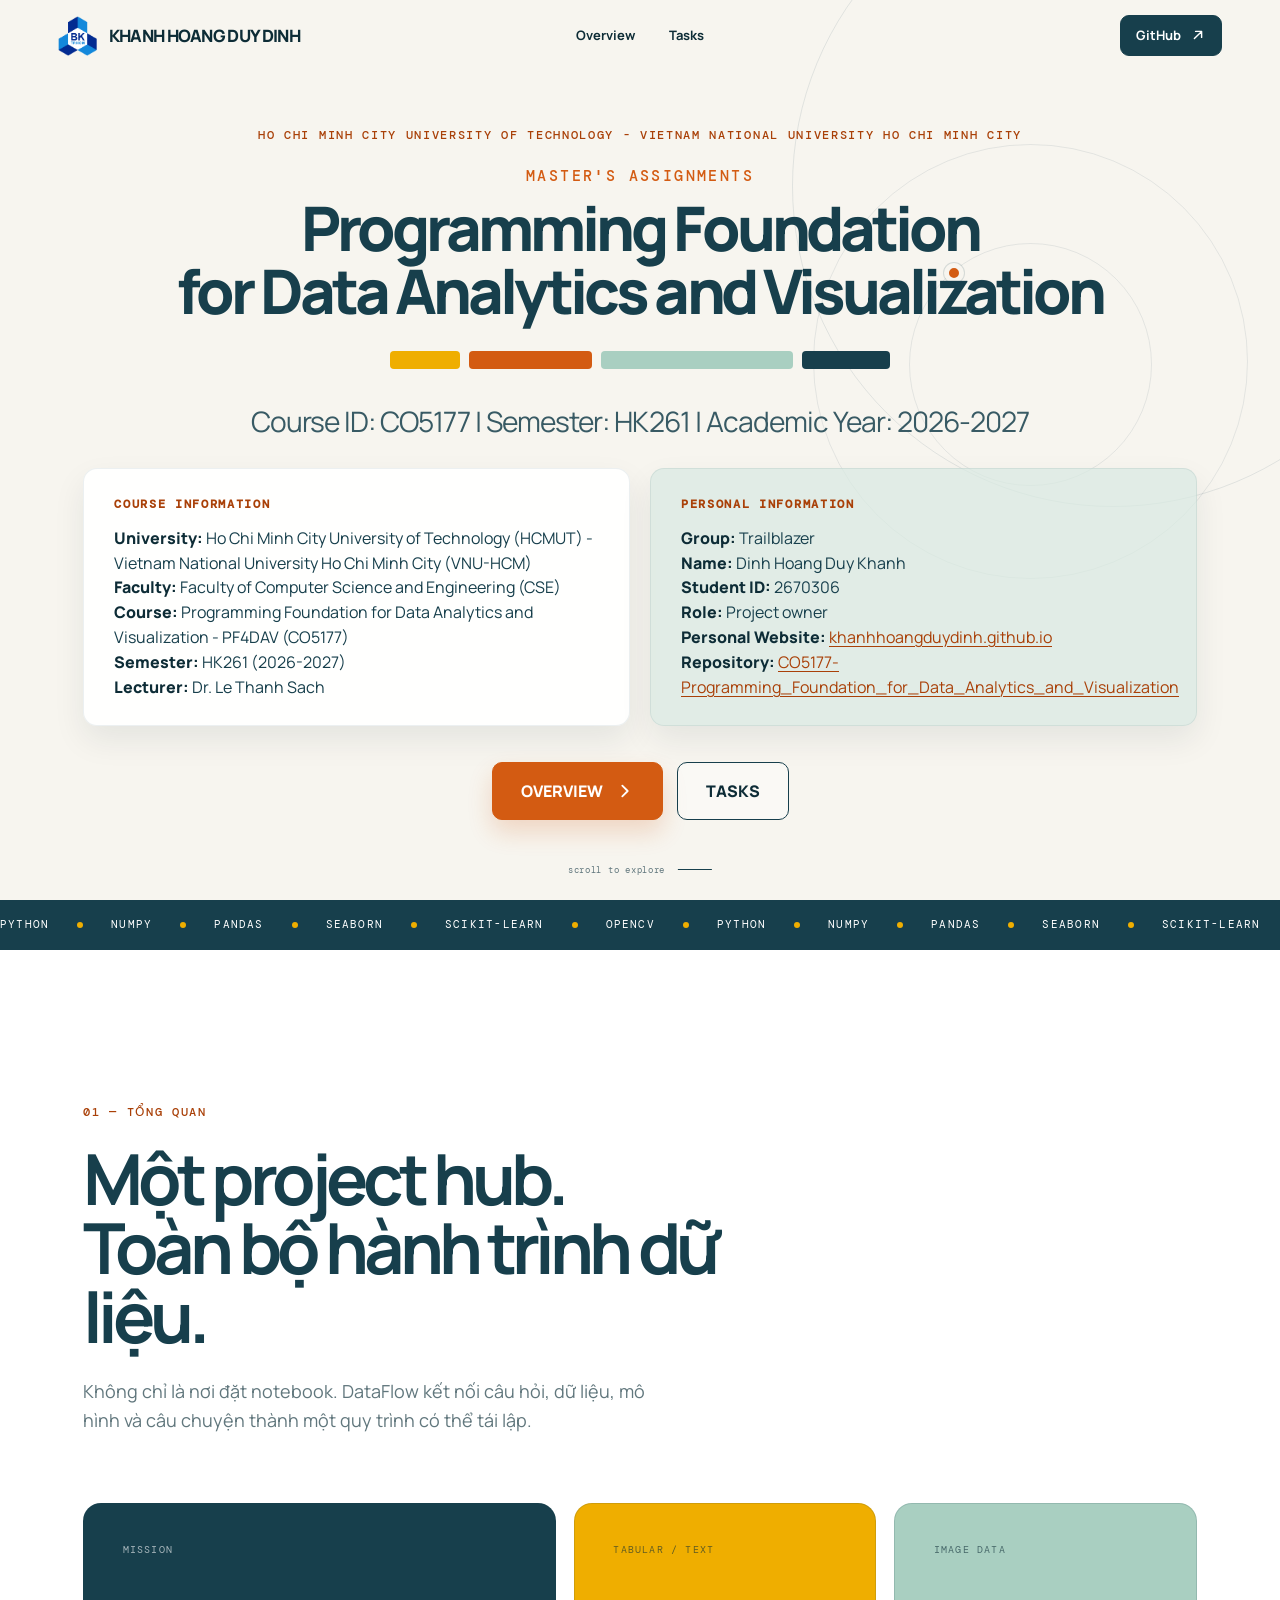
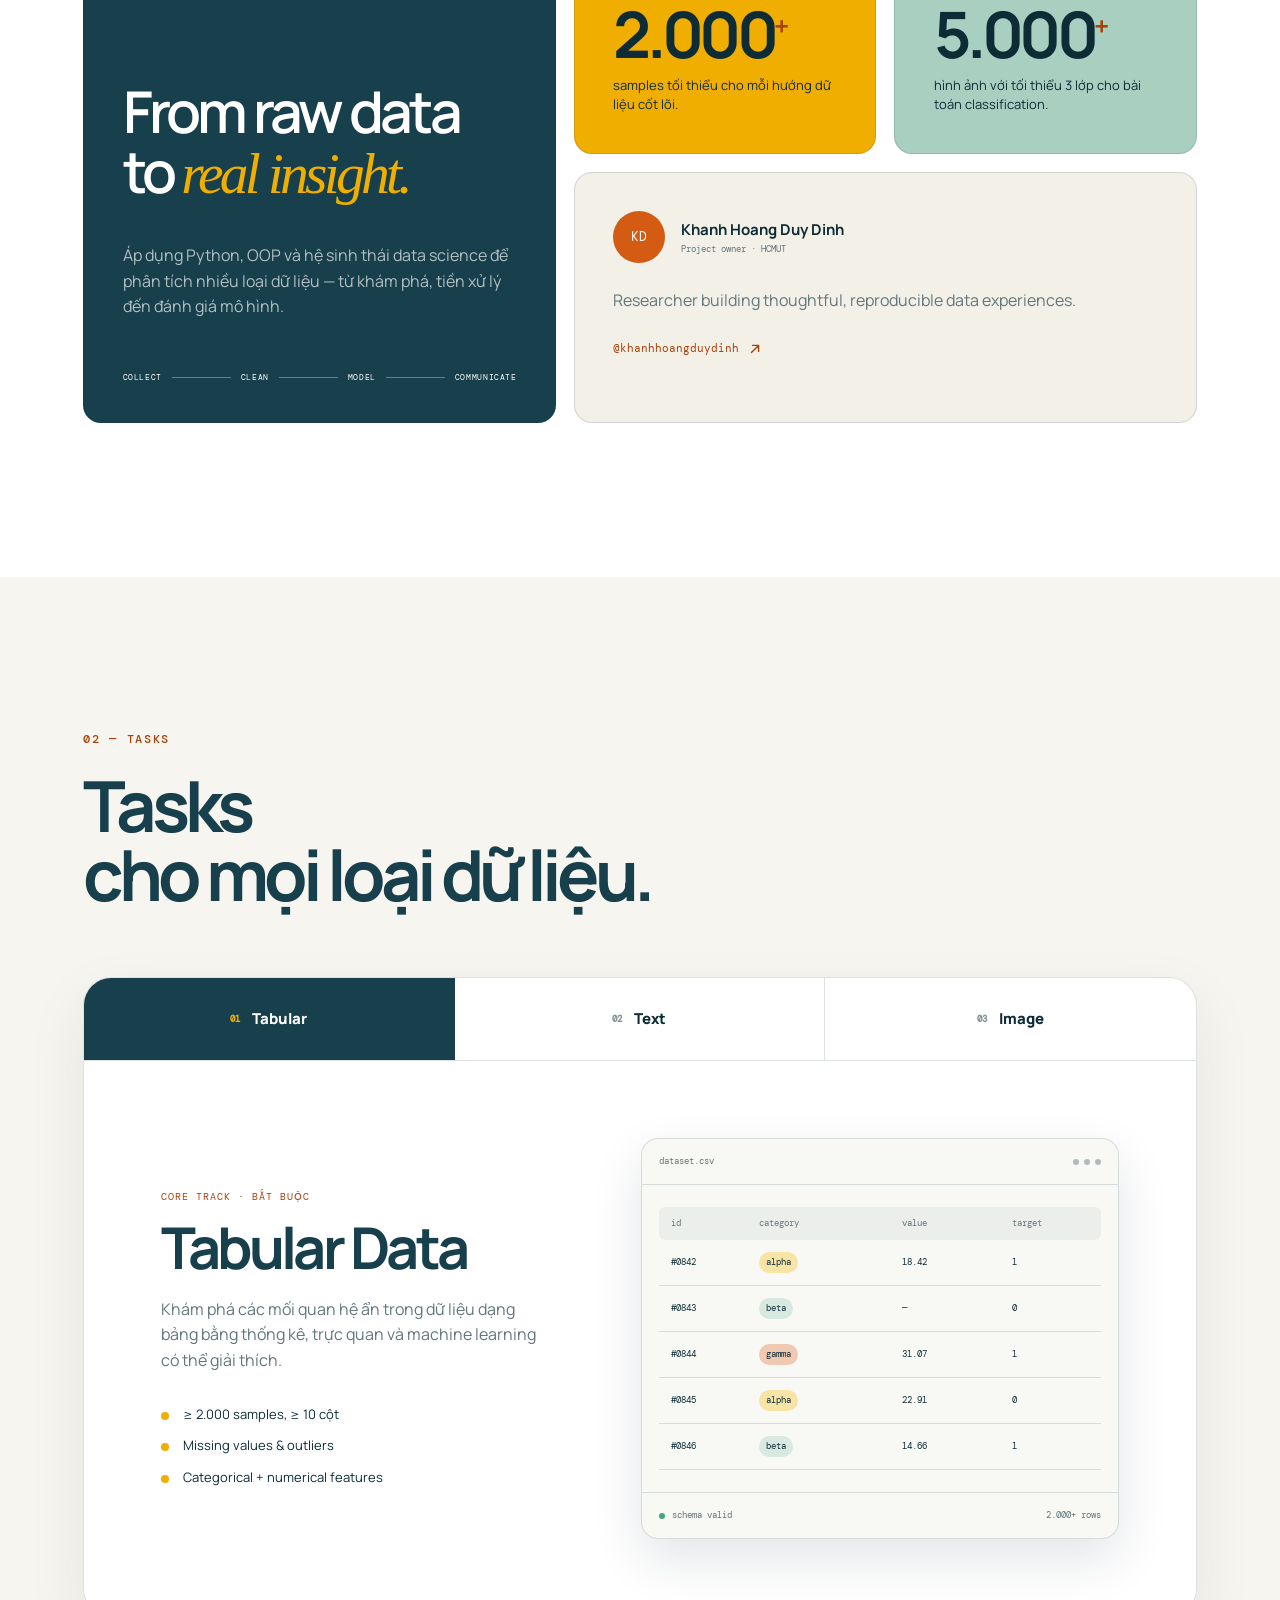
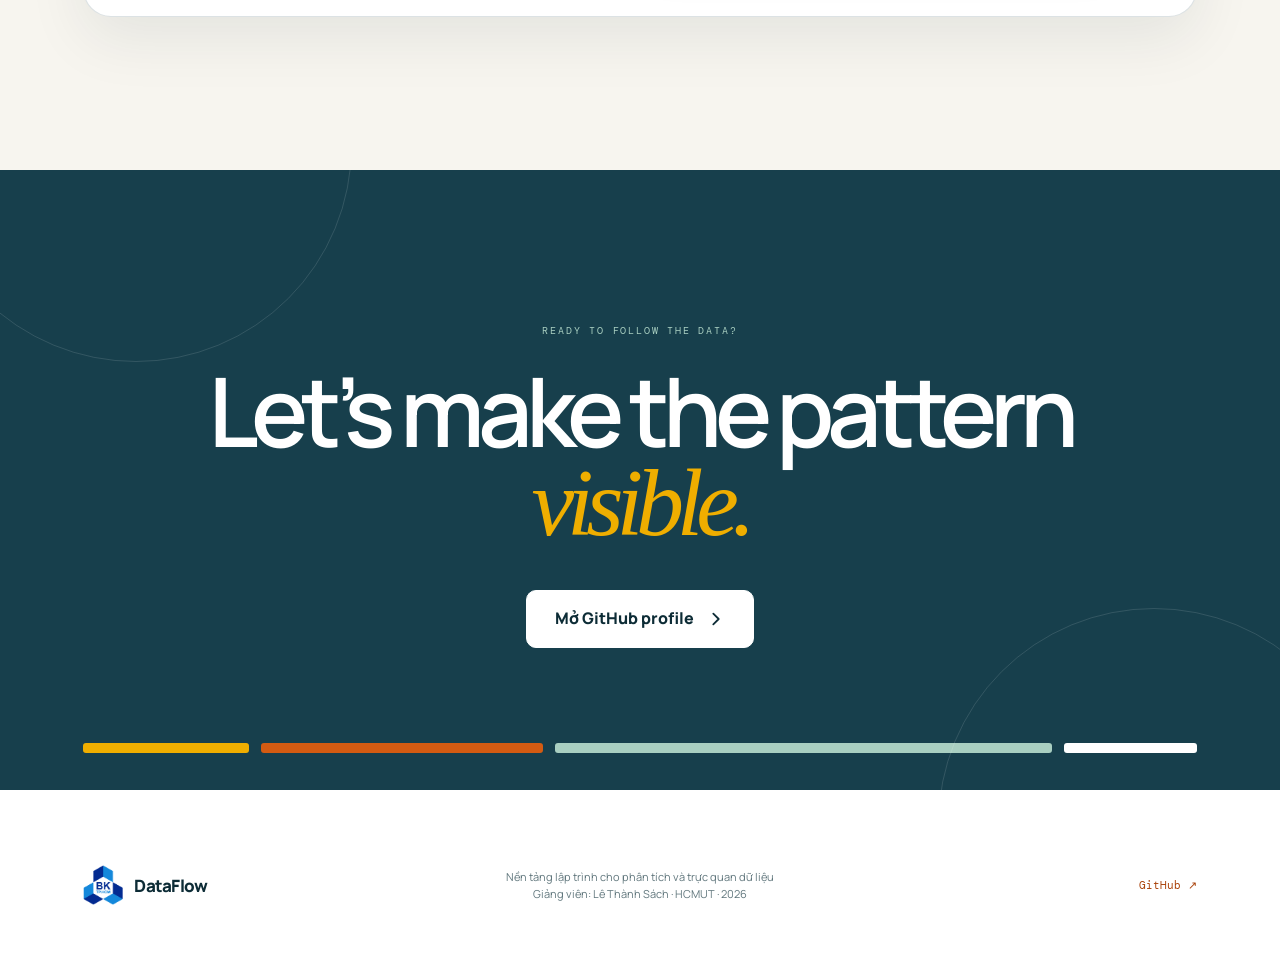
==== index.html @ 2bd5938d "feat: link personal website and repository" ====
<!DOCTYPE html>
<html lang="vi">
  <head>
    <meta charset="UTF-8">
    <meta name="viewport" content="width=device-width, initial-scale=1.0">
    <meta
      name="description"
      content="Assignment for Programming Foundation for Data Analytics and Visualization (CO5177)."
    >
    <meta name="theme-color" content="#f7f5ef">
    <meta property="og:title" content="DataFlow — From raw data to real insight">
    <meta
      property="og:description"
      content="Project hub cho hành trình phân tích dữ liệu, trực quan hóa và machine learning."
    >
    <meta property="og:type" content="website">
    <title>DataFlow | HCMUT Data Analytics Project</title>
    <link rel="preconnect" href="https://fonts.googleapis.com">
    <link rel="preconnect" href="https://fonts.gstatic.com" crossorigin>
    <link
      href="https://fonts.googleapis.com/css2?family=DM+Mono:wght@400;500&family=Manrope:wght@400;500;600;700;800&display=swap"
      rel="stylesheet"
    >
    <link rel="stylesheet" href="styles.css">
    <script>
      document.documentElement.classList.add("js");
    </script>
  </head>
  <body>
    <a class="skip-link" href="#main-content">Đi đến nội dung chính</a>

    <header class="site-header" data-header>
      <a class="brand" href="#top" aria-label="DataFlow - Trang chủ">
        <img class="brand-logo" src="assets/logo-bachkhoa.png" alt="Logo Bách Khoa TP.HCM">
        <span>KHANH HOANG DUY DINH</span>
      </a>

      <button
        class="menu-toggle"
        type="button"
        aria-label="Mở menu"
        aria-expanded="false"
        aria-controls="site-nav"
        data-menu-toggle
      >
        <span></span><span></span>
      </button>

      <nav class="site-nav" id="site-nav" aria-label="Điều hướng chính" data-nav>
        <a href="#overview">Overview</a>
        <a href="#data-tracks">Tasks</a>
      </nav>

      <a
        class="header-cta"
        href="https://github.com/khanhhoangduydinh"
        target="_blank"
        rel="noreferrer"
      >
        GitHub
        <svg viewBox="0 0 20 20" aria-hidden="true">
          <path d="M5.5 14.5 14.5 5.5M7 5.5h7.5V13" />
        </svg>
      </a>
    </header>

    <main id="main-content">
      <section class="hero" id="top" aria-labelledby="hero-title">
        <div class="hero-orbit hero-orbit-one" aria-hidden="true"></div>
        <div class="hero-orbit hero-orbit-two" aria-hidden="true"></div>

        <div class="hero-copy">
          <p class="eyebrow reveal">
            HO CHI MINH CITY UNIVERSITY OF TECHNOLOGY - VIETNAM NATIONAL UNIVERSITY HO CHI MINH CITY
          </p>
          <h1 id="hero-title" class="reveal">
            <span>MASTER'S ASSIGNMENTS</span>
            <span class="hero-title-accent">Programming Foundation<br>for Data Analytics and Visualization</span>
          </h1>
          <div class="signal-bars reveal" aria-hidden="true">
            <span></span><span></span><span></span><span></span>
          </div>
          <p class="hero-lead reveal">
            Course ID: CO5177 | Semester: HK261 | Academic Year: 2026-2027
          </p>
          <div class="hero-info-grid reveal">
            <aside class="course-info" aria-label="Course information">
              <span class="info-card-label">COURSE INFORMATION</span>
              <p><strong>University:</strong> Ho Chi Minh City University of Technology (HCMUT) - Vietnam National University Ho Chi Minh City (VNU-HCM)</p>
              <p><strong>Faculty:</strong> Faculty of Computer Science and Engineering (CSE)</p>
              <p><strong>Course:</strong> Programming Foundation for Data Analytics and Visualization - PF4DAV (CO5177)</p>
              <p><strong>Semester:</strong> HK261 (2026-2027)</p>
              <p><strong>Lecturer:</strong> Dr. Le Thanh Sach</p>
            </aside>
            <aside class="course-info personal-info" aria-label="Personal information">
              <span class="info-card-label">PERSONAL INFORMATION</span>
              <p><strong>Group:</strong> Trailblazer</p>
              <p><strong>Name:</strong> Dinh Hoang Duy Khanh</p>
              <p><strong>Student ID:</strong> 2670306</p>
              <p><strong>Role:</strong> Project owner</p>
              <p><strong>Personal Website:</strong> <a class="info-link" href="https://khanhhoangduydinh.github.io" target="_blank" rel="noreferrer">khanhhoangduydinh.github.io</a></p>
              <p><strong>Repository:</strong> <a class="info-link" href="https://github.com/khanhhoangduydinh/CO5177-Programming_Foundation_for_Data_Analytics_and_Visualization" target="_blank" rel="noreferrer">CO5177-Programming_Foundation_for_Data_Analytics_and_Visualization</a></p>
            </aside>
          </div>
          <div class="hero-actions reveal">
            <a class="button button-primary" href="#overview">
              OVERVIEW
              <svg viewBox="0 0 20 20" aria-hidden="true">
                <path d="m7 4 6 6-6 6" />
              </svg>
            </a>
            <a
              class="button button-secondary"
              href="#data-tracks"
            >
              TASKS
            </a>
          </div>
        </div>

        <div class="scroll-cue" aria-hidden="true">
          <span>scroll to explore</span>
          <i></i>
        </div>
      </section>

      <section class="ticker" aria-label="Các công nghệ sử dụng">
        <div class="ticker-track">
          <span>PYTHON</span><i></i><span>NUMPY</span><i></i><span>PANDAS</span><i></i>
          <span>SEABORN</span><i></i><span>SCIKIT-LEARN</span><i></i><span>OPENCV</span><i></i>
          <span aria-hidden="true">PYTHON</span><i aria-hidden="true"></i>
          <span aria-hidden="true">NUMPY</span><i aria-hidden="true"></i>
          <span aria-hidden="true">PANDAS</span><i aria-hidden="true"></i>
          <span aria-hidden="true">SEABORN</span><i aria-hidden="true"></i>
          <span aria-hidden="true">SCIKIT-LEARN</span><i aria-hidden="true"></i>
          <span aria-hidden="true">OPENCV</span><i aria-hidden="true"></i>
        </div>
      </section>

      <section class="section overview-section" id="overview">
        <div class="section-heading reveal">
          <p class="section-kicker">01 — TỔNG QUAN</p>
          <h2>Một project hub.<br>Toàn bộ hành trình dữ liệu.</h2>
          <p>
            Không chỉ là nơi đặt notebook. DataFlow kết nối câu hỏi, dữ liệu, mô hình
            và câu chuyện thành một quy trình có thể tái lập.
          </p>
        </div>

        <div class="overview-grid">
          <article class="overview-card overview-card-large reveal">
            <span class="card-label">MISSION</span>
            <h3>From raw data<br>to <em>real insight.</em></h3>
            <p>
              Áp dụng Python, OOP và hệ sinh thái data science để phân tích nhiều
              loại dữ liệu — từ khám phá, tiền xử lý đến đánh giá mô hình.
            </p>
            <div class="mini-flow" role="img" aria-label="Bốn giai đoạn dự án">
              <span>COLLECT</span><i></i><span>CLEAN</span><i></i>
              <span>MODEL</span><i></i><span>COMMUNICATE</span>
            </div>
          </article>

          <article class="overview-card stat-card stat-yellow reveal">
            <span class="card-label">TABULAR / TEXT</span>
            <strong><span>2.000</span><sup>+</sup></strong>
            <p>samples tối thiểu cho mỗi hướng dữ liệu cốt lõi.</p>
          </article>

          <article class="overview-card stat-card stat-mint reveal">
            <span class="card-label">IMAGE DATA</span>
            <strong><span>5.000</span><sup>+</sup></strong>
            <p>hình ảnh với tối thiểu 3 lớp cho bài toán classification.</p>
          </article>

          <article class="overview-card profile-card reveal">
            <div class="profile-head">
              <span class="profile-avatar">KD</span>
              <div>
                <strong>Khanh Hoang Duy Dinh</strong>
                <small>Project owner · HCMUT</small>
              </div>
            </div>
            <p>Researcher building thoughtful, reproducible data experiences.</p>
            <a
              href="https://github.com/khanhhoangduydinh"
              target="_blank"
              rel="noreferrer"
            >
              @khanhhoangduydinh
              <svg viewBox="0 0 20 20" aria-hidden="true">
                <path d="M5.5 14.5 14.5 5.5M7 5.5h7.5V13" />
              </svg>
            </a>
          </article>
        </div>
      </section>

      <section class="section tracks-section" id="data-tracks">
        <div class="section-heading reveal">
          <p class="section-kicker">02 — TASKS</p>
          <h2>Tasks<br>cho mọi loại dữ liệu.</h2>
        </div>

        <div class="track-shell reveal">
          <div class="track-tabs" role="tablist" aria-label="Chọn loại dữ liệu">
            <button
              type="button"
              role="tab"
              aria-selected="true"
              aria-controls="track-panel"
              id="tab-tabular"
              data-track="tabular"
            >
              <span>01</span> Tabular
            </button>
            <button
              type="button"
              role="tab"
              aria-selected="false"
              aria-controls="track-panel"
              id="tab-text"
              data-track="text"
            >
              <span>02</span> Text
            </button>
            <button
              type="button"
              role="tab"
              aria-selected="false"
              aria-controls="track-panel"
              id="tab-image"
              data-track="image"
            >
              <span>03</span> Image
            </button>
          </div>

          <div class="track-panel" id="track-panel" role="tabpanel" aria-labelledby="tab-tabular">
            <div class="track-copy">
              <p class="track-type" data-track-type>CORE TRACK · BẮT BUỘC</p>
              <h3 data-track-title>Tabular Data</h3>
              <p data-track-description>
                Khám phá các mối quan hệ ẩn trong dữ liệu dạng bảng bằng thống kê,
                trực quan và machine learning có thể giải thích.
              </p>
              <ul class="track-list" data-track-list>
                <li>≥ 2.000 samples, ≥ 10 cột</li>
                <li>Missing values &amp; outliers</li>
                <li>Categorical + numerical features</li>
              </ul>
            </div>

            <div class="data-preview" aria-live="polite">
              <div class="preview-toolbar">
                <span data-preview-name>dataset.csv</span>
                <div><i></i><i></i><i></i></div>
              </div>
              <div class="preview-visual preview-table" data-preview>
                <div class="table-head">
                  <span>id</span><span>category</span><span>value</span><span>target</span>
                </div>
                <div><span>#0842</span><span class="pill pill-yellow">alpha</span><span>18.42</span><span>1</span></div>
                <div><span>#0843</span><span class="pill pill-mint">beta</span><span>—</span><span>0</span></div>
                <div><span>#0844</span><span class="pill pill-orange">gamma</span><span>31.07</span><span>1</span></div>
                <div><span>#0845</span><span class="pill pill-yellow">alpha</span><span>22.91</span><span>0</span></div>
                <div><span>#0846</span><span class="pill pill-mint">beta</span><span>14.66</span><span>1</span></div>
              </div>
              <div class="preview-foot">
                <span><i></i> schema valid</span>
                <span data-preview-count>2.000+ rows</span>
              </div>
            </div>
          </div>
        </div>
      </section>

      <section class="cta-section">
        <div class="cta-content reveal">
          <p>READY TO FOLLOW THE DATA?</p>
          <h2>Let’s make the pattern<br><em>visible.</em></h2>
          <a
            class="button button-light"
            href="https://github.com/khanhhoangduydinh"
            target="_blank"
            rel="noreferrer"
          >
            Mở GitHub profile
            <svg viewBox="0 0 20 20" aria-hidden="true">
              <path d="m7 4 6 6-6 6" />
            </svg>
          </a>
        </div>
        <div class="cta-bars" aria-hidden="true">
          <span></span><span></span><span></span><span></span>
        </div>
      </section>
    </main>

    <footer class="site-footer">
      <a class="brand footer-brand" href="#top">
        <img class="brand-logo" src="assets/logo-bachkhoa.png" alt="Logo Bách Khoa TP.HCM">
        <span>DataFlow</span>
      </a>
      <p>
        Nền tảng lập trình cho phân tích và trực quan dữ liệu<br>
        Giảng viên: Lê Thành Sách · HCMUT · 2026
      </p>
      <a
        href="https://github.com/khanhhoangduydinh"
        target="_blank"
        rel="noreferrer"
      >
        GitHub ↗
      </a>
    </footer>

    <script src="script.js"></script>
  </body>
</html>
---- styles.css ----
:root {
  --ink: #173f4c;
  --ink-deep: #0d2c36;
  --paper: #f7f5ef;
  --white: #ffffff;
  --orange: #d35b12;
  --orange-dark: #a94008;
  --yellow: #efae00;
  --mint: #a9cfc1;
  --mint-light: #d8e9e2;
  --line: rgba(23, 63, 76, 0.15);
  --muted: #61777d;
  --mono: "DM Mono", monospace;
  --sans: "Manrope", sans-serif;
  --radius-lg: 28px;
  --radius-md: 18px;
  --shadow: 0 26px 70px rgba(14, 44, 54, 0.14);
}

* {
  box-sizing: border-box;
}

html {
  scroll-behavior: smooth;
  overflow-x: hidden;
}

body {
  margin: 0;
  color: var(--ink-deep);
  background: var(--paper);
  font-family: var(--sans);
  font-size: 16px;
  line-height: 1.6;
  -webkit-font-smoothing: antialiased;
  overflow-x: hidden;
}

button,
a {
  -webkit-tap-highlight-color: transparent;
}

a {
  color: inherit;
  text-decoration: none;
}

button {
  color: inherit;
  font: inherit;
}

svg {
  display: block;
}

.skip-link {
  position: fixed;
  z-index: 1000;
  top: 12px;
  left: 12px;
  padding: 10px 16px;
  color: var(--white);
  background: var(--ink-deep);
  border-radius: 8px;
  transform: translateY(-160%);
}

.skip-link:focus {
  transform: translateY(0);
}

:focus-visible {
  outline: 3px solid var(--yellow);
  outline-offset: 4px;
}

.site-header {
  position: fixed;
  z-index: 100;
  top: 0;
  left: 0;
  width: 100%;
  min-height: 72px;
  display: grid;
  grid-template-columns: 1fr auto 1fr;
  align-items: center;
  padding: 0 4.5vw;
  border-bottom: 1px solid transparent;
  transition: background 220ms ease, border-color 220ms ease, backdrop-filter 220ms ease;
}

.site-header.is-scrolled {
  background: rgba(247, 245, 239, 0.86);
  border-color: var(--line);
  backdrop-filter: blur(18px);
}

.brand {
  justify-self: start;
  display: inline-flex;
  align-items: center;
  gap: 11px;
  font-size: 17px;
  font-weight: 800;
  letter-spacing: -0.04em;
}

.brand-logo {
  width: 40px;
  height: 40px;
  display: block;
  object-fit: contain;
  mix-blend-mode: multiply;
}

.site-nav {
  display: flex;
  align-items: center;
  gap: 34px;
  font-size: 13px;
  font-weight: 700;
}

.site-nav a {
  position: relative;
  padding: 8px 0;
}

.site-nav a::after {
  position: absolute;
  right: 0;
  bottom: 3px;
  left: 0;
  height: 2px;
  background: var(--orange);
  content: "";
  transform: scaleX(0);
  transform-origin: right;
  transition: transform 180ms ease;
}

.site-nav a:hover::after,
.site-nav a.is-active::after {
  transform: scaleX(1);
  transform-origin: left;
}

.header-cta {
  justify-self: end;
  display: inline-flex;
  align-items: center;
  gap: 9px;
  padding: 9px 15px;
  color: var(--white);
  background: var(--ink);
  border: 1px solid var(--ink);
  border-radius: 9px;
  font-size: 13px;
  font-weight: 700;
  transition: color 180ms ease, background 180ms ease, transform 180ms ease;
}

.header-cta:hover {
  color: var(--ink);
  background: transparent;
  transform: translateY(-2px);
}

.header-cta svg,
.text-link svg,
.profile-card a svg {
  width: 16px;
  fill: none;
  stroke: currentColor;
  stroke-linecap: round;
  stroke-linejoin: round;
  stroke-width: 1.8;
}

.menu-toggle {
  display: none;
}

.hero {
  position: relative;
  min-height: 100svh;
  display: grid;
  grid-template-columns: minmax(0, 1fr);
  align-items: center;
  gap: 38px;
  padding: 118px 6.5vw 72px;
  isolation: isolate;
}

.hero::before {
  position: absolute;
  z-index: -2;
  top: -15%;
  right: -12%;
  width: 50vw;
  height: 50vw;
  border: 1px solid rgba(23, 63, 76, 0.1);
  border-radius: 50%;
  content: "";
}

.hero-orbit {
  position: absolute;
  z-index: -1;
  border: 1px solid rgba(23, 63, 76, 0.09);
  border-radius: 50%;
}

.hero-orbit-one {
  top: 16%;
  right: 2.5%;
  width: 34vw;
  height: 34vw;
}

.hero-orbit-two {
  top: 27%;
  right: 10%;
  width: 19vw;
  height: 19vw;
}

.hero-orbit-two::before {
  position: absolute;
  top: 8%;
  left: 14%;
  width: 10px;
  height: 10px;
  background: var(--orange);
  border: 5px solid var(--paper);
  border-radius: 50%;
  box-shadow: 0 0 0 1px var(--line);
  content: "";
}

.eyebrow,
.section-kicker {
  display: flex;
  align-items: center;
  gap: 10px;
  margin: 0 0 22px;
  color: var(--orange-dark);
  font-family: var(--mono);
  font-size: 12px;
  font-weight: 500;
  letter-spacing: 0.14em;
}

.eyebrow-dot {
  width: 8px;
  height: 8px;
  background: var(--orange);
  border-radius: 50%;
  box-shadow: 0 0 0 5px rgba(211, 91, 18, 0.14);
}

.hero h1 {
  max-width: 1400px;
  margin: 0 auto;
  color: var(--ink);
  font-size: clamp(21px, 1.9vw, 30px);
  font-weight: 800;
  letter-spacing: 0.14em;
  line-height: 1.1;
  text-align: center;
}

.hero h1 span {
  display: block;
}

.hero h1 > span:first-child {
  color: var(--orange);
  font-family: var(--mono);
  font-size: 0.62em;
  font-weight: 500;
  letter-spacing: 0.16em;
  line-height: 1.2;
}

.hero h1 .hero-title-accent {
  margin-top: 12px;
  color: var(--ink);
  font-size: clamp(44px, 4.8vw, 76px);
  letter-spacing: -0.065em;
  line-height: 1.02;
}

.signal-bars {
  display: grid;
  grid-template-columns: 0.8fr 1.4fr 2.2fr 1fr;
  gap: 9px;
  width: min(500px, 86%);
  margin: 29px auto 33px;
}

.signal-bars span {
  height: 18px;
  border-radius: 4px;
}

.signal-bars span:nth-child(1) { background: var(--yellow); }
.signal-bars span:nth-child(2) { background: var(--orange); }
.signal-bars span:nth-child(3) { background: var(--mint); }
.signal-bars span:nth-child(4) { background: var(--ink); }

.hero-lead {
  max-width: 1080px;
  margin: 0 auto;
  color: #385a64;
  font-size: clamp(22px, 2.2vw, 32px);
  letter-spacing: -0.035em;
  line-height: 1.42;
  text-align: center;
}

.hero-copy {
  width: min(100%, 1400px);
  margin: 0 auto;
  text-align: center;
}

.hero .eyebrow {
  justify-content: center;
  text-align: center;
}

.hero-info-grid {
  width: min(100%, 1600px);
  display: grid;
  grid-template-columns: repeat(2, minmax(0, 1fr));
  gap: 20px;
  margin: 26px auto 0;
  text-align: left;
}

.course-info {
  height: 100%;
  margin: 0;
  padding: 26px 30px;
  color: var(--ink);
  background: rgba(255, 255, 255, 0.94);
  border: 1px solid rgba(23, 63, 76, 0.08);
  border-radius: 14px;
  box-shadow: 0 14px 32px rgba(14, 44, 54, 0.08);
  font-size: clamp(15px, 1.25vw, 19px);
  line-height: 1.55;
}

.course-info p {
  margin: 0;
}

.info-card-label {
  display: block;
  margin-bottom: 12px;
  color: var(--orange-dark);
  font-family: var(--mono);
  font-size: 12px;
  font-weight: 700;
  letter-spacing: 0.14em;
}

.personal-info {
  background: rgba(216, 233, 226, 0.72);
}

.course-info strong {
  color: var(--ink-deep);
  font-weight: 800;
}

.info-link {
  color: var(--orange-dark);
  text-decoration: underline;
  text-decoration-thickness: 1px;
  text-underline-offset: 3px;
}

.info-link:hover {
  color: var(--ink-deep);
}

.marker {
  position: relative;
  white-space: nowrap;
}

.marker::after {
  position: absolute;
  z-index: -1;
  right: -4px;
  bottom: 1px;
  left: -4px;
  height: 10px;
  background: var(--yellow);
  border-radius: 2px;
  content: "";
  transform: rotate(-1.5deg);
  opacity: 0.62;
}

.hero-actions {
  display: flex;
  flex-wrap: wrap;
  gap: 14px;
  justify-content: center;
  margin-top: 36px;
}

.button {
  min-height: 58px;
  display: inline-flex;
  align-items: center;
  justify-content: center;
  gap: 13px;
  padding: 0 28px;
  border: 1px solid var(--ink);
  border-radius: 10px;
  font-size: 16px;
  font-weight: 800;
  transition: transform 180ms ease, box-shadow 180ms ease, background 180ms ease, color 180ms ease;
}

.button:hover {
  transform: translateY(-3px);
}

.button svg {
  width: 18px;
  fill: none;
  stroke: currentColor;
  stroke-linecap: round;
  stroke-linejoin: round;
  stroke-width: 2;
}

.button-primary {
  color: var(--white);
  background: var(--orange);
  border-color: var(--orange);
  box-shadow: 0 12px 25px rgba(211, 91, 18, 0.2);
}

.button-primary:hover {
  background: var(--orange-dark);
  box-shadow: 0 16px 30px rgba(211, 91, 18, 0.28);
}

.button-secondary {
  background: rgba(255, 255, 255, 0.35);
}

.button-secondary:hover {
  color: var(--white);
  background: var(--ink);
}

.hero-visual {
  position: relative;
  border: 1px solid rgba(23, 63, 76, 0.17);
  background: rgba(255, 255, 255, 0.68);
  border-radius: var(--radius-lg);
  box-shadow: var(--shadow);
  backdrop-filter: blur(12px);
  transform-style: preserve-3d;
  transition: transform 300ms ease;
  overflow: hidden;
}

.terminal-top,
.terminal-log {
  display: flex;
  align-items: center;
  padding: 0 22px;
  color: var(--muted);
  font-family: var(--mono);
  font-size: 11px;
}

.terminal-top {
  min-height: 50px;
  border-bottom: 1px solid var(--line);
}

.terminal-dots {
  display: flex;
  gap: 5px;
  margin-right: 18px;
}

.terminal-dots i {
  width: 7px;
  height: 7px;
  background: var(--line);
  border-radius: 50%;
}

.terminal-dots i:first-child { background: var(--orange); }
.terminal-dots i:nth-child(2) { background: var(--yellow); }

.terminal-status {
  display: flex;
  align-items: center;
  gap: 7px;
  margin-left: auto;
}

.terminal-status i {
  width: 6px;
  height: 6px;
  background: #45a67e;
  border-radius: 50%;
  box-shadow: 0 0 0 4px rgba(69, 166, 126, 0.12);
}

.pipeline-canvas {
  position: relative;
  height: min(52vh, 470px);
  min-height: 410px;
  background-image: radial-gradient(rgba(23, 63, 76, 0.13) 1px, transparent 1px);
  background-size: 22px 22px;
  overflow: hidden;
}

.pipeline-canvas::after {
  position: absolute;
  inset: 0;
  background: linear-gradient(90deg, rgba(247, 245, 239, 0.5), transparent 35%, transparent 70%, rgba(247, 245, 239, 0.5));
  content: "";
  pointer-events: none;
}

.pipeline-lines {
  position: absolute;
  z-index: 1;
  inset: 0;
  width: 100%;
  height: 100%;
  fill: none;
  stroke: rgba(23, 63, 76, 0.22);
  stroke-dasharray: 5 7;
  stroke-width: 2;
}

.pipeline-lines .line-pulse {
  stroke: var(--orange);
  stroke-dasharray: 22 260;
  stroke-linecap: round;
  animation: flow-line 3s linear infinite;
}

.pipeline-lines .pulse-two {
  stroke: var(--mint);
  animation-delay: 1.25s;
}

@keyframes flow-line {
  to { stroke-dashoffset: -282; }
}

.pipeline-node {
  position: absolute;
  z-index: 3;
  width: 160px;
  padding: 14px;
  background: var(--white);
  border: 1px solid var(--line);
  border-radius: 14px;
  box-shadow: 0 12px 28px rgba(14, 44, 54, 0.1);
}

.node-input { top: 36px; left: 28px; }
.node-process { top: 151px; left: calc(50% - 80px); }
.node-output { right: 27px; bottom: 34px; }

.node-index {
  position: absolute;
  top: 12px;
  right: 12px;
  color: #90a0a4;
  font-family: var(--mono);
  font-size: 9px;
}

.node-icon {
  width: 36px;
  height: 36px;
  display: grid;
  place-items: center;
  margin-bottom: 12px;
  border-radius: 9px;
}

.node-icon svg {
  width: 19px;
  fill: none;
  stroke: currentColor;
  stroke-linecap: round;
  stroke-linejoin: round;
  stroke-width: 1.7;
}

.node-icon-yellow { color: #8a6300; background: #fff0bd; }
.node-icon-orange { color: #9b3e08; background: #f9d2ba; }
.node-icon-mint { color: var(--ink); background: var(--mint-light); }

.pipeline-node strong,
.pipeline-node small {
  display: block;
}

.pipeline-node strong {
  font-size: 13px;
}

.pipeline-node small {
  margin-top: 3px;
  color: var(--muted);
  font-family: var(--mono);
  font-size: 8px;
}

.metric-card {
  position: absolute;
  z-index: 4;
  width: 128px;
  padding: 11px 12px;
  color: var(--white);
  background: var(--ink);
  border-radius: 12px;
  box-shadow: 0 12px 25px rgba(14, 44, 54, 0.21);
}

.metric-card-top { top: 29px; right: 21px; }
.metric-card-bottom { bottom: 24px; left: 25px; }

.metric-card span,
.metric-card em {
  display: block;
  font-family: var(--mono);
  font-size: 7px;
  font-style: normal;
  opacity: 0.66;
}

.metric-card strong {
  display: block;
  margin: 2px 0;
  font-size: 20px;
}

.metric-card svg {
  width: 100%;
  height: 24px;
  fill: none;
  stroke: var(--yellow);
  stroke-width: 2;
  vector-effect: non-scaling-stroke;
}

.metric-card-bottom {
  color: var(--ink-deep);
  background: var(--yellow);
}

.metric-card-bottom em { opacity: 0.65; }

.terminal-log {
  min-height: 51px;
  gap: 18px;
  border-top: 1px solid var(--line);
  overflow: hidden;
}

.terminal-log span {
  display: flex;
  align-items: center;
  gap: 6px;
  white-space: nowrap;
}

.terminal-log i { font-style: normal; }
.log-ok { color: #38966f; }

.log-live {
  width: 6px;
  height: 6px;
  background: var(--orange);
  border-radius: 50%;
  animation: blink 1.2s ease infinite;
}

@keyframes blink {
  50% { opacity: 0.2; }
}

.scroll-cue {
  position: absolute;
  bottom: 23px;
  left: 50%;
  display: flex;
  align-items: center;
  gap: 13px;
  color: var(--muted);
  font-family: var(--mono);
  font-size: 9px;
  letter-spacing: 0.08em;
  transform: translateX(-50%);
}

.scroll-cue i {
  width: 34px;
  height: 1px;
  background: var(--ink);
  animation: cue 1.8s ease infinite;
}

@keyframes cue {
  50% {
    transform: scaleX(0.45);
    transform-origin: right;
  }
}

.ticker {
  padding: 15px 0;
  color: var(--white);
  background: var(--ink);
  border-top: 1px solid var(--ink);
  border-bottom: 1px solid var(--ink);
  overflow: hidden;
}

.ticker-track {
  width: max-content;
  display: flex;
  align-items: center;
  gap: 28px;
  font-family: var(--mono);
  font-size: 11px;
  letter-spacing: 0.11em;
  animation: ticker 28s linear infinite;
}

.ticker-track i {
  width: 6px;
  height: 6px;
  background: var(--yellow);
  border-radius: 50%;
}

@keyframes ticker {
  to { transform: translateX(-50%); }
}

.section {
  padding: clamp(95px, 12vw, 170px) 6.5vw;
}

.section-heading {
  max-width: 730px;
  margin-bottom: 68px;
}

.section-heading h2 {
  margin: 0 0 26px;
  color: var(--ink);
  font-size: clamp(44px, 5.5vw, 86px);
  font-weight: 700;
  letter-spacing: -0.07em;
  line-height: 0.98;
}

.section-heading > p:last-child {
  max-width: 600px;
  margin: 0;
  color: var(--muted);
  font-size: 18px;
}

.overview-section { background: var(--white); }

.overview-grid {
  display: grid;
  grid-template-columns: 1.22fr 0.78fr 0.78fr;
  gap: 18px;
}

.overview-card {
  min-height: 250px;
  padding: clamp(25px, 3vw, 40px);
  border: 1px solid var(--line);
  border-radius: var(--radius-md);
}

.overview-card-large {
  grid-row: span 2;
  min-height: 520px;
  display: flex;
  flex-direction: column;
  justify-content: space-between;
  color: var(--white);
  background: var(--ink);
  overflow: hidden;
}

.card-label {
  font-family: var(--mono);
  font-size: 10px;
  letter-spacing: 0.12em;
  opacity: 0.62;
}

.overview-card-large h3 {
  margin: auto 0 24px;
  font-size: clamp(38px, 4.5vw, 70px);
  font-weight: 600;
  letter-spacing: -0.065em;
  line-height: 1.03;
}

.overview-card-large h3 em,
.rubric-copy h2 em,
.cta-content h2 em {
  color: var(--yellow);
  font-family: Georgia, serif;
  font-weight: 400;
}

.overview-card-large > p {
  max-width: 520px;
  color: rgba(255, 255, 255, 0.67);
}

.mini-flow {
  display: flex;
  align-items: center;
  margin-top: 35px;
  font-family: var(--mono);
  font-size: 8px;
  letter-spacing: 0.08em;
}

.mini-flow i {
  min-width: 18px;
  flex: 1;
  height: 1px;
  margin: 0 10px;
  background: rgba(255, 255, 255, 0.34);
}

.stat-card {
  display: flex;
  flex-direction: column;
}

.stat-yellow { background: var(--yellow); }
.stat-mint { background: var(--mint); }

.stat-card strong {
  margin: auto 0 10px;
  font-size: clamp(50px, 5vw, 76px);
  letter-spacing: -0.07em;
  line-height: 1;
}

.stat-card sup {
  color: var(--orange-dark);
  font-size: 0.42em;
}

.stat-card p {
  max-width: 260px;
  margin: 0;
  font-size: 13px;
  line-height: 1.5;
}

.profile-card {
  grid-column: span 2;
  background: #f3f0e8;
}

.profile-head {
  display: flex;
  align-items: center;
  gap: 16px;
}

.profile-avatar {
  width: 52px;
  height: 52px;
  display: grid;
  place-items: center;
  color: var(--white);
  background: var(--orange);
  border-radius: 50%;
  font-family: var(--mono);
  font-size: 13px;
}

.profile-head strong,
.profile-head small { display: block; }
.profile-head strong { font-size: 15px; }

.profile-head small {
  color: var(--muted);
  font-family: var(--mono);
  font-size: 9px;
}

.profile-card > p {
  max-width: 500px;
  margin: 25px 0 20px;
  color: var(--muted);
}

.profile-card a {
  display: inline-flex;
  align-items: center;
  gap: 8px;
  color: var(--orange-dark);
  font-family: var(--mono);
  font-size: 11px;
}

.pipeline-section {
  color: var(--white);
  background: var(--ink-deep);
}

.section-heading-light h2 { color: var(--white); }
.section-heading-light > p:last-child { color: rgba(255, 255, 255, 0.58); }
.pipeline-section .section-kicker { color: var(--yellow); }

.steps {
  margin: 0;
  padding: 0;
  list-style: none;
  border-top: 1px solid rgba(255, 255, 255, 0.16);
}

.step {
  position: relative;
  display: grid;
  grid-template-columns: 75px 80px 1fr auto;
  align-items: center;
  gap: 22px;
  min-height: 180px;
  padding: 30px 22px;
  border-bottom: 1px solid rgba(255, 255, 255, 0.16);
  transition: background 200ms ease, padding 200ms ease;
}

.step::before {
  position: absolute;
  inset: 0;
  background: var(--orange);
  content: "";
  transform: scaleY(0);
  transform-origin: bottom;
  transition: transform 240ms ease;
}

.step:hover::before { transform: scaleY(1); }
.step > * { position: relative; z-index: 1; }

.step-number {
  color: rgba(255, 255, 255, 0.43);
  font-family: var(--mono);
  font-size: 13px;
}

.step-icon {
  width: 66px;
  height: 66px;
  display: grid;
  place-items: center;
  color: var(--yellow);
  border: 1px solid rgba(255, 255, 255, 0.23);
  border-radius: 50%;
  transition: color 200ms ease, background 200ms ease;
}

.step:hover .step-icon {
  color: var(--ink-deep);
  background: var(--yellow);
}

.step-icon svg {
  width: 28px;
  fill: none;
  stroke: currentColor;
  stroke-linecap: round;
  stroke-linejoin: round;
  stroke-width: 1.5;
}

.step h3 {
  margin: 0 0 8px;
  font-size: clamp(25px, 3vw, 42px);
  letter-spacing: -0.05em;
}

.step p {
  max-width: 590px;
  margin: 0;
  color: rgba(255, 255, 255, 0.55);
}

.step .step-meta {
  margin-bottom: 5px;
  color: var(--yellow);
  font-family: var(--mono);
  font-size: 9px;
  letter-spacing: 0.12em;
}

.step:hover p,
.step:hover .step-meta { color: rgba(255, 255, 255, 0.78); }

.step-tag {
  padding: 6px 10px;
  border: 1px solid rgba(255, 255, 255, 0.25);
  border-radius: 99px;
  font-family: var(--mono);
  font-size: 8px;
  letter-spacing: 0.08em;
}

.tracks-section { background: var(--paper); }

.track-shell {
  border: 1px solid var(--line);
  background: var(--white);
  border-radius: var(--radius-lg);
  box-shadow: 0 22px 60px rgba(14, 44, 54, 0.08);
  overflow: hidden;
}

.track-tabs {
  display: grid;
  grid-template-columns: repeat(3, 1fr);
  border-bottom: 1px solid var(--line);
}

.track-tabs button {
  min-height: 82px;
  display: flex;
  align-items: center;
  justify-content: center;
  gap: 12px;
  background: transparent;
  border: 0;
  border-right: 1px solid var(--line);
  cursor: pointer;
  font-size: 15px;
  font-weight: 800;
  transition: color 180ms ease, background 180ms ease;
}

.track-tabs button:last-child { border-right: 0; }

.track-tabs button span {
  color: #839296;
  font-family: var(--mono);
  font-size: 9px;
}

.track-tabs button[aria-selected="true"] {
  color: var(--white);
  background: var(--ink);
}

.track-tabs button[aria-selected="true"] span { color: var(--yellow); }

.track-panel {
  min-height: 500px;
  display: grid;
  grid-template-columns: 0.9fr 1.1fr;
  align-items: center;
  gap: 7vw;
  padding: clamp(40px, 6vw, 90px);
}

.track-copy,
.data-preview {
  transition: opacity 150ms ease, transform 150ms ease;
}

.track-copy.is-changing,
.data-preview.is-changing {
  opacity: 0;
  transform: translateY(8px);
}

.track-type {
  margin: 0 0 14px;
  color: var(--orange-dark);
  font-family: var(--mono);
  font-size: 10px;
  letter-spacing: 0.1em;
}

.track-copy h3 {
  margin: 0 0 20px;
  color: var(--ink);
  font-size: clamp(38px, 4.5vw, 64px);
  letter-spacing: -0.065em;
  line-height: 1;
}

.track-copy > p:not(.track-type) { color: var(--muted); }

.track-list {
  display: grid;
  gap: 11px;
  margin: 30px 0 0;
  padding: 0;
  list-style: none;
  font-size: 13px;
}

.track-list li {
  position: relative;
  padding-left: 22px;
}

.track-list li::before {
  position: absolute;
  top: 0.62em;
  left: 0;
  width: 8px;
  height: 8px;
  background: var(--yellow);
  border-radius: 50%;
  content: "";
}

.data-preview {
  border: 1px solid var(--line);
  background: #f8f8f4;
  border-radius: 17px;
  box-shadow: 0 20px 50px rgba(14, 44, 54, 0.12);
  overflow: hidden;
}

.preview-toolbar,
.preview-foot {
  min-height: 46px;
  display: flex;
  align-items: center;
  padding: 0 17px;
  color: var(--muted);
  font-family: var(--mono);
  font-size: 9px;
}

.preview-toolbar {
  justify-content: space-between;
  border-bottom: 1px solid var(--line);
}

.preview-toolbar div { display: flex; gap: 5px; }

.preview-toolbar i {
  width: 6px;
  height: 6px;
  background: #afbbbd;
  border-radius: 50%;
}

.preview-table {
  min-height: 300px;
  padding: 22px 17px;
}

.preview-table > div {
  display: grid;
  grid-template-columns: 0.8fr 1.3fr 1fr 0.7fr;
  align-items: center;
  min-height: 46px;
  padding: 0 12px;
  border-bottom: 1px solid var(--line);
  font-family: var(--mono);
  font-size: 9px;
}

.preview-table .table-head {
  min-height: 33px;
  color: var(--muted);
  background: rgba(23, 63, 76, 0.05);
  border: 0;
  border-radius: 6px;
}

.pill {
  width: fit-content;
  padding: 3px 7px;
  border-radius: 99px;
}

.pill-yellow { background: #f8e4a5; }
.pill-mint { background: var(--mint-light); }
.pill-orange { background: #f1c9b2; }

.preview-text {
  min-height: 300px;
  display: grid;
  gap: 12px;
  align-content: center;
  padding: 26px;
}

.text-bubble {
  max-width: 88%;
  padding: 13px 16px;
  border: 1px solid var(--line);
  background: var(--white);
  border-radius: 4px 15px 15px 15px;
  font-size: 11px;
}

.text-bubble:nth-child(2) {
  justify-self: end;
  background: var(--mint-light);
  border-radius: 15px 4px 15px 15px;
}

.text-bubble mark {
  padding: 1px 3px;
  background: rgba(239, 174, 0, 0.35);
}

.preview-image-grid {
  min-height: 300px;
  display: grid;
  grid-template-columns: repeat(3, 1fr);
  gap: 10px;
  padding: 18px;
}

.pixel-card {
  position: relative;
  min-height: 120px;
  background:
    linear-gradient(135deg, transparent 45%, rgba(255, 255, 255, 0.35) 45% 52%, transparent 52%),
    var(--mint);
  border-radius: 10px;
  overflow: hidden;
}

.pixel-card:nth-child(2) {
  background: radial-gradient(circle at 60% 40%, var(--yellow) 0 18%, transparent 19%), var(--ink);
}

.pixel-card:nth-child(3) {
  background: linear-gradient(35deg, var(--orange) 0 38%, transparent 39%), #eddccb;
}

.pixel-card:nth-child(4) {
  background: radial-gradient(circle at 35% 65%, var(--orange) 0 22%, transparent 23%), var(--mint-light);
}

.pixel-card:nth-child(5) {
  background: linear-gradient(135deg, var(--yellow) 0 35%, var(--paper) 35% 65%, var(--ink) 65%);
}

.pixel-card:nth-child(6) {
  background: linear-gradient(90deg, transparent 0 35%, rgba(255, 255, 255, 0.3) 35% 45%, transparent 45%), var(--orange);
}

.pixel-card span {
  position: absolute;
  right: 6px;
  bottom: 6px;
  padding: 3px 6px;
  color: var(--white);
  background: rgba(13, 44, 54, 0.75);
  border-radius: 4px;
  font-family: var(--mono);
  font-size: 7px;
}

.preview-foot {
  justify-content: space-between;
  border-top: 1px solid var(--line);
}

.preview-foot span:first-child {
  display: flex;
  align-items: center;
  gap: 7px;
}

.preview-foot i {
  width: 6px;
  height: 6px;
  background: #45a67e;
  border-radius: 50%;
}

.rubric-section {
  padding-top: 0;
  background: var(--paper);
}

.rubric-wrap {
  display: grid;
  grid-template-columns: 0.8fr 1.2fr;
  align-items: center;
  gap: 9vw;
  padding: clamp(45px, 7vw, 100px);
  color: var(--white);
  background: var(--orange);
  border-radius: var(--radius-lg);
  overflow: hidden;
}

.rubric-copy .section-kicker { color: #ffd770; }

.rubric-copy h2 {
  margin: 0 0 27px;
  font-size: clamp(42px, 5vw, 75px);
  letter-spacing: -0.07em;
  line-height: 0.98;
}

.rubric-copy p:not(.section-kicker) { color: rgba(255, 255, 255, 0.73); }
.rubric-copy h2 em { color: var(--ink-deep); }

.text-link {
  display: inline-flex;
  align-items: center;
  gap: 9px;
  margin-top: 20px;
  padding-bottom: 3px;
  border-bottom: 1px solid rgba(255, 255, 255, 0.5);
  font-family: var(--mono);
  font-size: 11px;
}

.rubric-dashboard {
  display: grid;
  grid-template-columns: 0.65fr 1fr;
  align-items: center;
  gap: 35px;
  padding: 35px;
  color: var(--ink-deep);
  background: var(--paper);
  border-radius: 20px;
}

.score-orbit {
  aspect-ratio: 1;
  display: grid;
  place-items: center;
  padding: 13px;
  background: conic-gradient(var(--ink) 0 50%, var(--yellow) 50% 70%, var(--mint) 70% 85%, #e9945d 85% 95%, #d9d5ca 95%);
  border-radius: 50%;
}

.score-orbit > div {
  width: 100%;
  height: 100%;
  display: grid;
  place-content: center;
  text-align: center;
  background: var(--paper);
  border-radius: 50%;
}

.score-orbit span,
.score-orbit small {
  font-family: var(--mono);
  font-size: 8px;
  letter-spacing: 0.1em;
}

.score-orbit strong {
  font-size: clamp(45px, 5vw, 70px);
  letter-spacing: -0.07em;
  line-height: 1.05;
}

.score-list {
  display: grid;
  gap: 16px;
}

.score-row {
  display: grid;
  grid-template-columns: 82px 1fr 25px;
  align-items: center;
  gap: 12px;
  font-family: var(--mono);
  font-size: 9px;
}

.score-row > div {
  height: 5px;
  background: #dedbd2;
  border-radius: 99px;
  overflow: hidden;
}

.score-row i {
  width: var(--score);
  height: 100%;
  display: block;
  background: var(--ink);
  border-radius: inherit;
}

.score-row strong { font-size: 11px; }

.cta-section {
  position: relative;
  min-height: 620px;
  display: grid;
  place-items: center;
  padding: 110px 6.5vw;
  color: var(--white);
  background: var(--ink);
  text-align: center;
  overflow: hidden;
}

.cta-section::before,
.cta-section::after {
  position: absolute;
  width: 430px;
  height: 430px;
  border: 1px solid rgba(255, 255, 255, 0.12);
  border-radius: 50%;
  content: "";
}

.cta-section::before { top: -240px; left: -80px; }
.cta-section::after { right: -90px; bottom: -250px; }

.cta-content {
  position: relative;
  z-index: 2;
}

.cta-content > p {
  color: var(--mint);
  font-family: var(--mono);
  font-size: 10px;
  letter-spacing: 0.18em;
}

.cta-content h2 {
  margin: 28px 0 42px;
  font-size: clamp(52px, 7.5vw, 112px);
  font-weight: 600;
  letter-spacing: -0.075em;
  line-height: 0.92;
}

.cta-content h2 em { color: var(--yellow); }

.button-light {
  color: var(--ink-deep);
  background: var(--white);
  border-color: var(--white);
}

.button-light:hover {
  color: var(--white);
  background: transparent;
}

.cta-bars {
  position: absolute;
  right: 6.5vw;
  bottom: 37px;
  left: 6.5vw;
  display: grid;
  grid-template-columns: 1fr 1.7fr 3fr 0.8fr;
  gap: 12px;
}

.cta-bars span {
  height: 10px;
  border-radius: 3px;
}

.cta-bars span:nth-child(1) { background: var(--yellow); }
.cta-bars span:nth-child(2) { background: var(--orange); }
.cta-bars span:nth-child(3) { background: var(--mint); }
.cta-bars span:nth-child(4) { background: var(--white); }

.site-footer {
  min-height: 190px;
  display: grid;
  grid-template-columns: 1fr auto 1fr;
  align-items: center;
  gap: 35px;
  padding: 45px 6.5vw;
  background: var(--white);
}

.site-footer p {
  margin: 0;
  color: var(--muted);
  font-size: 11px;
  text-align: center;
}

.site-footer > a:last-child {
  justify-self: end;
  color: var(--orange-dark);
  font-family: var(--mono);
  font-size: 11px;
}

.js .reveal {
  opacity: 0;
  transform: translateY(28px);
  transition: opacity 680ms ease, transform 680ms cubic-bezier(0.2, 0.8, 0.2, 1);
}

.js .reveal.is-visible {
  opacity: 1;
  transform: translateY(0);
}

@media (max-width: 1100px) {
  .hero {
    grid-template-columns: 1fr;
    padding-top: 140px;
  }

  .hero-copy { max-width: 100%; }
  .hero h1 { max-width: 1400px; }

  .scroll-cue { display: none; }
  .overview-grid { grid-template-columns: 1fr 1fr; }

  .overview-card-large {
    grid-row: auto;
    grid-column: span 2;
  }

  .profile-card { grid-column: span 2; }
  .track-panel { gap: 50px; }
  .rubric-wrap { grid-template-columns: 1fr; }
  .rubric-copy { max-width: 650px; }
  .rubric-dashboard { max-width: 740px; }
}

@media (max-width: 760px) {
  .site-header {
    min-height: 64px;
    grid-template-columns: 1fr auto;
    padding: 0 20px;
  }

  .brand-logo {
    width: 38px;
    height: 38px;
  }

  .site-header.is-scrolled {
    background: rgba(247, 245, 239, 0.97);
    backdrop-filter: none;
  }

  .menu-toggle {
    position: relative;
    z-index: 3;
    width: 43px;
    height: 43px;
    display: grid;
    place-content: center;
    gap: 6px;
    padding: 0;
    background: transparent;
    border: 1px solid var(--line);
    border-radius: 9px;
  }

  .menu-toggle span {
    width: 19px;
    height: 2px;
    background: var(--ink);
    transition: transform 180ms ease;
  }

  .menu-toggle[aria-expanded="true"] span:first-child {
    transform: translateY(4px) rotate(45deg);
  }

  .menu-toggle[aria-expanded="true"] span:last-child {
    transform: translateY(-4px) rotate(-45deg);
  }

  .site-nav {
    position: fixed;
    inset: 0;
    display: grid;
    place-content: center;
    gap: 24px;
    background: var(--paper);
    font-size: 28px;
    text-align: center;
    transform: translateY(-105%);
    transition: transform 280ms cubic-bezier(0.7, 0, 0.2, 1);
  }

  .site-nav.is-open { transform: translateY(0); }
  .header-cta { display: none; }

  .hero {
    min-height: auto;
    gap: 64px;
    padding: 118px 20px 72px;
  }

  .hero h1 {
    max-width: 100%;
    font-size: 20px;
    letter-spacing: 0.1em;
  }

  .hero h1 > span:first-child {
    font-size: 0.58em;
  }

  .hero h1 .hero-title-accent {
    margin-top: 9px;
    font-size: clamp(30px, 9vw, 43px);
    line-height: 1.04;
  }
  .hero-info-grid { grid-template-columns: 1fr; }
  .course-info { padding: 20px 22px; font-size: 15px; }
  .eyebrow { font-size: 9px; }
  .signal-bars { margin-left: 4%; }
  .hero-lead { font-size: 20px; }
  .hero-actions { display: grid; }
  .button { width: 100%; }
  .pipeline-canvas { min-height: 480px; }
  .pipeline-lines { display: none; }
  .pipeline-node { width: 148px; }
  .node-input { top: 35px; left: 18px; }
  .node-process { top: 171px; right: 18px; left: auto; }
  .node-output { right: auto; bottom: 35px; left: 18px; }

  .metric-card-top {
    top: 26px;
    right: 14px;
    transform: scale(0.82);
  }

  .metric-card-bottom {
    right: 14px;
    bottom: 29px;
    left: auto;
    transform: scale(0.82);
  }

  .terminal-log { justify-content: center; }
  .terminal-log span:nth-child(-n + 2) { display: none; }
  .section { padding: 90px 20px; }
  .section-heading { margin-bottom: 45px; }
  .section-heading h2 { font-size: 47px; }
  .section-heading > p:last-child { font-size: 16px; }
  .overview-grid { grid-template-columns: 1fr; }

  .overview-card-large,
  .profile-card {
    grid-column: auto;
  }

  .overview-card-large { min-height: 480px; }

  .mini-flow {
    display: grid;
    grid-template-columns: auto 1fr auto;
    gap: 8px;
  }

  .mini-flow i { margin: 0; }

  .mini-flow span:nth-of-type(3),
  .mini-flow span:nth-of-type(4),
  .mini-flow i:nth-of-type(2),
  .mini-flow i:nth-of-type(3) {
    display: none;
  }

  .step {
    grid-template-columns: 45px 1fr;
    gap: 12px;
    min-height: 210px;
    padding: 30px 5px;
  }

  .step-icon,
  .step-tag { display: none; }
  .step h3 { font-size: 29px; }
  .step p { font-size: 13px; }

  .track-tabs button {
    min-height: 67px;
    font-size: 12px;
  }

  .track-tabs button span { display: none; }

  .track-panel {
    grid-template-columns: 1fr;
    min-height: auto;
    gap: 38px;
    padding: 36px 18px 20px;
  }

  .track-copy { padding: 0 7px; }
  .track-copy h3 { font-size: 42px; }
  .preview-image-grid { grid-template-columns: repeat(2, 1fr); }
  .rubric-section { padding-top: 0; }

  .rubric-wrap {
    gap: 55px;
    padding: 55px 24px;
    border-radius: 21px;
  }

  .rubric-copy h2 { font-size: 47px; }

  .rubric-dashboard {
    grid-template-columns: 1fr;
    padding: 23px;
  }

  .score-orbit {
    width: 190px;
    justify-self: center;
  }

  .cta-section {
    min-height: 560px;
    padding: 90px 20px;
  }

  .cta-content h2 { font-size: 58px; }

  .site-footer {
    grid-template-columns: 1fr;
    text-align: center;
  }

  .footer-brand,
  .site-footer > a:last-child {
    justify-self: center;
  }
}

@media (prefers-reduced-motion: reduce) {
  html { scroll-behavior: auto; }

  *,
  *::before,
  *::after {
    animation-duration: 0.01ms !important;
    animation-iteration-count: 1 !important;
    transition-duration: 0.01ms !important;
  }

  .js .reveal {
    opacity: 1;
    transform: none;
  }
}
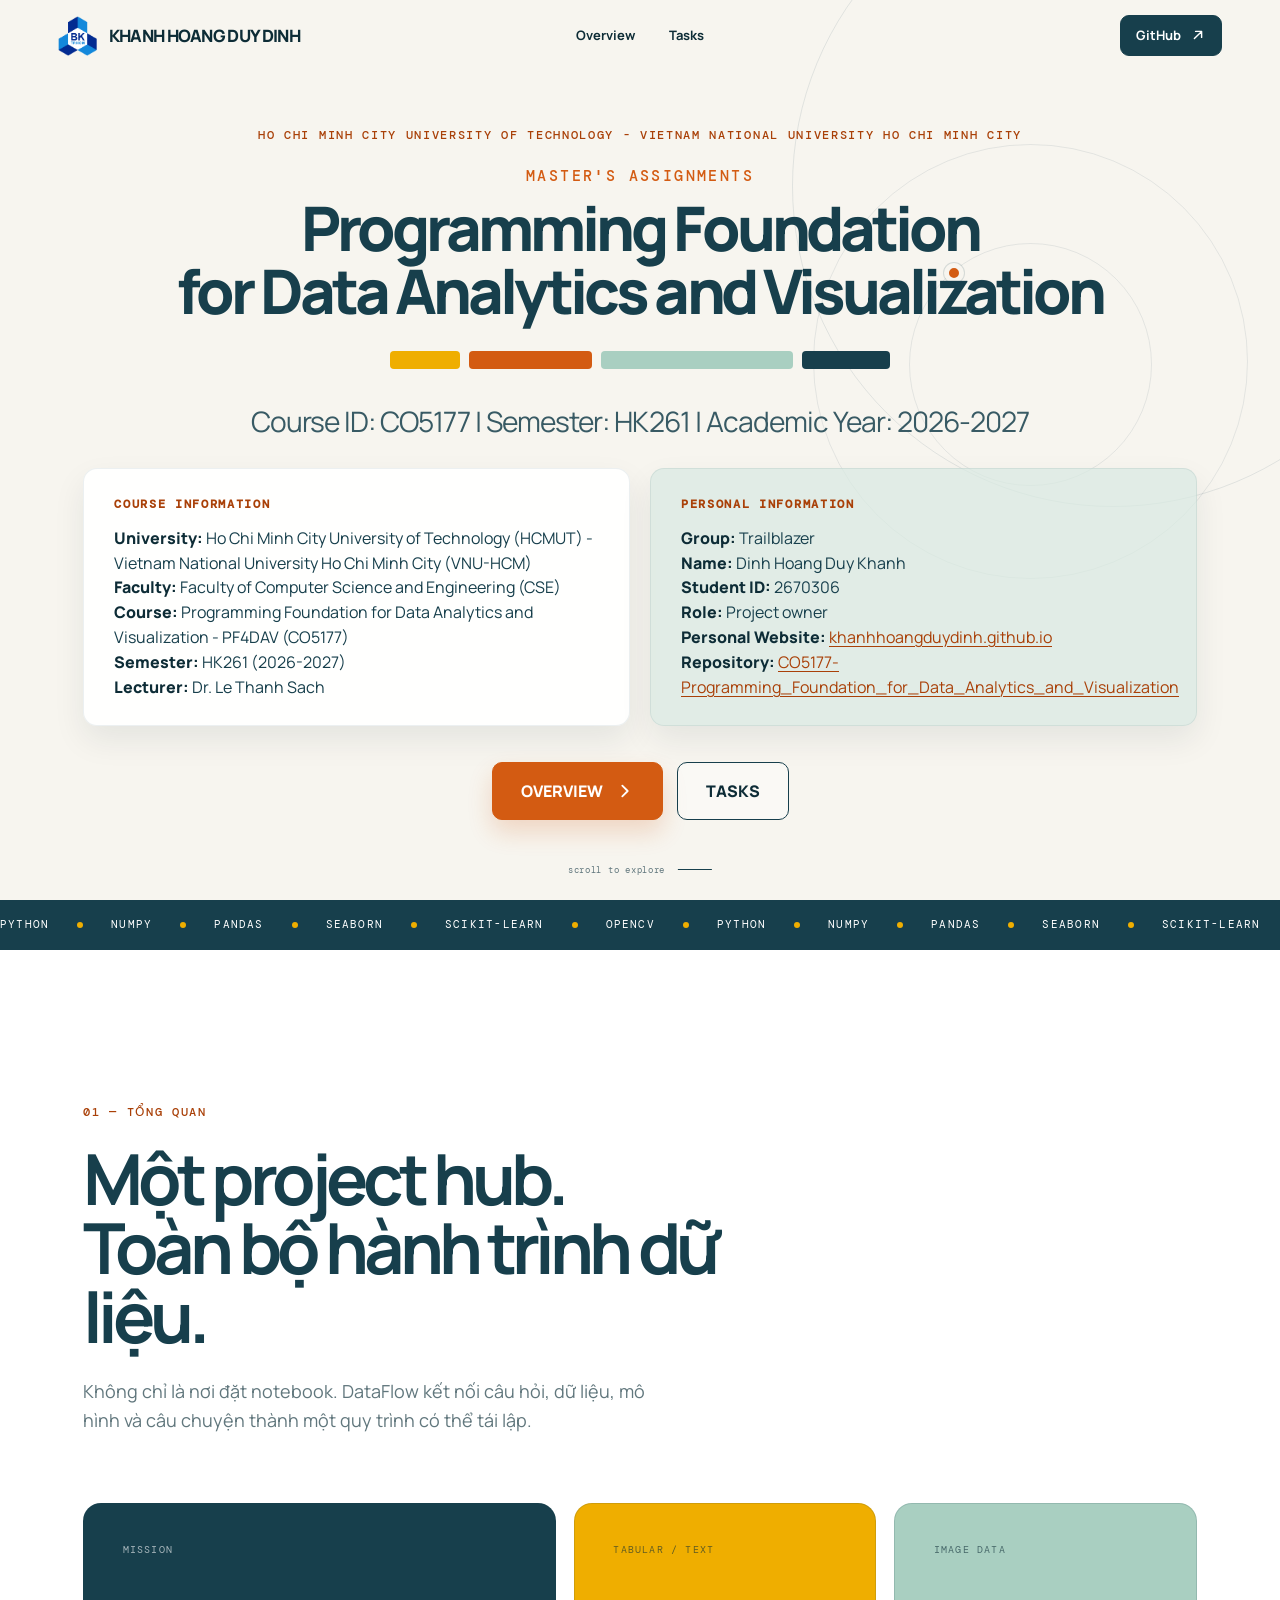
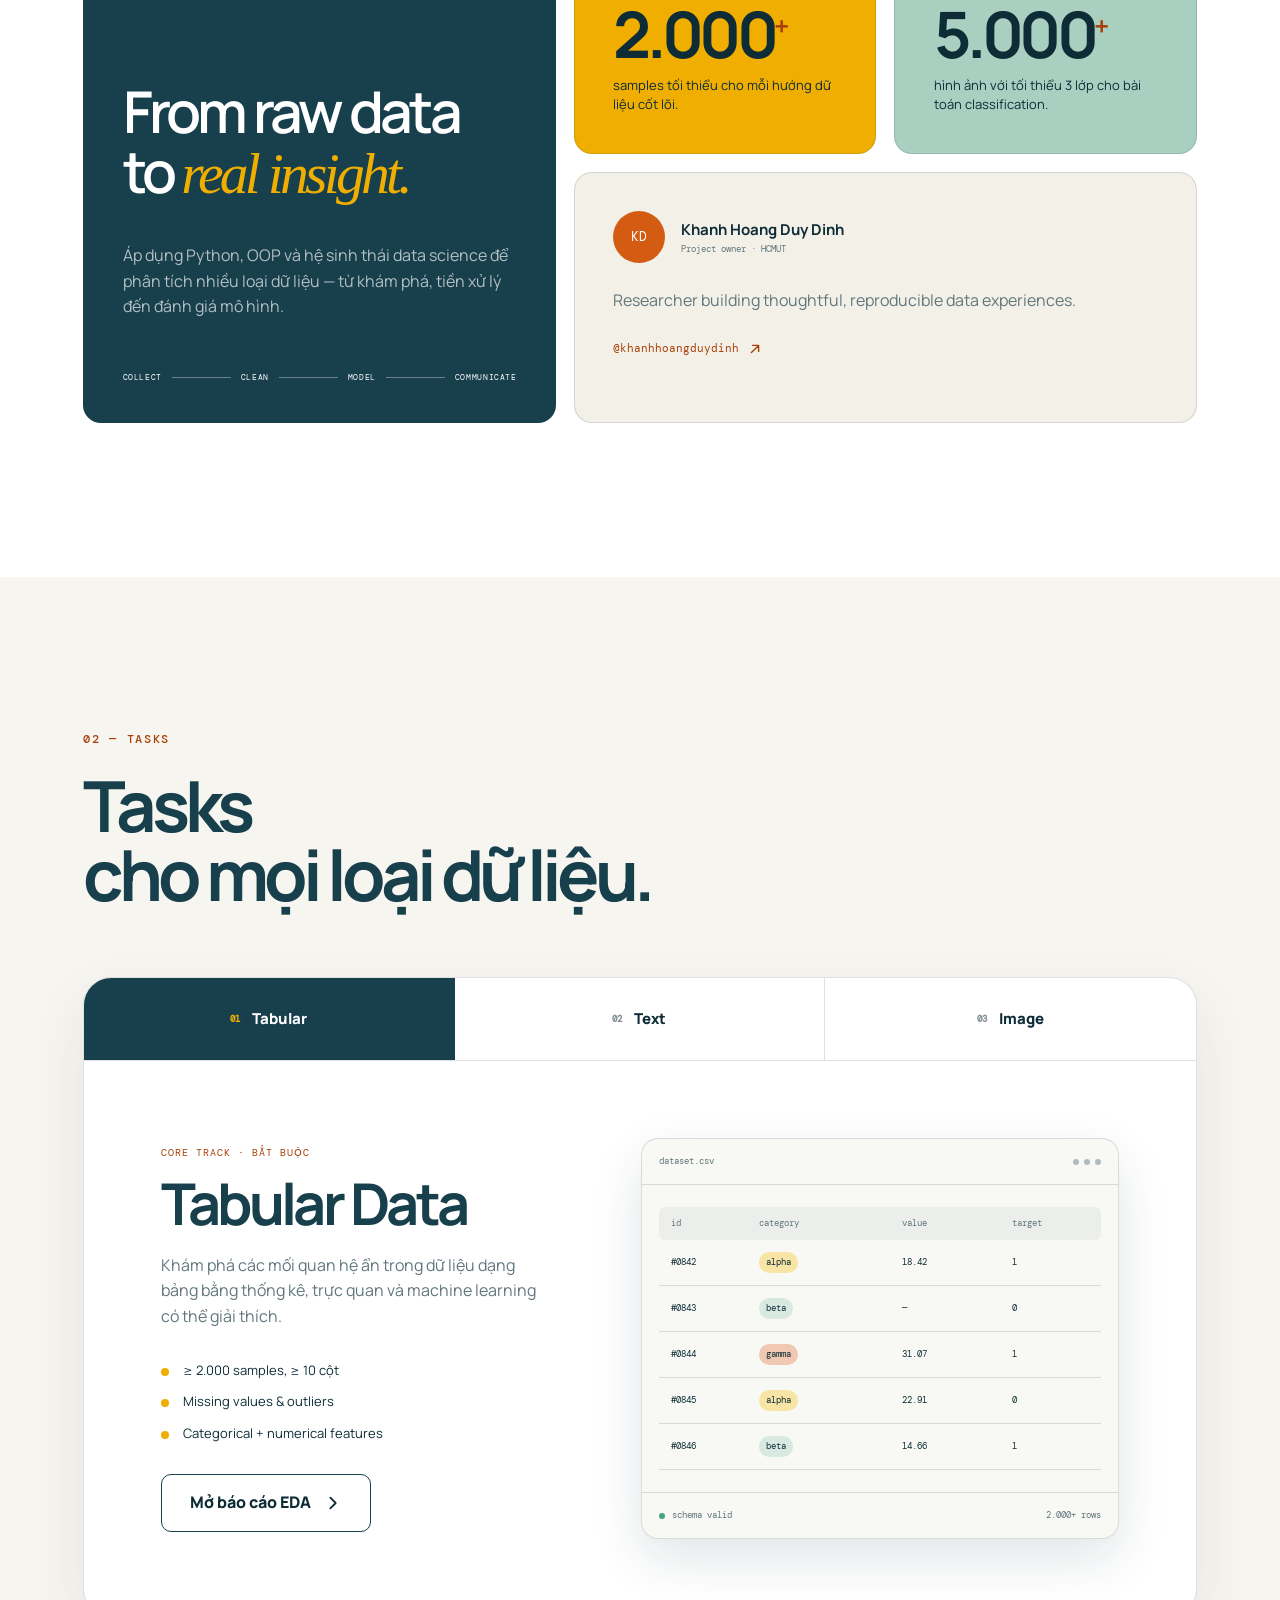
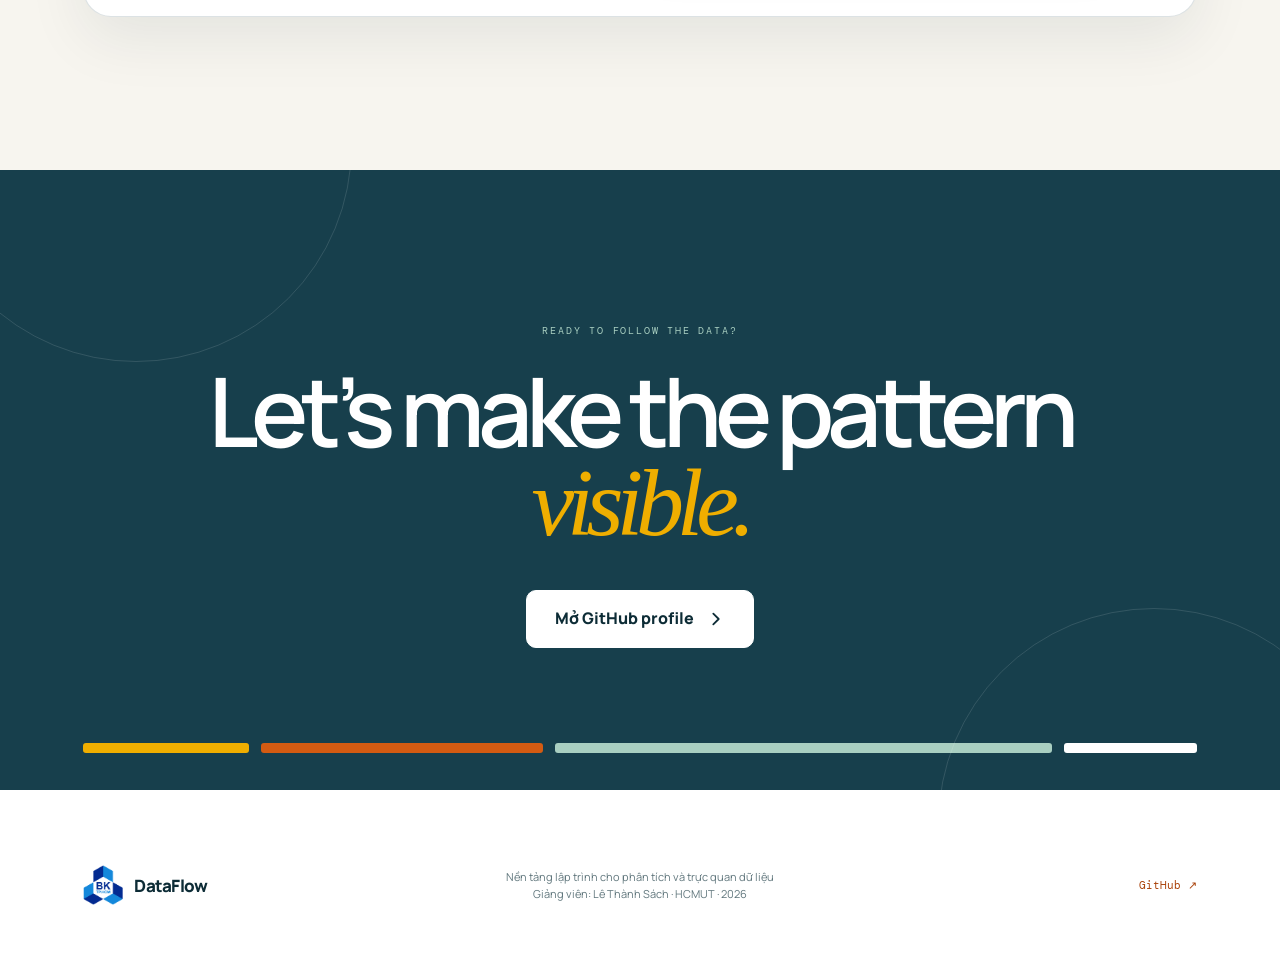
==== commit 2dfd0844: "feat: add tabular EDA report page" ====
--- a/index.html
+++ b/index.html
@@ -249,6 +249,12 @@
                 <li>Missing values &amp; outliers</li>
                 <li>Categorical + numerical features</li>
               </ul>
+              <a class="track-report-link button button-secondary" data-report-link href="tabular-eda.html">
+                Mở báo cáo EDA
+                <svg viewBox="0 0 20 20" aria-hidden="true">
+                  <path d="m7 4 6 6-6 6" />
+                </svg>
+              </a>
             </div>
 
             <div class="data-preview" aria-live="polite">
--- a/styles.css
+++ b/styles.css
@@ -1146,6 +1146,14 @@
   content: "";
 }
 
+.track-report-link {
+  margin-top: 30px;
+}
+
+.track-report-link[hidden] {
+  display: none;
+}
+
 .data-preview {
   border: 1px solid var(--line);
   background: #f8f8f4;
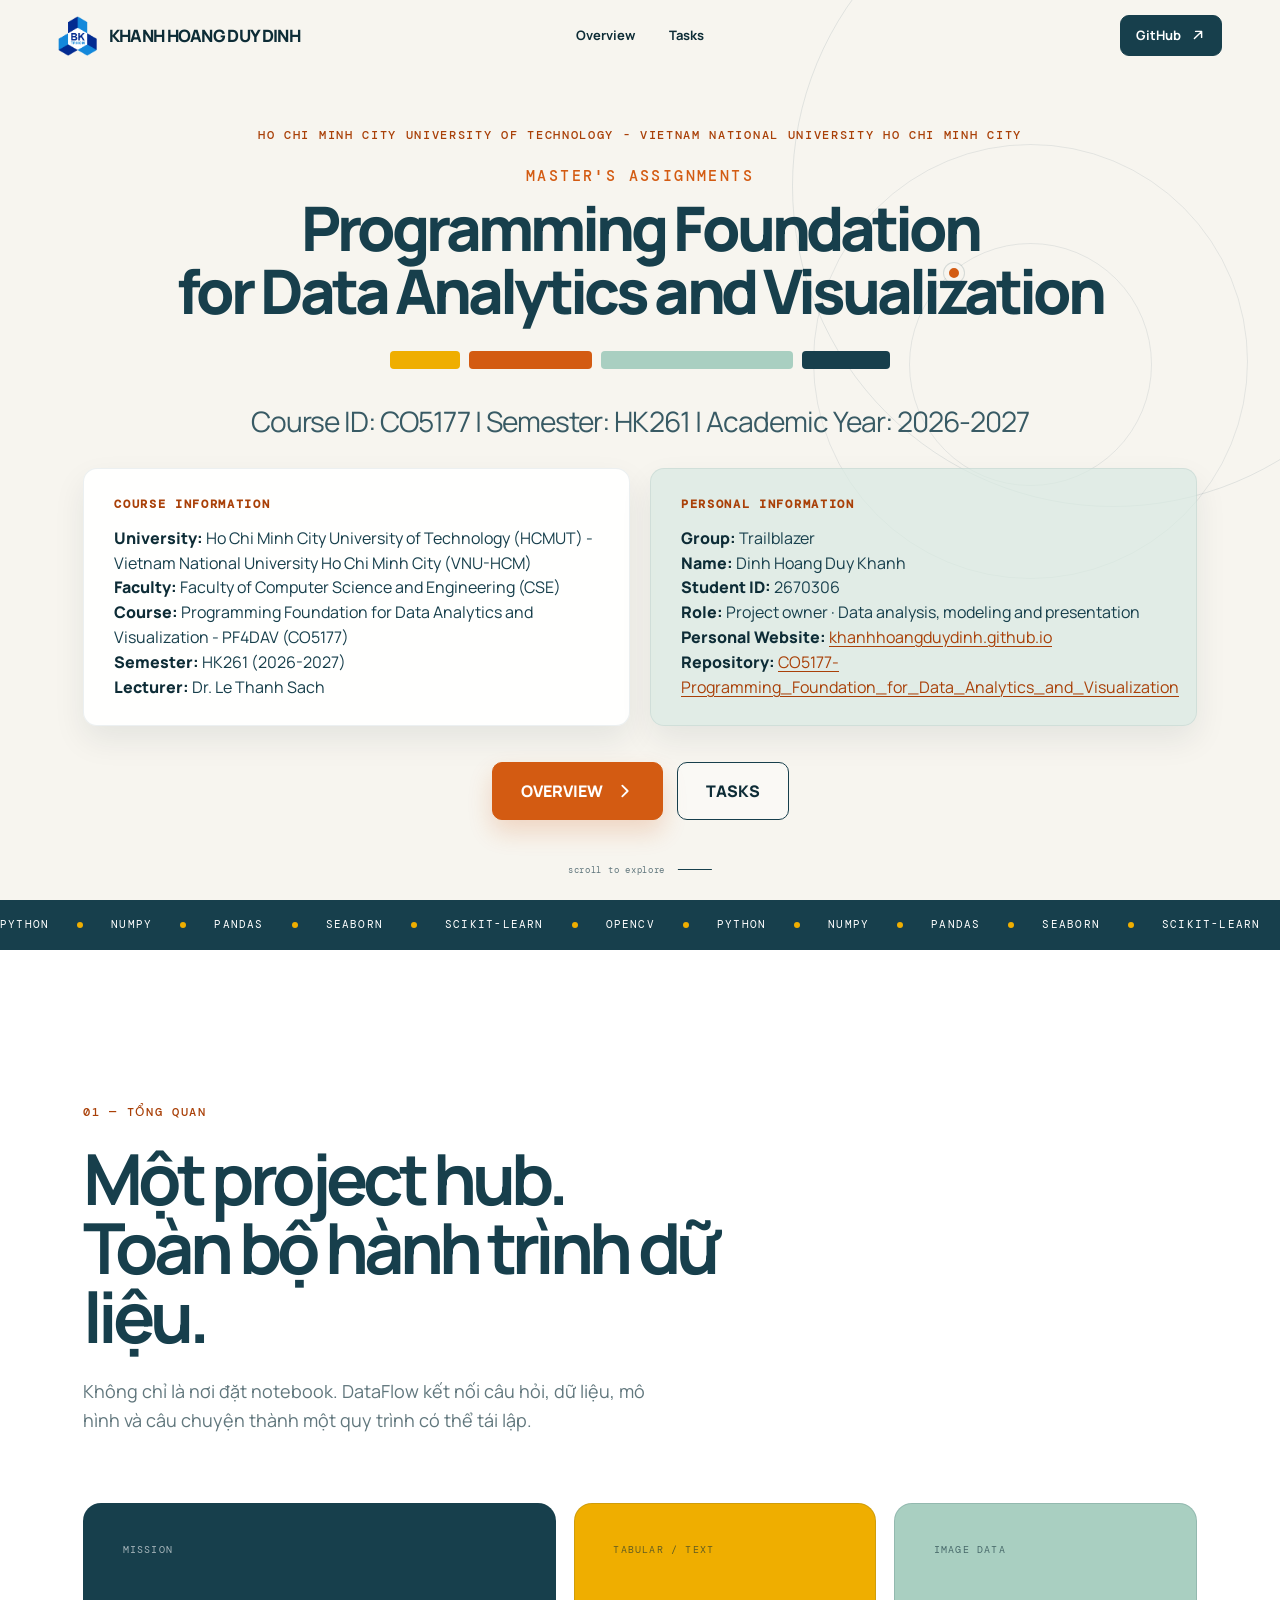
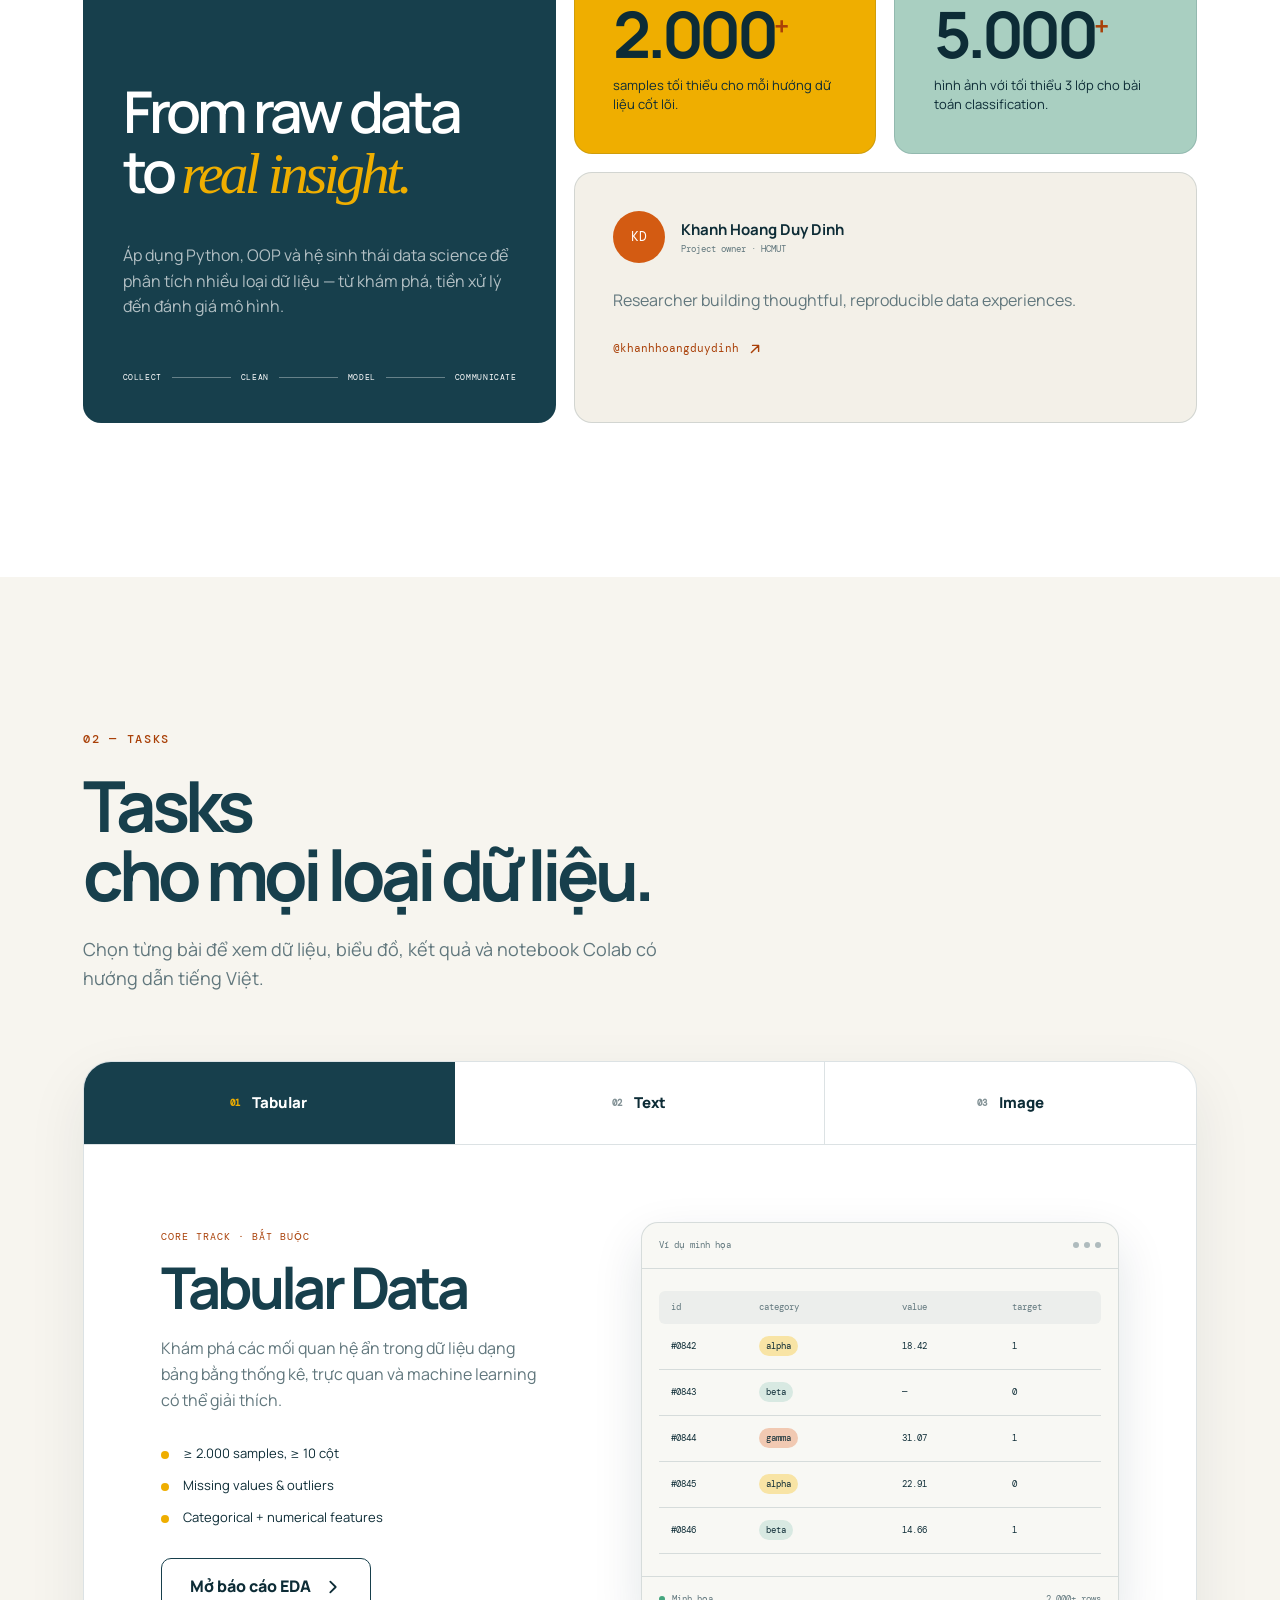
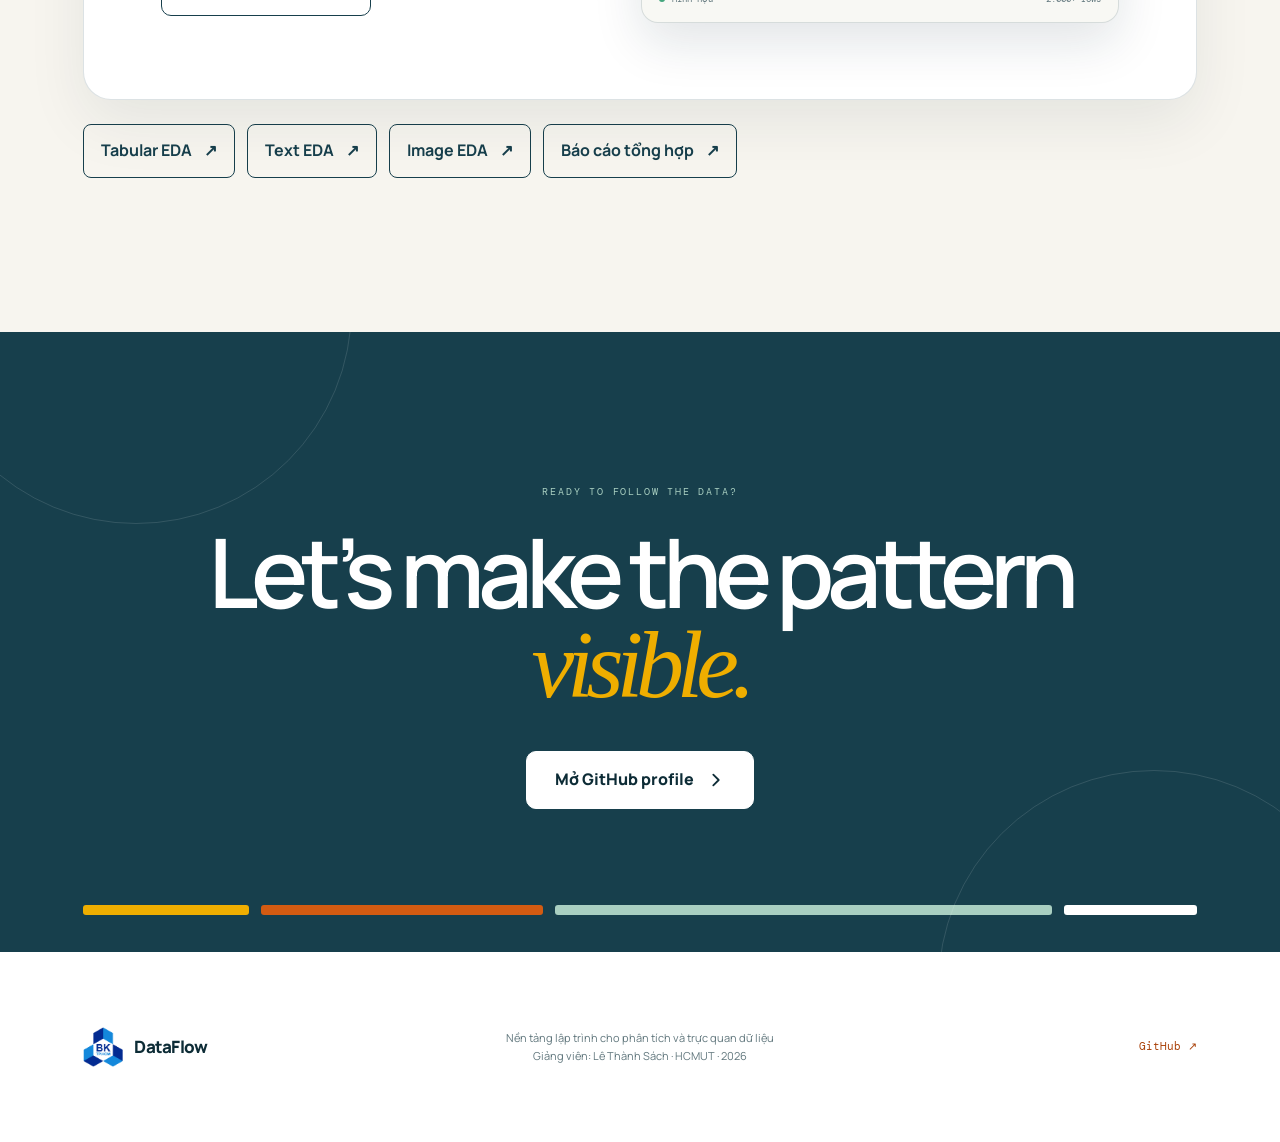
==== commit ead1db22: "Improve CO5177 notebooks and submission clarity" ====
--- a/index.html
+++ b/index.html
@@ -97,7 +97,7 @@
               <p><strong>Group:</strong> Trailblazer</p>
               <p><strong>Name:</strong> Dinh Hoang Duy Khanh</p>
               <p><strong>Student ID:</strong> 2670306</p>
-              <p><strong>Role:</strong> Project owner</p>
+              <p><strong>Role:</strong> Project owner · Data analysis, modeling and presentation</p>
               <p><strong>Personal Website:</strong> <a class="info-link" href="https://khanhhoangduydinh.github.io" target="_blank" rel="noreferrer">khanhhoangduydinh.github.io</a></p>
               <p><strong>Repository:</strong> <a class="info-link" href="https://github.com/khanhhoangduydinh/CO5177-Programming_Foundation_for_Data_Analytics_and_Visualization" target="_blank" rel="noreferrer">CO5177-Programming_Foundation_for_Data_Analytics_and_Visualization</a></p>
             </aside>
@@ -200,6 +200,7 @@
         <div class="section-heading reveal">
           <p class="section-kicker">02 — TASKS</p>
           <h2>Tasks<br>cho mọi loại dữ liệu.</h2>
+          <p>Chọn từng bài để xem dữ liệu, biểu đồ, kết quả và notebook Colab có hướng dẫn tiếng Việt.</p>
         </div>
 
         <div class="track-shell reveal">
@@ -259,7 +260,7 @@
 
             <div class="data-preview" aria-live="polite">
               <div class="preview-toolbar">
-                <span data-preview-name>dataset.csv</span>
+                <span data-preview-name>Ví dụ minh họa</span>
                 <div><i></i><i></i><i></i></div>
               </div>
               <div class="preview-visual preview-table" data-preview>
@@ -273,12 +274,18 @@
                 <div><span>#0846</span><span class="pill pill-mint">beta</span><span>14.66</span><span>1</span></div>
               </div>
               <div class="preview-foot">
-                <span><i></i> schema valid</span>
+                <span><i></i> Minh họa</span>
                 <span data-preview-count>2.000+ rows</span>
               </div>
             </div>
           </div>
         </div>
+        <nav class="task-quick-links" aria-label="Truy cập nhanh các bài tập và báo cáo">
+          <a href="tabular-eda.html">Tabular EDA <span aria-hidden="true">↗</span></a>
+          <a href="text-eda.html">Text EDA <span aria-hidden="true">↗</span></a>
+          <a href="image-eda.html">Image EDA <span aria-hidden="true">↗</span></a>
+          <a href="CO5177%20Report%20Latex/report.pdf">Báo cáo tổng hợp <span aria-hidden="true">↗</span></a>
+        </nav>
       </section>
 
       <section class="cta-section">
--- a/styles.css
+++ b/styles.css
@@ -1154,6 +1154,31 @@
   display: none;
 }
 
+.task-quick-links {
+  display: flex;
+  flex-wrap: wrap;
+  gap: 12px;
+  margin-top: 24px;
+}
+
+.task-quick-links a {
+  display: inline-flex;
+  align-items: center;
+  gap: 12px;
+  padding: 13px 17px;
+  border: 1px solid var(--ink);
+  border-radius: 8px;
+  color: var(--ink);
+  font-weight: 700;
+  text-decoration: none;
+}
+
+.task-quick-links a:hover,
+.task-quick-links a:focus-visible {
+  color: #fff;
+  background: var(--ink);
+}
+
 .data-preview {
   border: 1px solid var(--line);
   background: #f8f8f4;
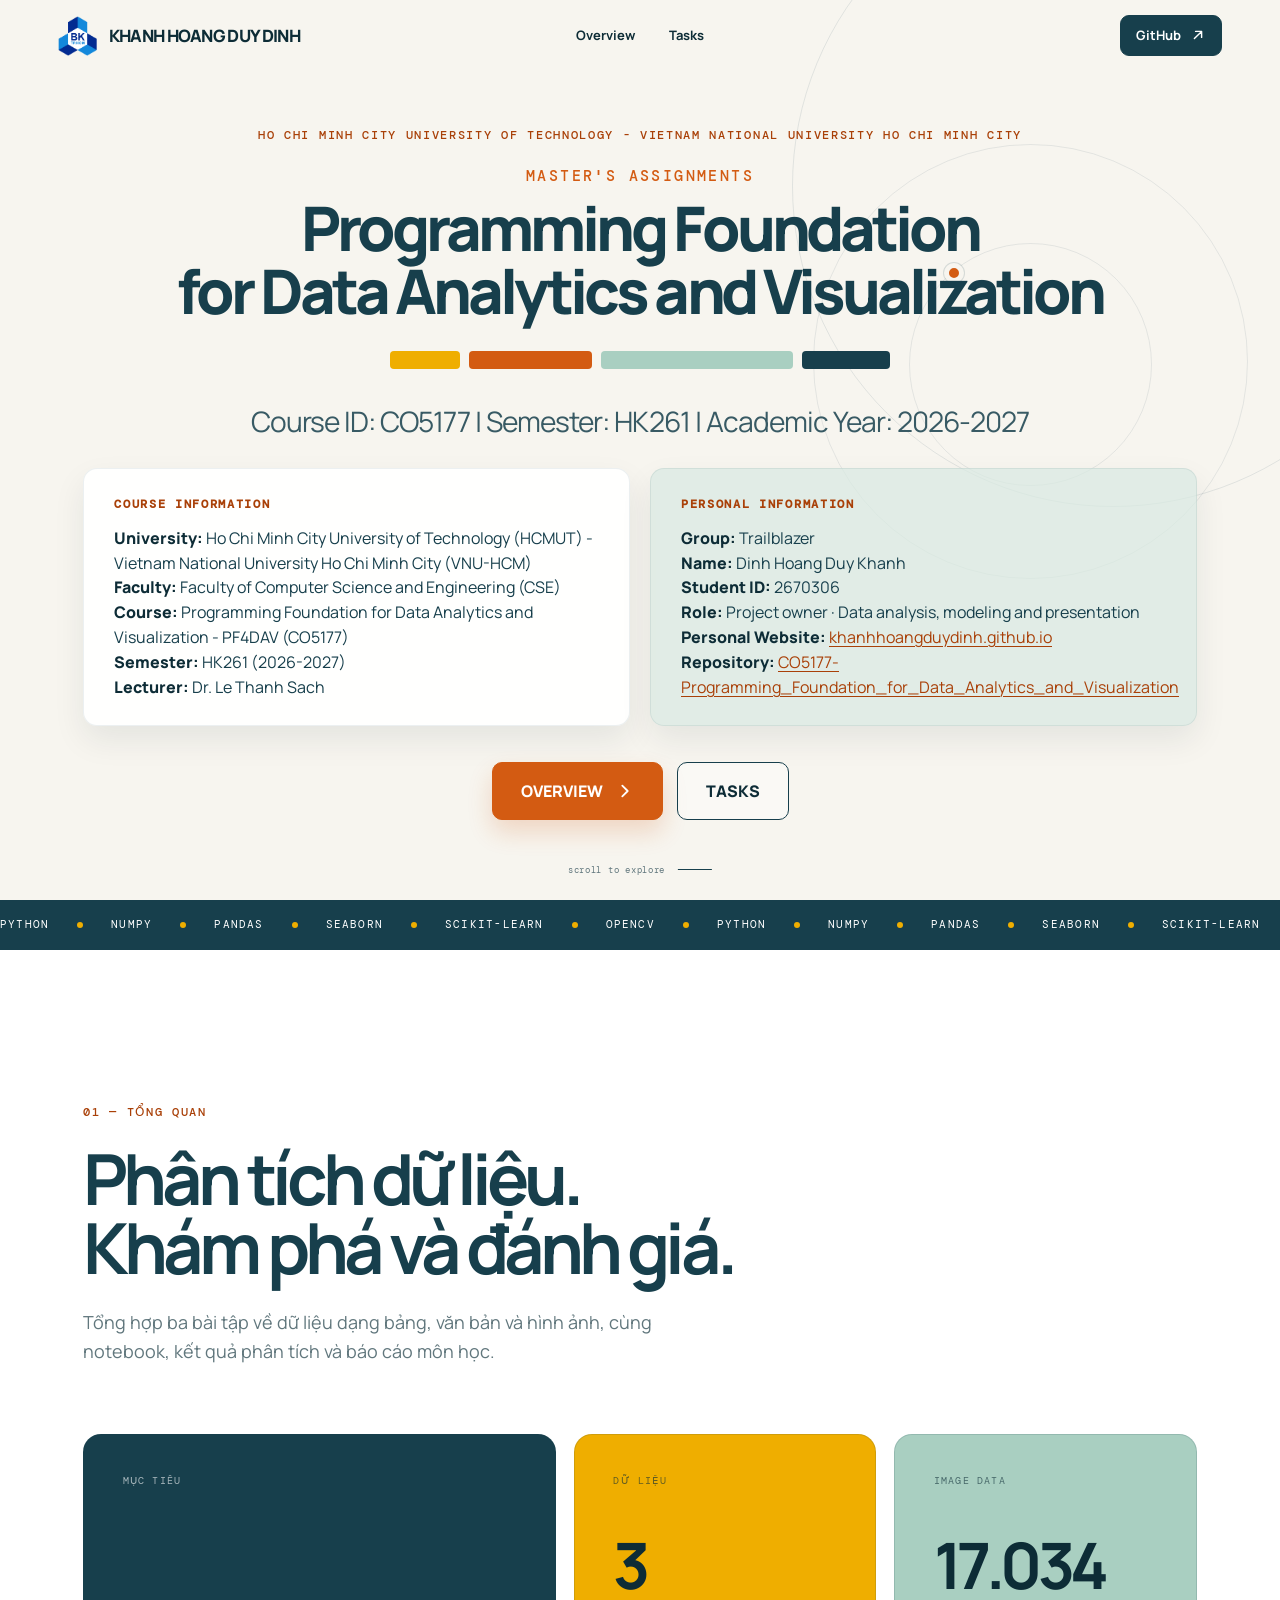
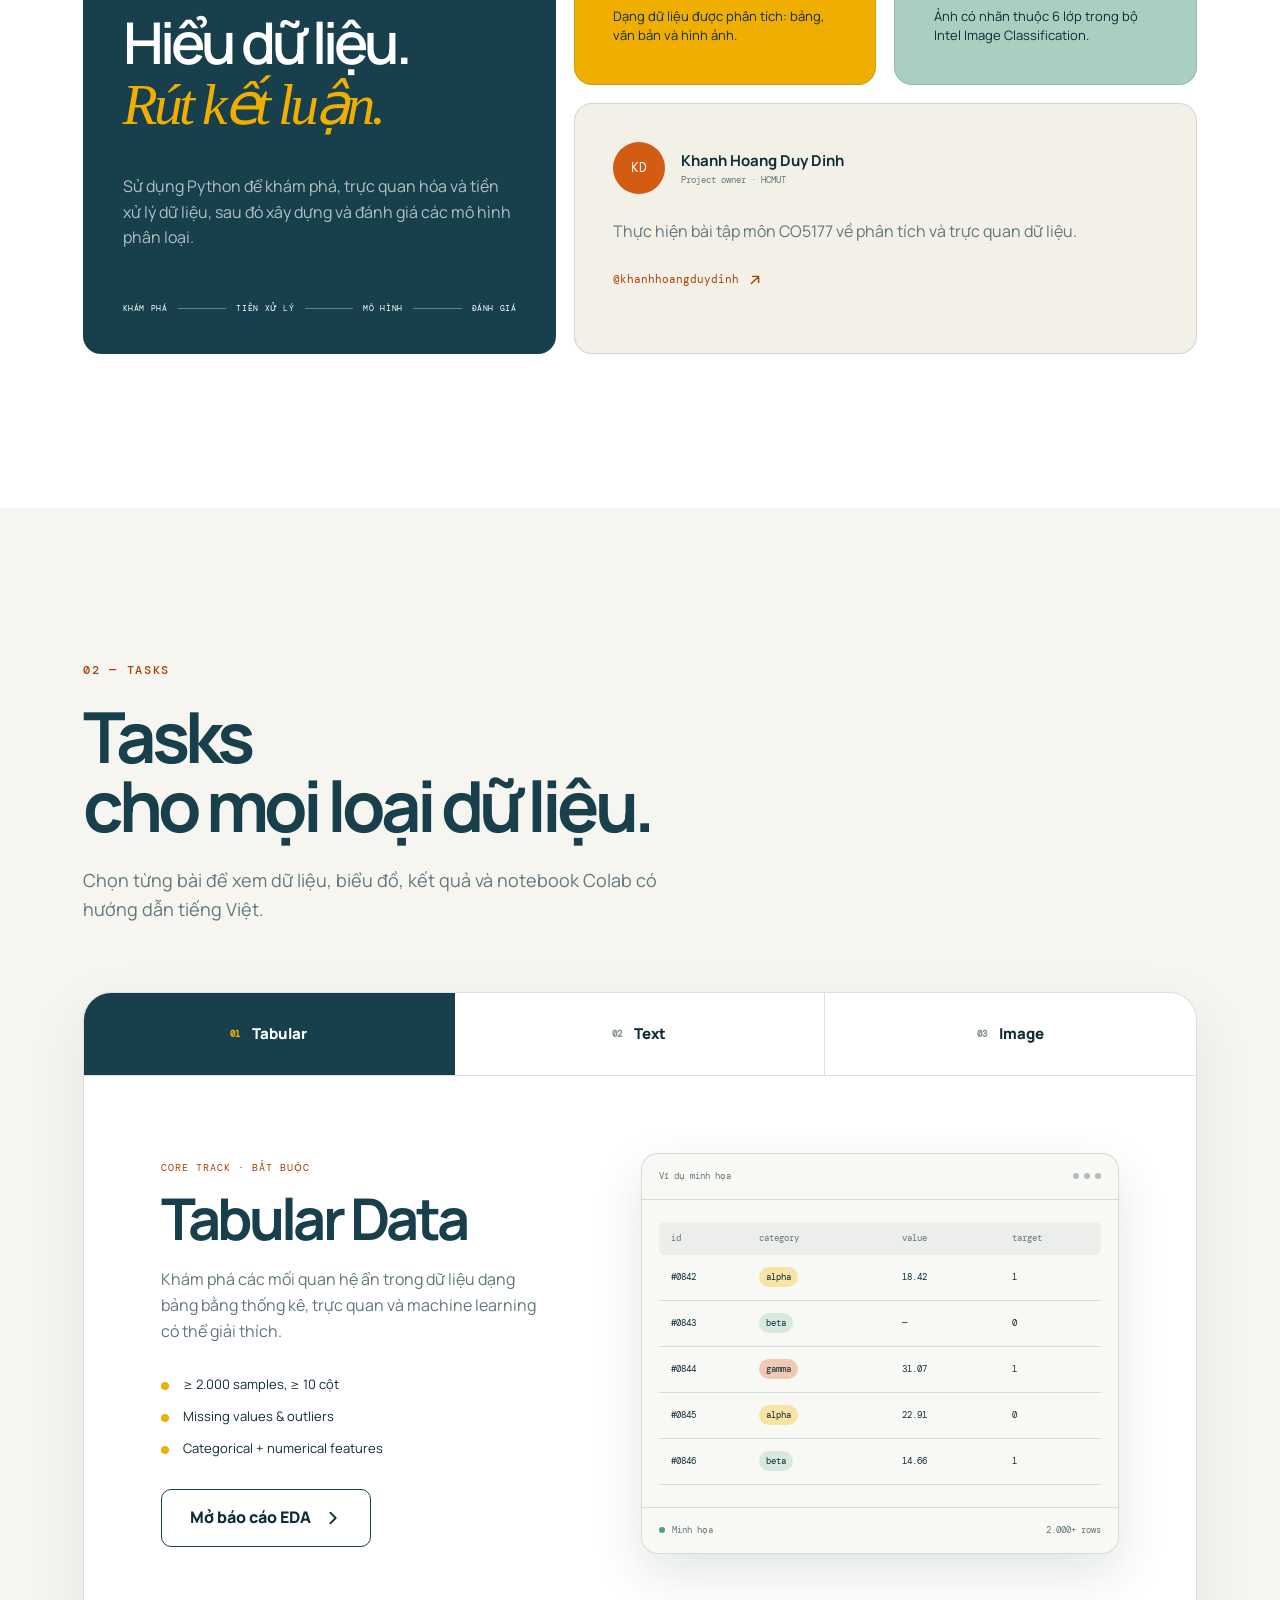
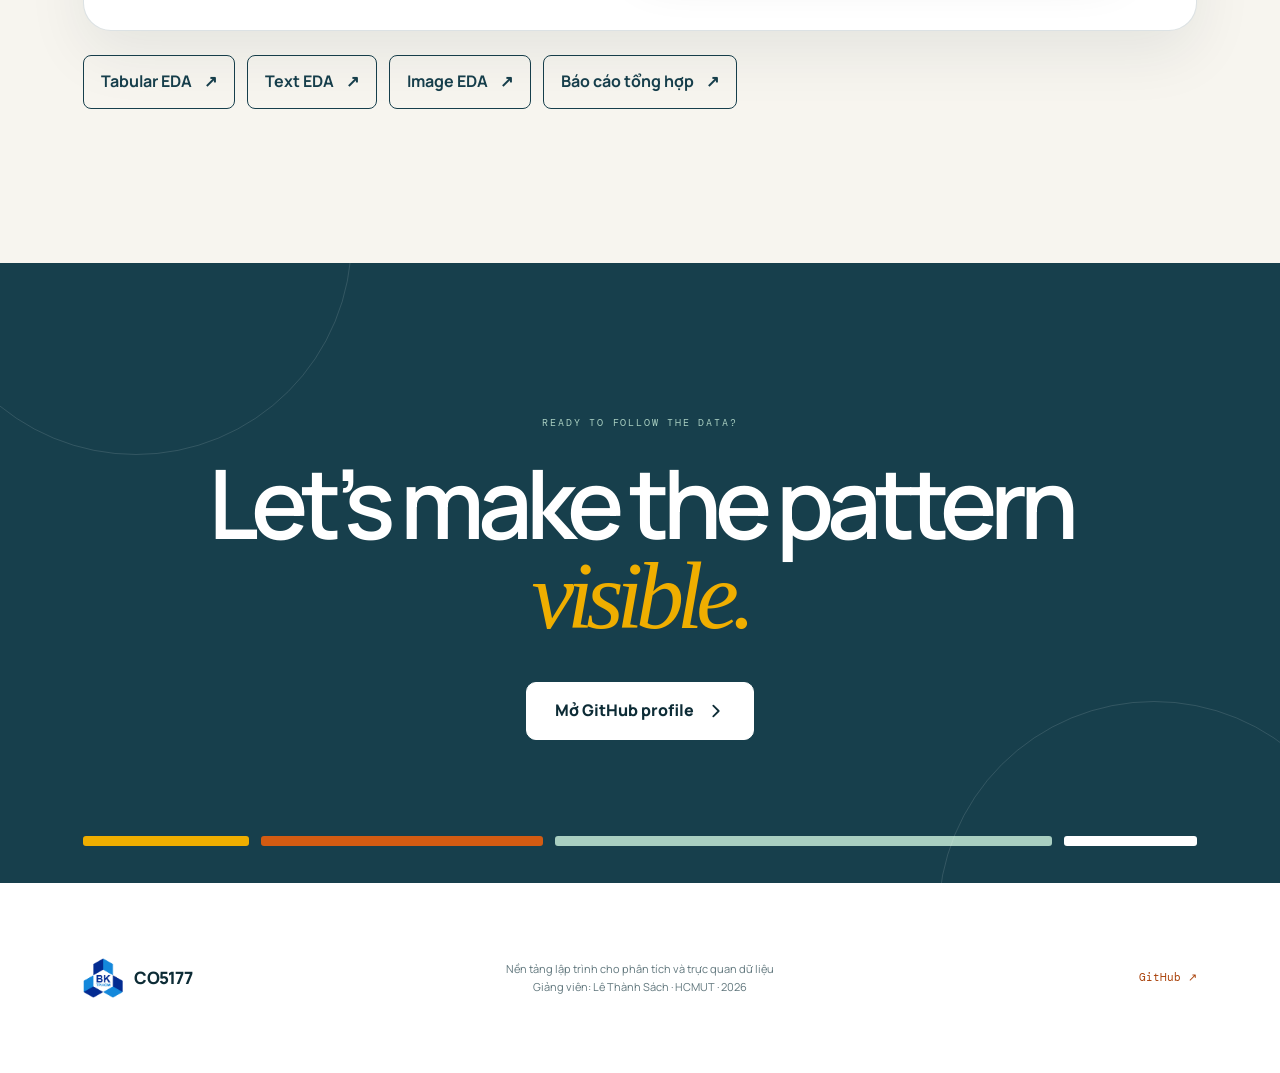
==== commit 0105a54e: "Update CO5177 overview and remove old branding" ====
--- a/index.html
+++ b/index.html
@@ -8,13 +8,13 @@
       content="Assignment for Programming Foundation for Data Analytics and Visualization (CO5177)."
     >
     <meta name="theme-color" content="#f7f5ef">
-    <meta property="og:title" content="DataFlow — From raw data to real insight">
+    <meta property="og:title" content="CO5177 — Bài tập phân tích và trực quan dữ liệu">
     <meta
       property="og:description"
-      content="Project hub cho hành trình phân tích dữ liệu, trực quan hóa và machine learning."
+      content="Bài tập phân tích dữ liệu dạng bảng, văn bản và hình ảnh của môn CO5177."
     >
     <meta property="og:type" content="website">
-    <title>DataFlow | HCMUT Data Analytics Project</title>
+    <title>CO5177 | Bài tập phân tích và trực quan dữ liệu</title>
     <link rel="preconnect" href="https://fonts.googleapis.com">
     <link rel="preconnect" href="https://fonts.gstatic.com" crossorigin>
     <link
@@ -30,7 +30,7 @@
     <a class="skip-link" href="#main-content">Đi đến nội dung chính</a>
 
     <header class="site-header" data-header>
-      <a class="brand" href="#top" aria-label="DataFlow - Trang chủ">
+      <a class="brand" href="#top" aria-label="CO5177 - Trang chủ">
         <img class="brand-logo" src="assets/logo-bachkhoa.png" alt="Logo Bách Khoa TP.HCM">
         <span>KHANH HOANG DUY DINH</span>
       </a>
@@ -140,37 +140,37 @@
       <section class="section overview-section" id="overview">
         <div class="section-heading reveal">
           <p class="section-kicker">01 — TỔNG QUAN</p>
-          <h2>Một project hub.<br>Toàn bộ hành trình dữ liệu.</h2>
+          <h2>Phân tích dữ liệu.<br>Khám phá và đánh giá.</h2>
           <p>
-            Không chỉ là nơi đặt notebook. DataFlow kết nối câu hỏi, dữ liệu, mô hình
-            và câu chuyện thành một quy trình có thể tái lập.
+            Tổng hợp ba bài tập về dữ liệu dạng bảng, văn bản và hình ảnh,
+            cùng notebook, kết quả phân tích và báo cáo môn học.
           </p>
         </div>
 
         <div class="overview-grid">
           <article class="overview-card overview-card-large reveal">
-            <span class="card-label">MISSION</span>
-            <h3>From raw data<br>to <em>real insight.</em></h3>
+            <span class="card-label">MỤC TIÊU</span>
+            <h3>Hiểu dữ liệu.<br><em>Rút kết luận.</em></h3>
             <p>
-              Áp dụng Python, OOP và hệ sinh thái data science để phân tích nhiều
-              loại dữ liệu — từ khám phá, tiền xử lý đến đánh giá mô hình.
+              Sử dụng Python để khám phá, trực quan hóa và tiền xử lý dữ liệu,
+              sau đó xây dựng và đánh giá các mô hình phân loại.
             </p>
             <div class="mini-flow" role="img" aria-label="Bốn giai đoạn dự án">
-              <span>COLLECT</span><i></i><span>CLEAN</span><i></i>
-              <span>MODEL</span><i></i><span>COMMUNICATE</span>
+              <span>KHÁM PHÁ</span><i></i><span>TIỀN XỬ LÝ</span><i></i>
+              <span>MÔ HÌNH</span><i></i><span>ĐÁNH GIÁ</span>
             </div>
           </article>
 
           <article class="overview-card stat-card stat-yellow reveal">
-            <span class="card-label">TABULAR / TEXT</span>
-            <strong><span>2.000</span><sup>+</sup></strong>
-            <p>samples tối thiểu cho mỗi hướng dữ liệu cốt lõi.</p>
+            <span class="card-label">DỮ LIỆU</span>
+            <strong><span>3</span></strong>
+            <p>Dạng dữ liệu được phân tích: bảng, văn bản và hình ảnh.</p>
           </article>
 
           <article class="overview-card stat-card stat-mint reveal">
             <span class="card-label">IMAGE DATA</span>
-            <strong><span>5.000</span><sup>+</sup></strong>
-            <p>hình ảnh với tối thiểu 3 lớp cho bài toán classification.</p>
+            <strong><span>17.034</span></strong>
+            <p>Ảnh có nhãn thuộc 6 lớp trong bộ Intel Image Classification.</p>
           </article>
 
           <article class="overview-card profile-card reveal">
@@ -181,7 +181,7 @@
                 <small>Project owner · HCMUT</small>
               </div>
             </div>
-            <p>Researcher building thoughtful, reproducible data experiences.</p>
+            <p>Thực hiện bài tập môn CO5177 về phân tích và trực quan dữ liệu.</p>
             <a
               href="https://github.com/khanhhoangduydinh"
               target="_blank"
@@ -313,7 +313,7 @@
     <footer class="site-footer">
       <a class="brand footer-brand" href="#top">
         <img class="brand-logo" src="assets/logo-bachkhoa.png" alt="Logo Bách Khoa TP.HCM">
-        <span>DataFlow</span>
+        <span>CO5177</span>
       </a>
       <p>
         Nền tảng lập trình cho phân tích và trực quan dữ liệu<br>
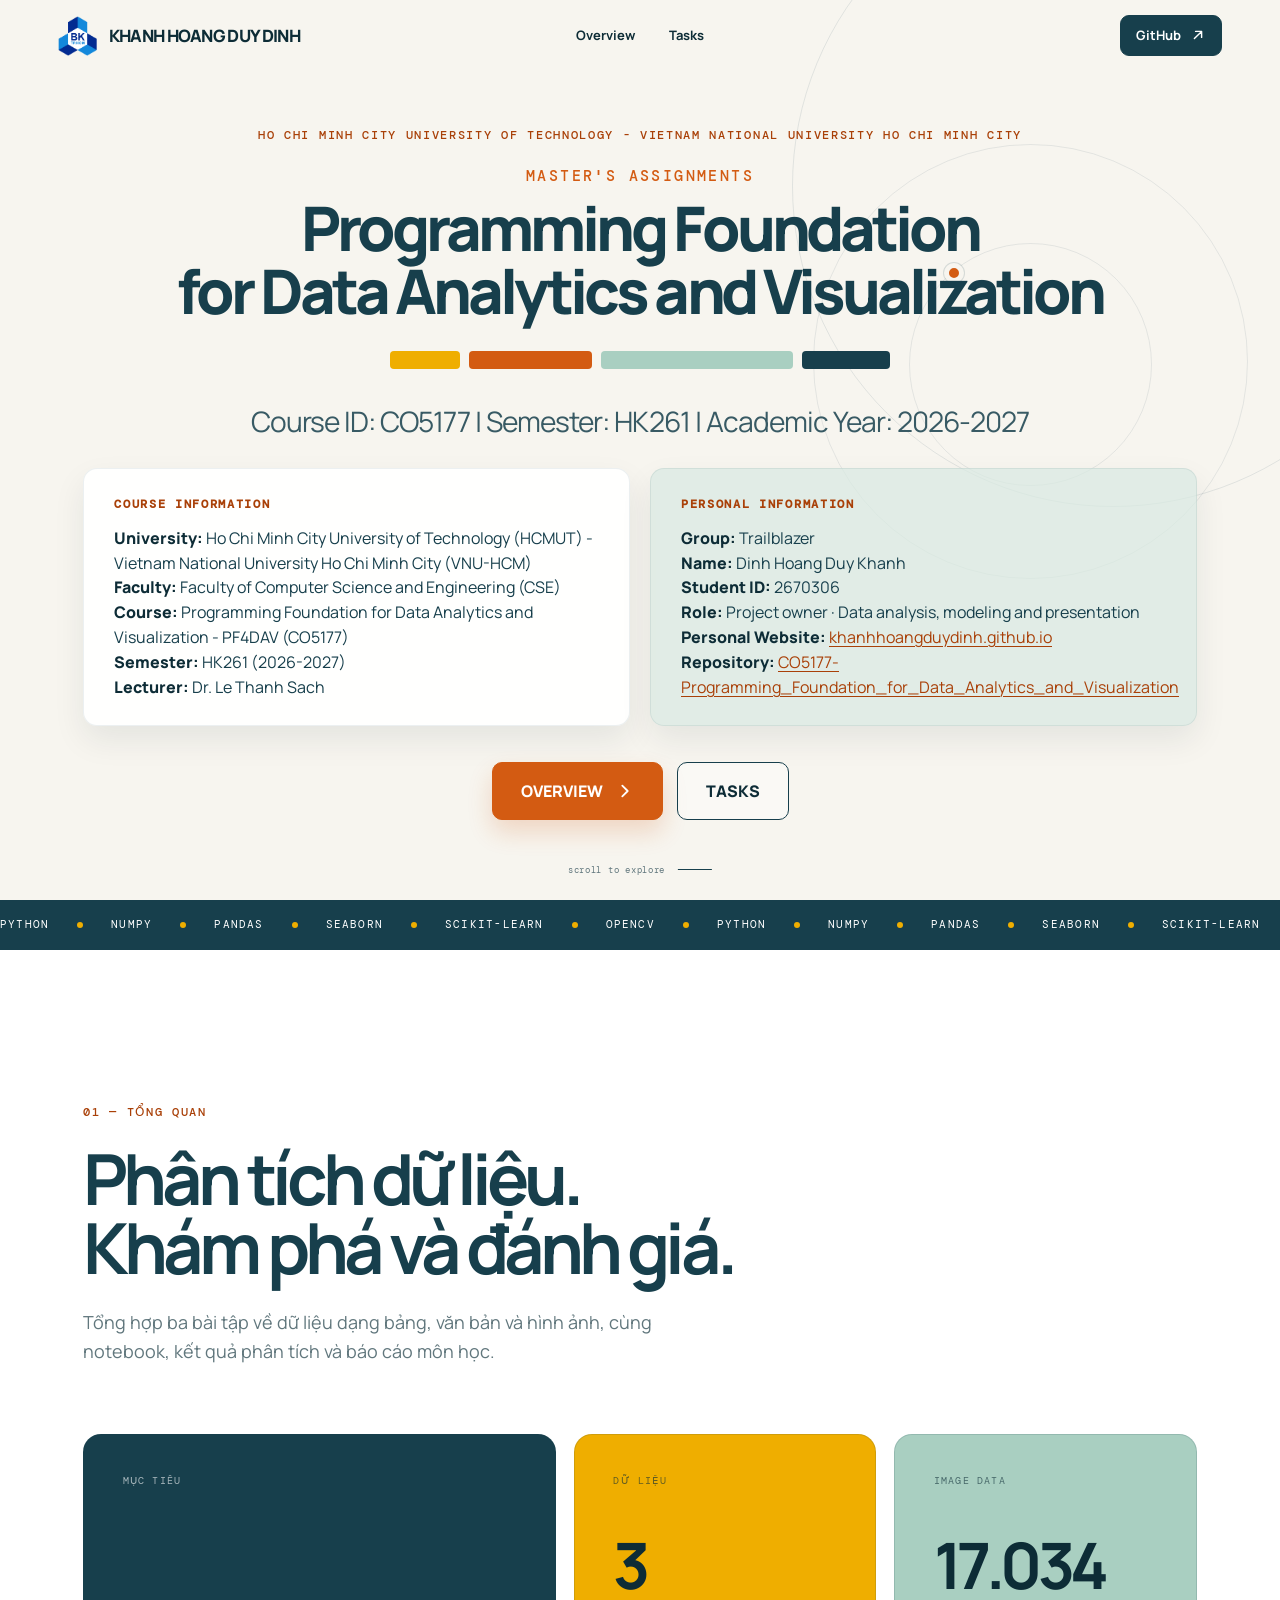
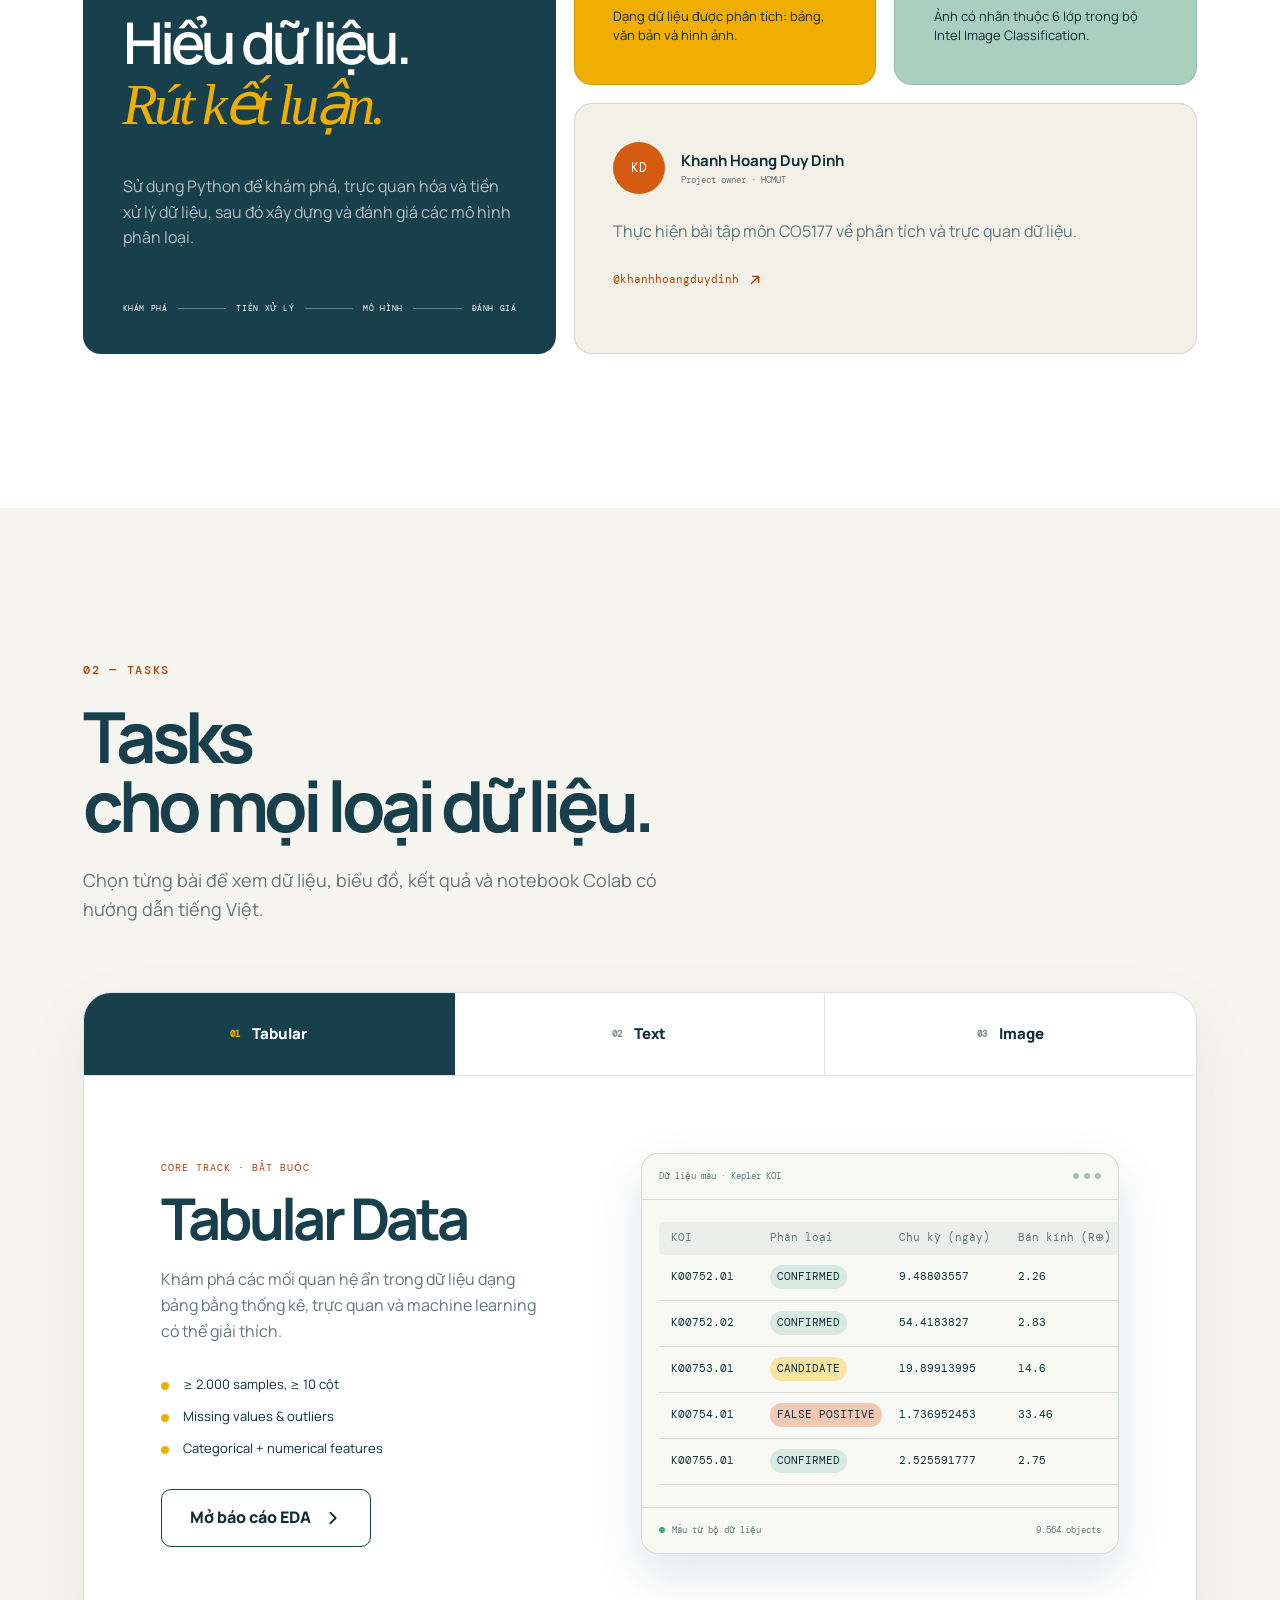
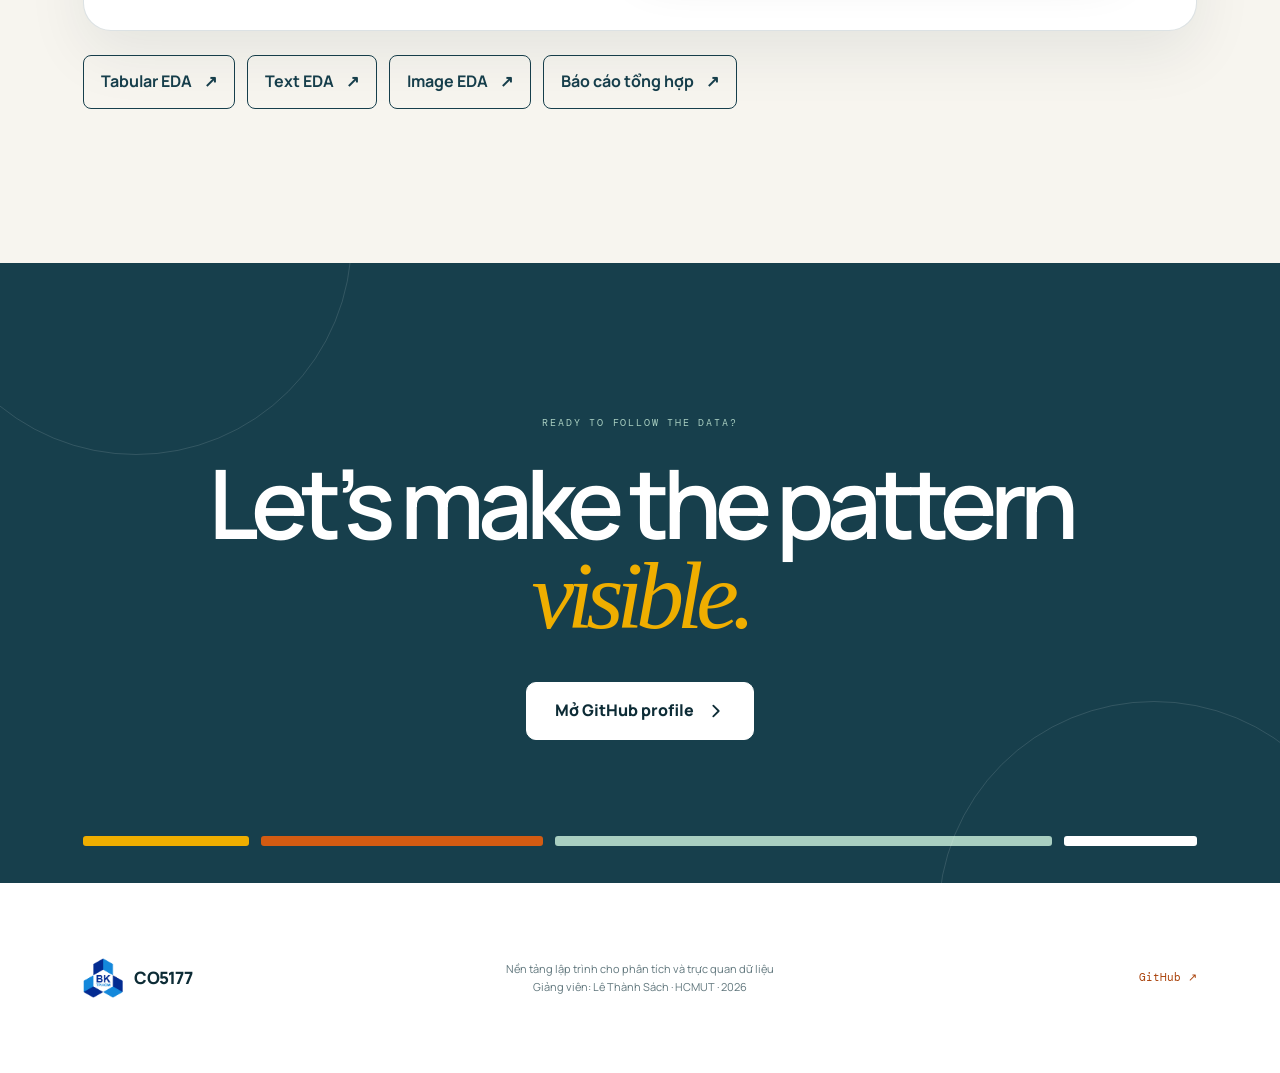
==== commit aa9e6707: "Show real dataset samples in task previews" ====
--- a/index.html
+++ b/index.html
@@ -21,7 +21,7 @@
       href="https://fonts.googleapis.com/css2?family=DM+Mono:wght@400;500&family=Manrope:wght@400;500;600;700;800&display=swap"
       rel="stylesheet"
     >
-    <link rel="stylesheet" href="styles.css">
+    <link rel="stylesheet" href="styles.css?v=2">
     <script>
       document.documentElement.classList.add("js");
     </script>
@@ -260,22 +260,22 @@
 
             <div class="data-preview" aria-live="polite">
               <div class="preview-toolbar">
-                <span data-preview-name>Ví dụ minh họa</span>
+                <span data-preview-name>Dữ liệu mẫu · Kepler KOI</span>
                 <div><i></i><i></i><i></i></div>
               </div>
-              <div class="preview-visual preview-table" data-preview>
+              <div class="preview-visual preview-table" data-preview tabindex="0" aria-label="Dữ liệu mẫu">
                 <div class="table-head">
-                  <span>id</span><span>category</span><span>value</span><span>target</span>
+                  <span>KOI</span><span>Phân loại</span><span>Chu kỳ (ngày)</span><span>Bán kính (R⊕)</span>
                 </div>
-                <div><span>#0842</span><span class="pill pill-yellow">alpha</span><span>18.42</span><span>1</span></div>
-                <div><span>#0843</span><span class="pill pill-mint">beta</span><span>—</span><span>0</span></div>
-                <div><span>#0844</span><span class="pill pill-orange">gamma</span><span>31.07</span><span>1</span></div>
-                <div><span>#0845</span><span class="pill pill-yellow">alpha</span><span>22.91</span><span>0</span></div>
-                <div><span>#0846</span><span class="pill pill-mint">beta</span><span>14.66</span><span>1</span></div>
+                <div><span>K00752.01</span><span class="pill pill-mint">CONFIRMED</span><span>9.48803557</span><span>2.26</span></div>
+                <div><span>K00752.02</span><span class="pill pill-mint">CONFIRMED</span><span>54.4183827</span><span>2.83</span></div>
+                <div><span>K00753.01</span><span class="pill pill-yellow">CANDIDATE</span><span>19.89913995</span><span>14.6</span></div>
+                <div><span>K00754.01</span><span class="pill pill-orange">FALSE POSITIVE</span><span>1.736952453</span><span>33.46</span></div>
+                <div><span>K00755.01</span><span class="pill pill-mint">CONFIRMED</span><span>2.525591777</span><span>2.75</span></div>
               </div>
               <div class="preview-foot">
-                <span><i></i> Minh họa</span>
-                <span data-preview-count>2.000+ rows</span>
+                <span><i></i> Mẫu từ bộ dữ liệu</span>
+                <span data-preview-count>9.564 objects</span>
               </div>
             </div>
           </div>
@@ -328,6 +328,6 @@
       </a>
     </footer>
 
-    <script src="script.js"></script>
+    <script src="script.js?v=2"></script>
   </body>
 </html>
--- a/styles.css
+++ b/styles.css
@@ -1215,17 +1215,19 @@
 .preview-table {
   min-height: 300px;
   padding: 22px 17px;
+  overflow-x: auto;
 }
 
 .preview-table > div {
   display: grid;
-  grid-template-columns: 0.8fr 1.3fr 1fr 0.7fr;
+  grid-template-columns: 1fr 1.3fr 1.2fr 1fr;
+  min-width: 470px;
   align-items: center;
   min-height: 46px;
   padding: 0 12px;
   border-bottom: 1px solid var(--line);
   font-family: var(--mono);
-  font-size: 9px;
+  font-size: 11px;
 }
 
 .preview-table .table-head {
@@ -1260,7 +1262,7 @@
   border: 1px solid var(--line);
   background: var(--white);
   border-radius: 4px 15px 15px 15px;
-  font-size: 11px;
+  font-size: 14px;
 }
 
 .text-bubble:nth-child(2) {
@@ -1269,6 +1271,13 @@
   border-radius: 15px 4px 15px 15px;
 }
 
+.text-bubble small {
+  display: block;
+  margin-top: 5px;
+  color: var(--muted);
+  font-size: 10px;
+}
+
 .text-bubble mark {
   padding: 1px 3px;
   background: rgba(239, 174, 0, 0.35);
@@ -1277,39 +1286,24 @@
 .preview-image-grid {
   min-height: 300px;
   display: grid;
-  grid-template-columns: repeat(3, 1fr);
+  grid-template-columns: repeat(3, minmax(0, 150px));
+  justify-content: center;
   gap: 10px;
   padding: 18px;
 }
 
 .pixel-card {
   position: relative;
-  min-height: 120px;
-  background:
-    linear-gradient(135deg, transparent 45%, rgba(255, 255, 255, 0.35) 45% 52%, transparent 52%),
-    var(--mint);
+  aspect-ratio: 1;
   border-radius: 10px;
   overflow: hidden;
 }
 
-.pixel-card:nth-child(2) {
-  background: radial-gradient(circle at 60% 40%, var(--yellow) 0 18%, transparent 19%), var(--ink);
-}
-
-.pixel-card:nth-child(3) {
-  background: linear-gradient(35deg, var(--orange) 0 38%, transparent 39%), #eddccb;
-}
-
-.pixel-card:nth-child(4) {
-  background: radial-gradient(circle at 35% 65%, var(--orange) 0 22%, transparent 23%), var(--mint-light);
-}
-
-.pixel-card:nth-child(5) {
-  background: linear-gradient(135deg, var(--yellow) 0 35%, var(--paper) 35% 65%, var(--ink) 65%);
-}
-
-.pixel-card:nth-child(6) {
-  background: linear-gradient(90deg, transparent 0 35%, rgba(255, 255, 255, 0.3) 35% 45%, transparent 45%), var(--orange);
+.pixel-card img {
+  display: block;
+  width: 100%;
+  height: 100%;
+  object-fit: cover;
 }
 
 .pixel-card span {
@@ -1321,7 +1315,7 @@
   background: rgba(13, 44, 54, 0.75);
   border-radius: 4px;
   font-family: var(--mono);
-  font-size: 7px;
+  font-size: 10px;
 }
 
 .preview-foot {
@@ -1761,7 +1755,7 @@
 
   .track-copy { padding: 0 7px; }
   .track-copy h3 { font-size: 42px; }
-  .preview-image-grid { grid-template-columns: repeat(2, 1fr); }
+  .preview-image-grid { grid-template-columns: repeat(2, minmax(0, 150px)); }
   .rubric-section { padding-top: 0; }
 
   .rubric-wrap {
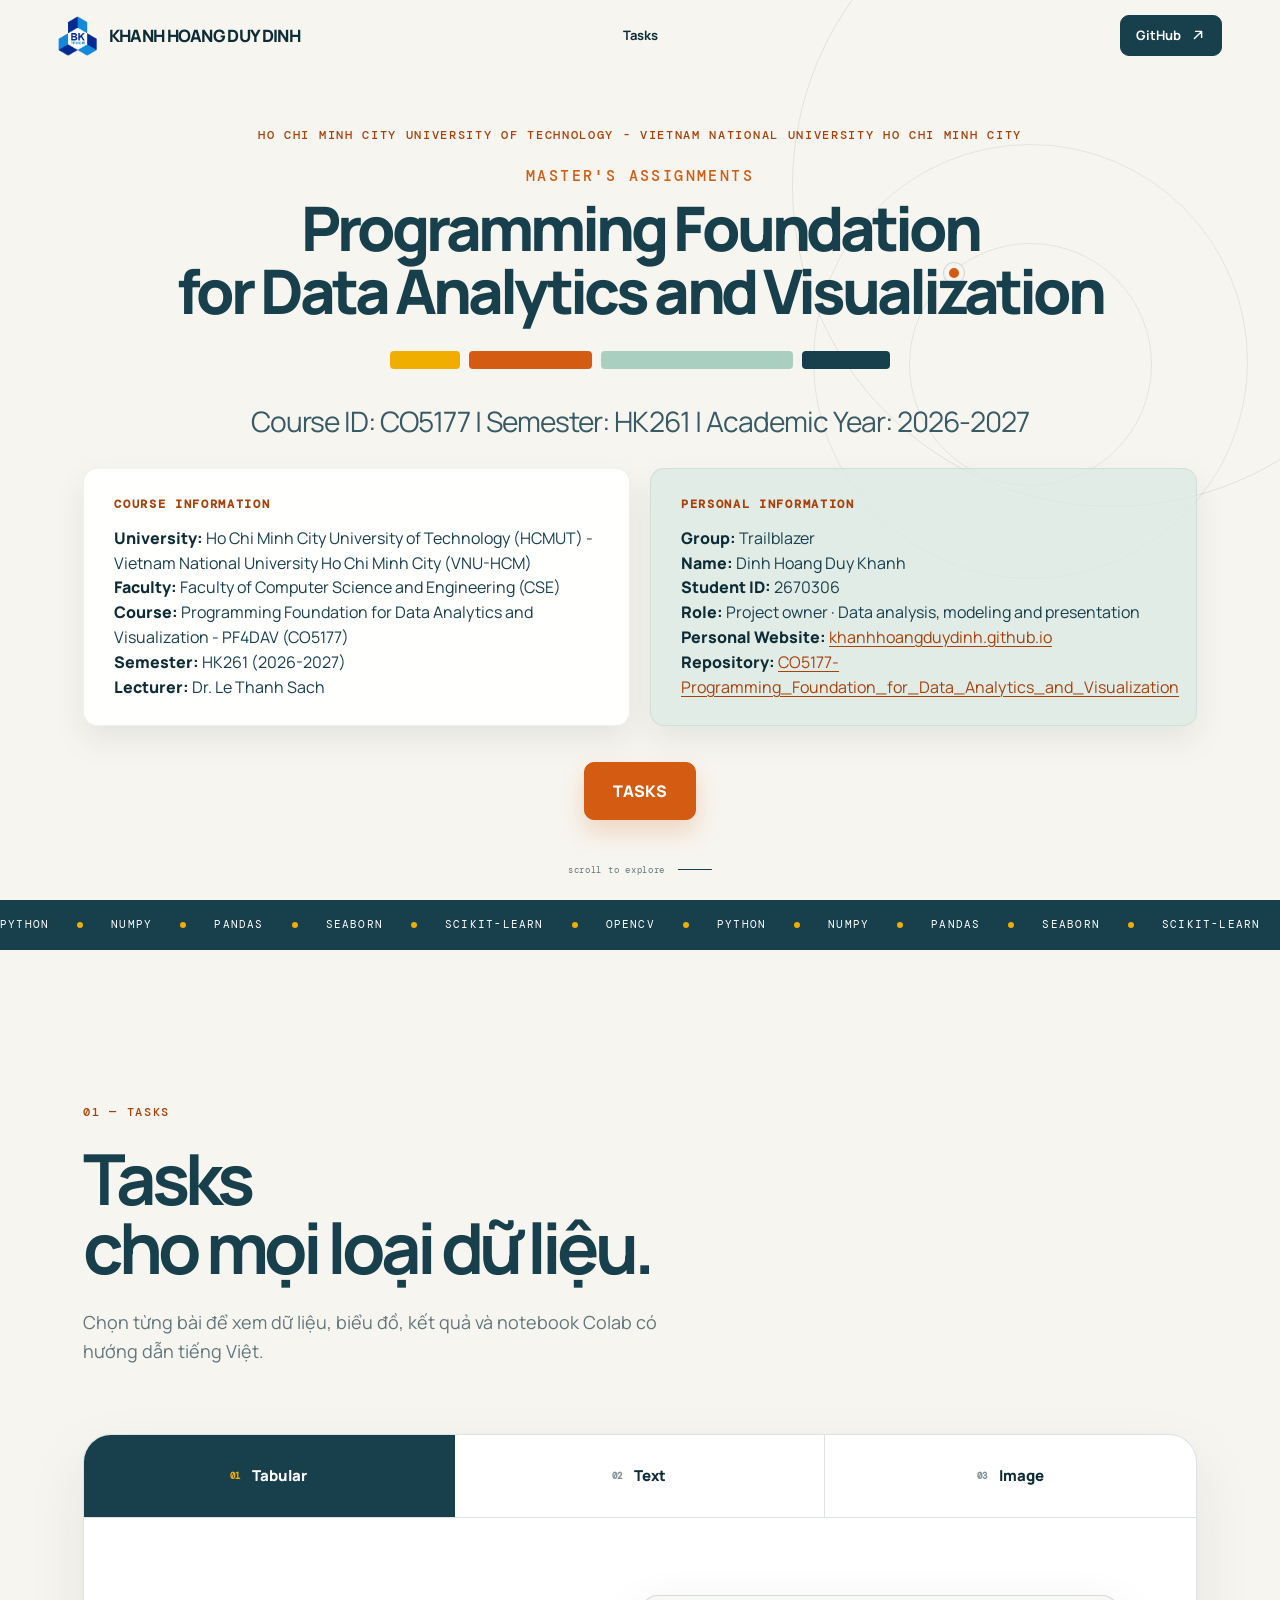
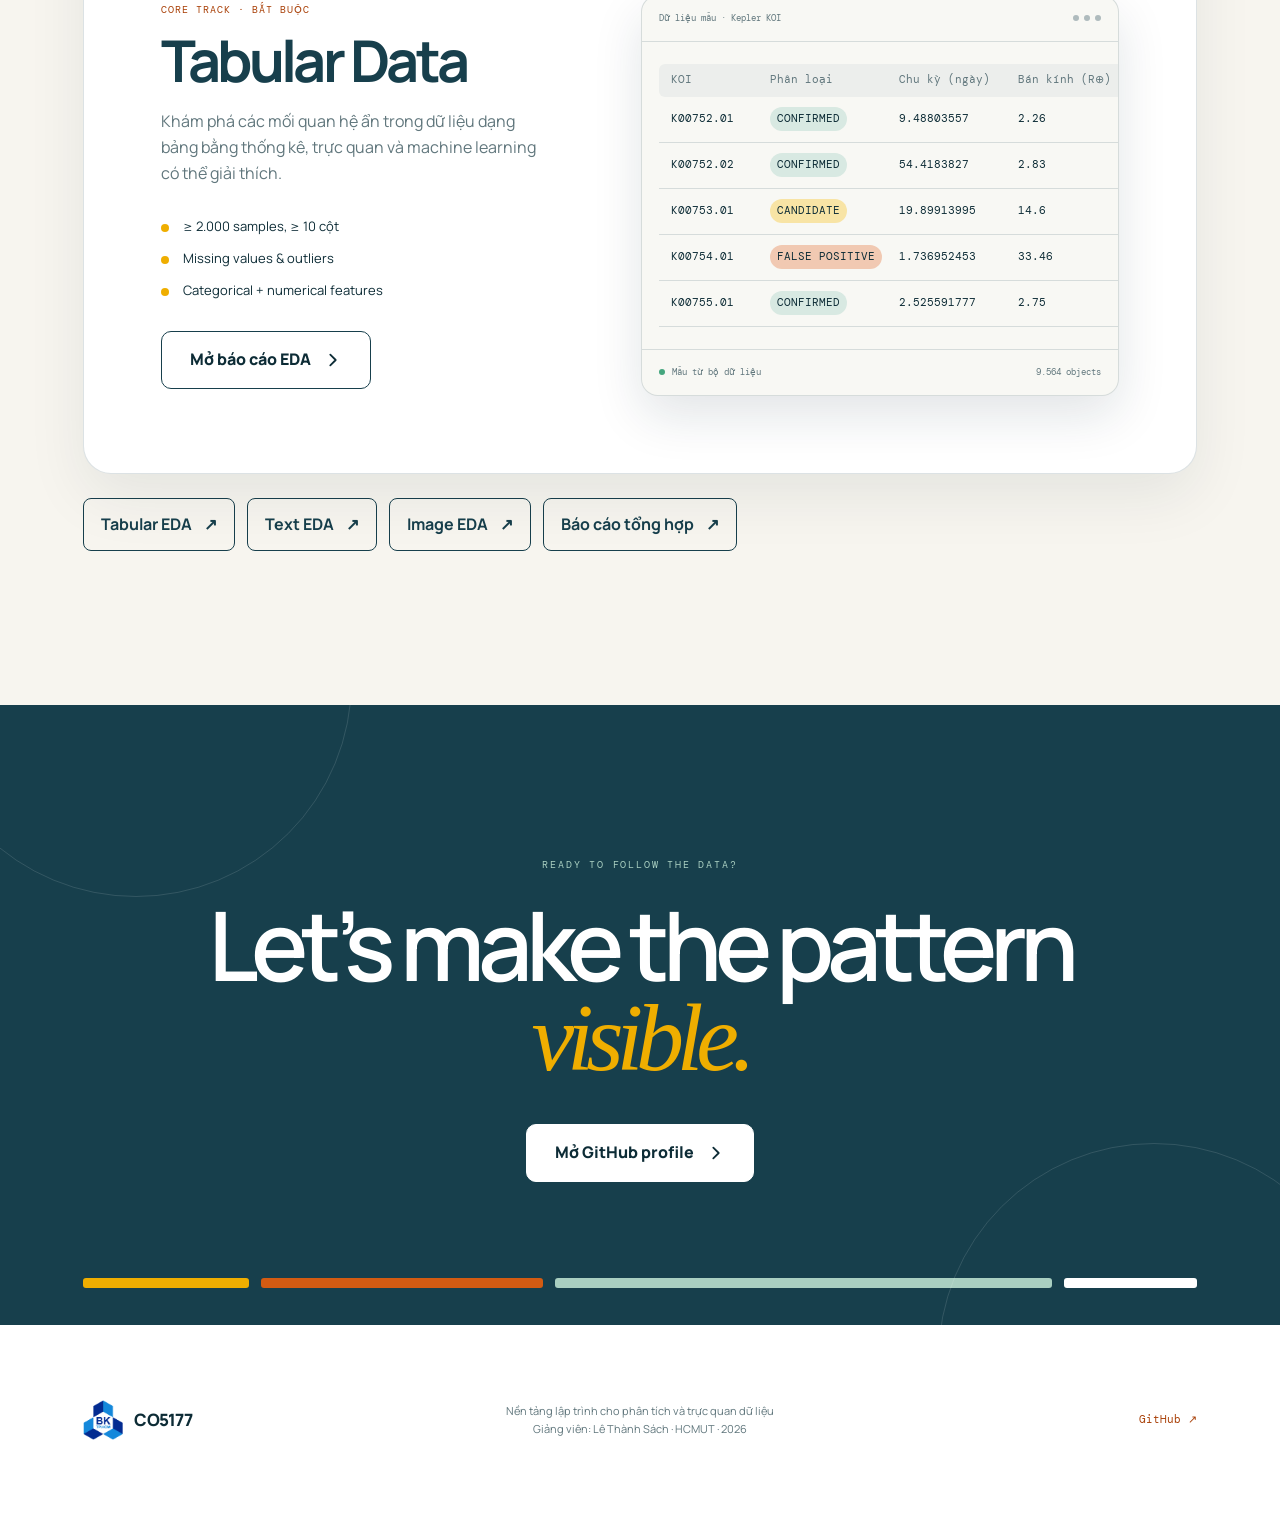
==== commit 4a920b73: "Remove overview section from landing page" ====
--- a/index.html
+++ b/index.html
@@ -47,7 +47,6 @@
       </button>
 
       <nav class="site-nav" id="site-nav" aria-label="Điều hướng chính" data-nav>
-        <a href="#overview">Overview</a>
         <a href="#data-tracks">Tasks</a>
       </nav>
 
@@ -103,14 +102,8 @@
             </aside>
           </div>
           <div class="hero-actions reveal">
-            <a class="button button-primary" href="#overview">
-              OVERVIEW
-              <svg viewBox="0 0 20 20" aria-hidden="true">
-                <path d="m7 4 6 6-6 6" />
-              </svg>
-            </a>
             <a
-              class="button button-secondary"
+              class="button button-primary"
               href="#data-tracks"
             >
               TASKS
@@ -137,68 +130,9 @@
         </div>
       </section>
 
-      <section class="section overview-section" id="overview">
-        <div class="section-heading reveal">
-          <p class="section-kicker">01 — TỔNG QUAN</p>
-          <h2>Phân tích dữ liệu.<br>Khám phá và đánh giá.</h2>
-          <p>
-            Tổng hợp ba bài tập về dữ liệu dạng bảng, văn bản và hình ảnh,
-            cùng notebook, kết quả phân tích và báo cáo môn học.
-          </p>
-        </div>
-
-        <div class="overview-grid">
-          <article class="overview-card overview-card-large reveal">
-            <span class="card-label">MỤC TIÊU</span>
-            <h3>Hiểu dữ liệu.<br><em>Rút kết luận.</em></h3>
-            <p>
-              Sử dụng Python để khám phá, trực quan hóa và tiền xử lý dữ liệu,
-              sau đó xây dựng và đánh giá các mô hình phân loại.
-            </p>
-            <div class="mini-flow" role="img" aria-label="Bốn giai đoạn dự án">
-              <span>KHÁM PHÁ</span><i></i><span>TIỀN XỬ LÝ</span><i></i>
-              <span>MÔ HÌNH</span><i></i><span>ĐÁNH GIÁ</span>
-            </div>
-          </article>
-
-          <article class="overview-card stat-card stat-yellow reveal">
-            <span class="card-label">DỮ LIỆU</span>
-            <strong><span>3</span></strong>
-            <p>Dạng dữ liệu được phân tích: bảng, văn bản và hình ảnh.</p>
-          </article>
-
-          <article class="overview-card stat-card stat-mint reveal">
-            <span class="card-label">IMAGE DATA</span>
-            <strong><span>17.034</span></strong>
-            <p>Ảnh có nhãn thuộc 6 lớp trong bộ Intel Image Classification.</p>
-          </article>
-
-          <article class="overview-card profile-card reveal">
-            <div class="profile-head">
-              <span class="profile-avatar">KD</span>
-              <div>
-                <strong>Khanh Hoang Duy Dinh</strong>
-                <small>Project owner · HCMUT</small>
-              </div>
-            </div>
-            <p>Thực hiện bài tập môn CO5177 về phân tích và trực quan dữ liệu.</p>
-            <a
-              href="https://github.com/khanhhoangduydinh"
-              target="_blank"
-              rel="noreferrer"
-            >
-              @khanhhoangduydinh
-              <svg viewBox="0 0 20 20" aria-hidden="true">
-                <path d="M5.5 14.5 14.5 5.5M7 5.5h7.5V13" />
-              </svg>
-            </a>
-          </article>
-        </div>
-      </section>
-
       <section class="section tracks-section" id="data-tracks">
         <div class="section-heading reveal">
-          <p class="section-kicker">02 — TASKS</p>
+          <p class="section-kicker">01 — TASKS</p>
           <h2>Tasks<br>cho mọi loại dữ liệu.</h2>
           <p>Chọn từng bài để xem dữ liệu, biểu đồ, kết quả và notebook Colab có hướng dẫn tiếng Việt.</p>
         </div>
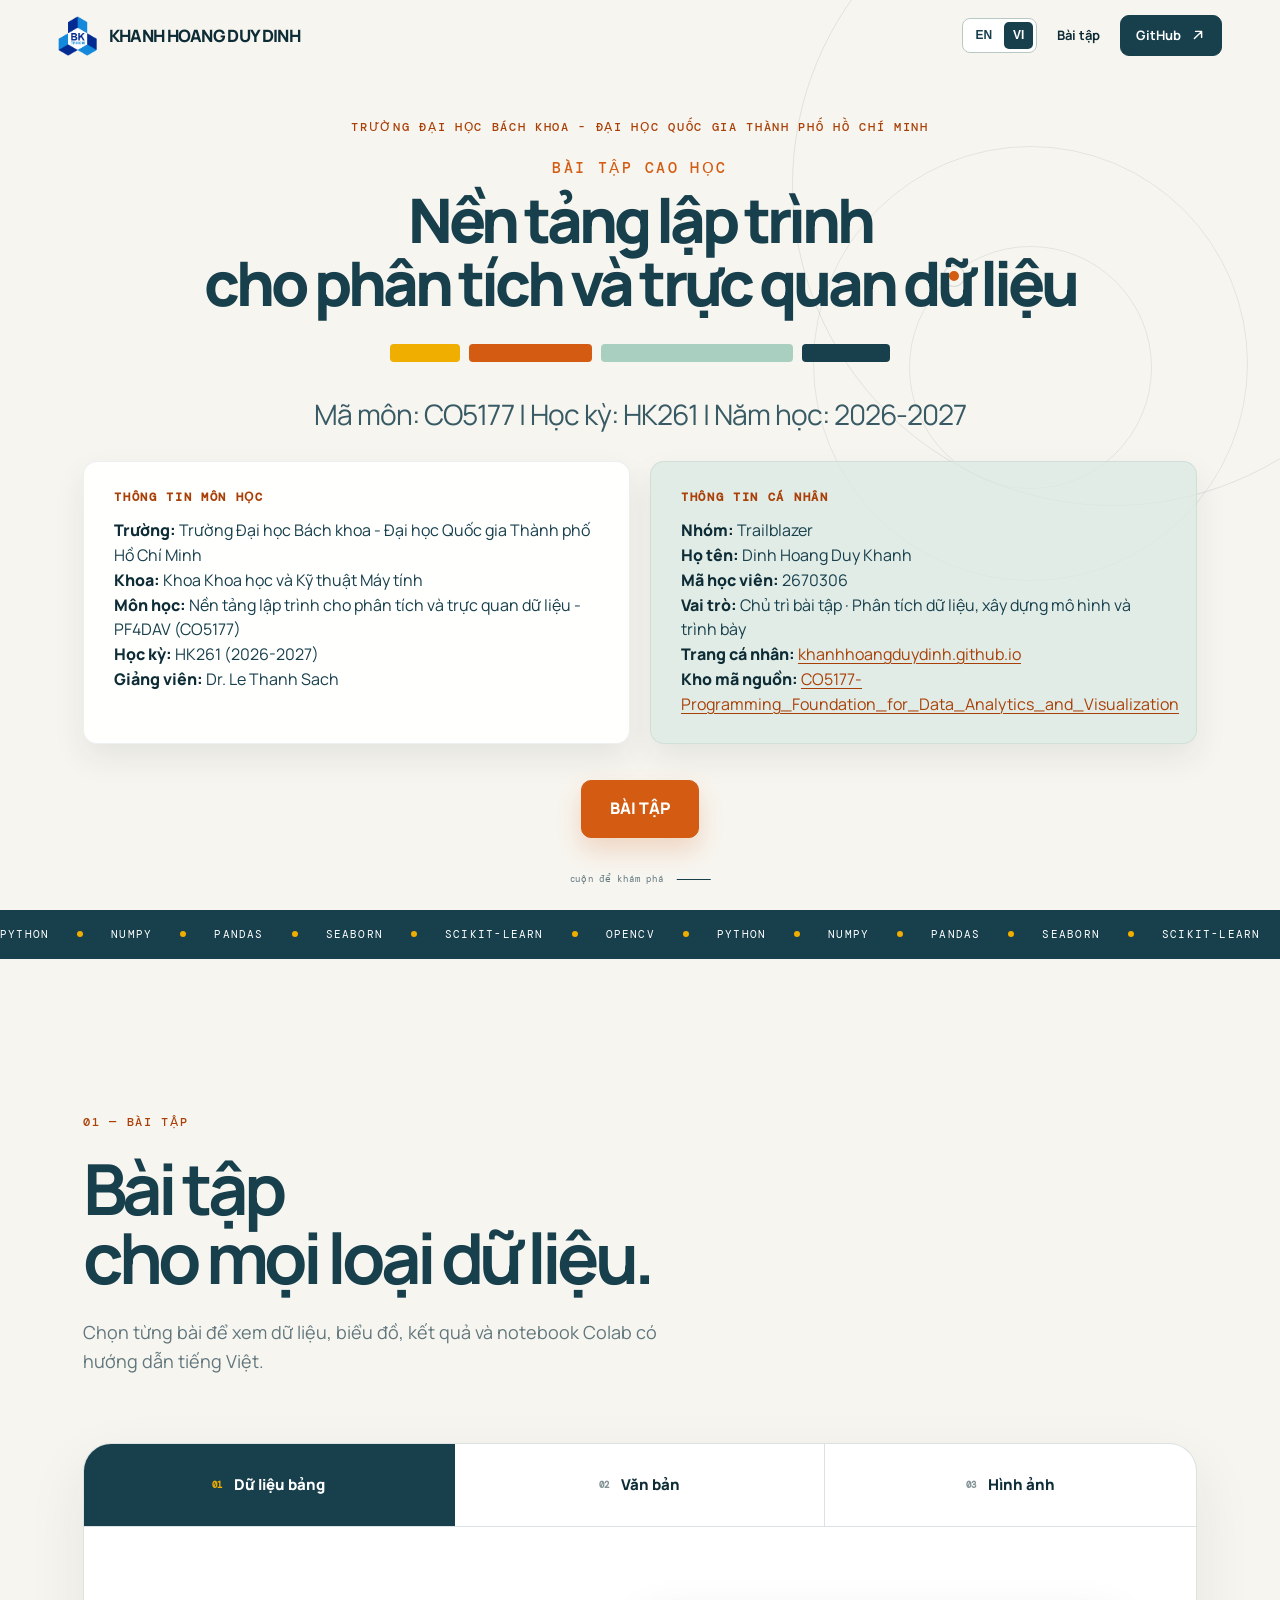
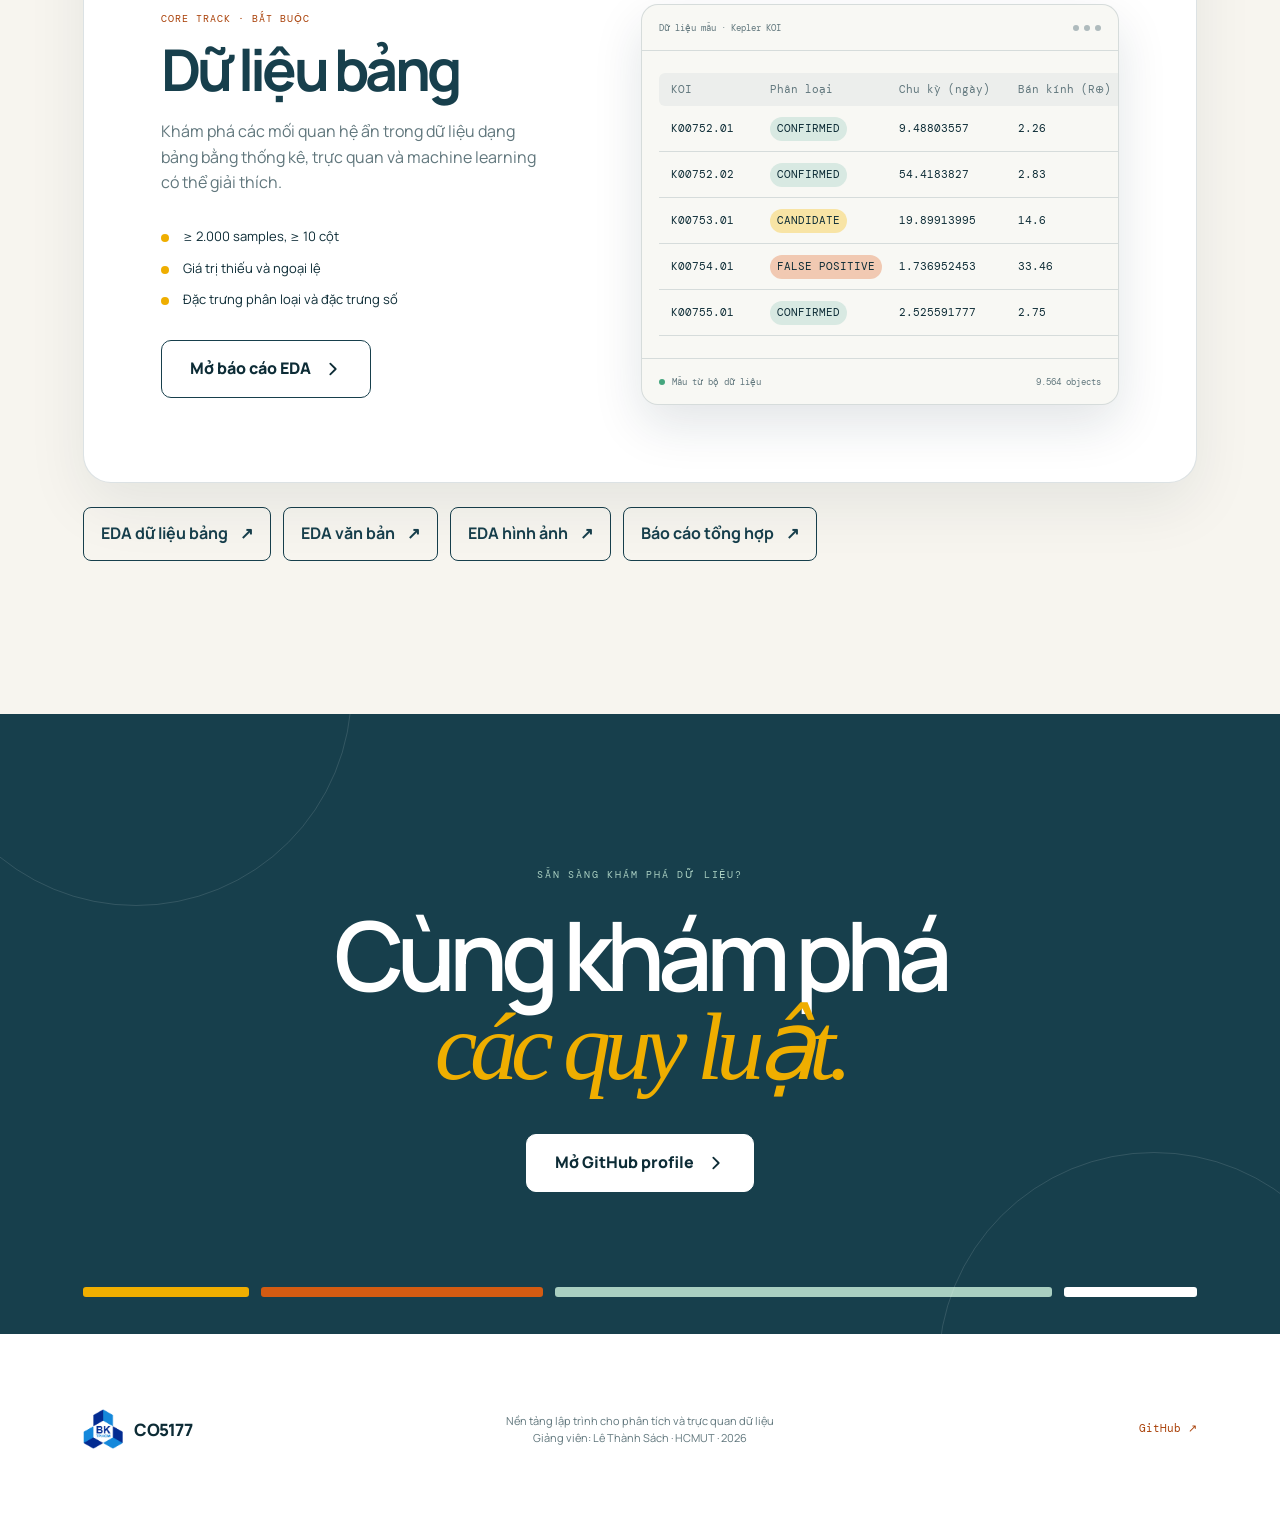
==== commit 698bcb36: "Add curated English and Vietnamese website modes" ====
--- a/index.html
+++ b/index.html
@@ -21,10 +21,11 @@
       href="https://fonts.googleapis.com/css2?family=DM+Mono:wght@400;500&family=Manrope:wght@400;500;600;700;800&display=swap"
       rel="stylesheet"
     >
-    <link rel="stylesheet" href="styles.css?v=2">
+    <link rel="stylesheet" href="assets/css/styles.css?v=2">
     <script>
       document.documentElement.classList.add("js");
     </script>
+    <link rel="stylesheet" href="assets/css/i18n.css">
   </head>
   <body>
     <a class="skip-link" href="#main-content">Đi đến nội dung chính</a>
@@ -35,6 +36,7 @@
         <span>KHANH HOANG DUY DINH</span>
       </a>
 
+      <div class="language-switch" role="group" aria-label="Language / Ngôn ngữ"><button type="button" data-language="en" aria-pressed="false">EN</button><button type="button" data-language="vi" aria-pressed="false">VI</button></div>
       <button
         class="menu-toggle"
         type="button"
@@ -262,6 +264,7 @@
       </a>
     </footer>
 
-    <script src="script.js?v=2"></script>
+    <script src="assets/js/script.js?v=2"></script>
+    <script src="assets/js/i18n.js"></script>
   </body>
 </html>
--- a/assets/css/styles.css
+++ b/assets/css/styles.css
@@ -0,0 +1,1812 @@
+:root {
+  --ink: #173f4c;
+  --ink-deep: #0d2c36;
+  --paper: #f7f5ef;
+  --white: #ffffff;
+  --orange: #d35b12;
+  --orange-dark: #a94008;
+  --yellow: #efae00;
+  --mint: #a9cfc1;
+  --mint-light: #d8e9e2;
+  --line: rgba(23, 63, 76, 0.15);
+  --muted: #61777d;
+  --mono: "DM Mono", monospace;
+  --sans: "Manrope", sans-serif;
+  --radius-lg: 28px;
+  --radius-md: 18px;
+  --shadow: 0 26px 70px rgba(14, 44, 54, 0.14);
+}
+
+* {
+  box-sizing: border-box;
+}
+
+html {
+  scroll-behavior: smooth;
+  overflow-x: hidden;
+}
+
+body {
+  margin: 0;
+  color: var(--ink-deep);
+  background: var(--paper);
+  font-family: var(--sans);
+  font-size: 16px;
+  line-height: 1.6;
+  -webkit-font-smoothing: antialiased;
+  overflow-x: hidden;
+}
+
+button,
+a {
+  -webkit-tap-highlight-color: transparent;
+}
+
+a {
+  color: inherit;
+  text-decoration: none;
+}
+
+button {
+  color: inherit;
+  font: inherit;
+}
+
+svg {
+  display: block;
+}
+
+.skip-link {
+  position: fixed;
+  z-index: 1000;
+  top: 12px;
+  left: 12px;
+  padding: 10px 16px;
+  color: var(--white);
+  background: var(--ink-deep);
+  border-radius: 8px;
+  transform: translateY(-160%);
+}
+
+.skip-link:focus {
+  transform: translateY(0);
+}
+
+:focus-visible {
+  outline: 3px solid var(--yellow);
+  outline-offset: 4px;
+}
+
+.site-header {
+  position: fixed;
+  z-index: 100;
+  top: 0;
+  left: 0;
+  width: 100%;
+  min-height: 72px;
+  display: grid;
+  grid-template-columns: 1fr auto 1fr;
+  align-items: center;
+  padding: 0 4.5vw;
+  border-bottom: 1px solid transparent;
+  transition: background 220ms ease, border-color 220ms ease, backdrop-filter 220ms ease;
+}
+
+.site-header.is-scrolled {
+  background: rgba(247, 245, 239, 0.86);
+  border-color: var(--line);
+  backdrop-filter: blur(18px);
+}
+
+.brand {
+  justify-self: start;
+  display: inline-flex;
+  align-items: center;
+  gap: 11px;
+  font-size: 17px;
+  font-weight: 800;
+  letter-spacing: -0.04em;
+}
+
+.brand-logo {
+  width: 40px;
+  height: 40px;
+  display: block;
+  object-fit: contain;
+  mix-blend-mode: multiply;
+}
+
+.site-nav {
+  display: flex;
+  align-items: center;
+  gap: 34px;
+  font-size: 13px;
+  font-weight: 700;
+}
+
+.site-nav a {
+  position: relative;
+  padding: 8px 0;
+}
+
+.site-nav a::after {
+  position: absolute;
+  right: 0;
+  bottom: 3px;
+  left: 0;
+  height: 2px;
+  background: var(--orange);
+  content: "";
+  transform: scaleX(0);
+  transform-origin: right;
+  transition: transform 180ms ease;
+}
+
+.site-nav a:hover::after,
+.site-nav a.is-active::after {
+  transform: scaleX(1);
+  transform-origin: left;
+}
+
+.header-cta {
+  justify-self: end;
+  display: inline-flex;
+  align-items: center;
+  gap: 9px;
+  padding: 9px 15px;
+  color: var(--white);
+  background: var(--ink);
+  border: 1px solid var(--ink);
+  border-radius: 9px;
+  font-size: 13px;
+  font-weight: 700;
+  transition: color 180ms ease, background 180ms ease, transform 180ms ease;
+}
+
+.header-cta:hover {
+  color: var(--ink);
+  background: transparent;
+  transform: translateY(-2px);
+}
+
+.header-cta svg,
+.text-link svg,
+.profile-card a svg {
+  width: 16px;
+  fill: none;
+  stroke: currentColor;
+  stroke-linecap: round;
+  stroke-linejoin: round;
+  stroke-width: 1.8;
+}
+
+.menu-toggle {
+  display: none;
+}
+
+.hero {
+  position: relative;
+  min-height: 100svh;
+  display: grid;
+  grid-template-columns: minmax(0, 1fr);
+  align-items: center;
+  gap: 38px;
+  padding: 118px 6.5vw 72px;
+  isolation: isolate;
+}
+
+.hero::before {
+  position: absolute;
+  z-index: -2;
+  top: -15%;
+  right: -12%;
+  width: 50vw;
+  height: 50vw;
+  border: 1px solid rgba(23, 63, 76, 0.1);
+  border-radius: 50%;
+  content: "";
+}
+
+.hero-orbit {
+  position: absolute;
+  z-index: -1;
+  border: 1px solid rgba(23, 63, 76, 0.09);
+  border-radius: 50%;
+}
+
+.hero-orbit-one {
+  top: 16%;
+  right: 2.5%;
+  width: 34vw;
+  height: 34vw;
+}
+
+.hero-orbit-two {
+  top: 27%;
+  right: 10%;
+  width: 19vw;
+  height: 19vw;
+}
+
+.hero-orbit-two::before {
+  position: absolute;
+  top: 8%;
+  left: 14%;
+  width: 10px;
+  height: 10px;
+  background: var(--orange);
+  border: 5px solid var(--paper);
+  border-radius: 50%;
+  box-shadow: 0 0 0 1px var(--line);
+  content: "";
+}
+
+.eyebrow,
+.section-kicker {
+  display: flex;
+  align-items: center;
+  gap: 10px;
+  margin: 0 0 22px;
+  color: var(--orange-dark);
+  font-family: var(--mono);
+  font-size: 12px;
+  font-weight: 500;
+  letter-spacing: 0.14em;
+}
+
+.eyebrow-dot {
+  width: 8px;
+  height: 8px;
+  background: var(--orange);
+  border-radius: 50%;
+  box-shadow: 0 0 0 5px rgba(211, 91, 18, 0.14);
+}
+
+.hero h1 {
+  max-width: 1400px;
+  margin: 0 auto;
+  color: var(--ink);
+  font-size: clamp(21px, 1.9vw, 30px);
+  font-weight: 800;
+  letter-spacing: 0.14em;
+  line-height: 1.1;
+  text-align: center;
+}
+
+.hero h1 span {
+  display: block;
+}
+
+.hero h1 > span:first-child {
+  color: var(--orange);
+  font-family: var(--mono);
+  font-size: 0.62em;
+  font-weight: 500;
+  letter-spacing: 0.16em;
+  line-height: 1.2;
+}
+
+.hero h1 .hero-title-accent {
+  margin-top: 12px;
+  color: var(--ink);
+  font-size: clamp(44px, 4.8vw, 76px);
+  letter-spacing: -0.065em;
+  line-height: 1.02;
+}
+
+.signal-bars {
+  display: grid;
+  grid-template-columns: 0.8fr 1.4fr 2.2fr 1fr;
+  gap: 9px;
+  width: min(500px, 86%);
+  margin: 29px auto 33px;
+}
+
+.signal-bars span {
+  height: 18px;
+  border-radius: 4px;
+}
+
+.signal-bars span:nth-child(1) { background: var(--yellow); }
+.signal-bars span:nth-child(2) { background: var(--orange); }
+.signal-bars span:nth-child(3) { background: var(--mint); }
+.signal-bars span:nth-child(4) { background: var(--ink); }
+
+.hero-lead {
+  max-width: 1080px;
+  margin: 0 auto;
+  color: #385a64;
+  font-size: clamp(22px, 2.2vw, 32px);
+  letter-spacing: -0.035em;
+  line-height: 1.42;
+  text-align: center;
+}
+
+.hero-copy {
+  width: min(100%, 1400px);
+  margin: 0 auto;
+  text-align: center;
+}
+
+.hero .eyebrow {
+  justify-content: center;
+  text-align: center;
+}
+
+.hero-info-grid {
+  width: min(100%, 1600px);
+  display: grid;
+  grid-template-columns: repeat(2, minmax(0, 1fr));
+  gap: 20px;
+  margin: 26px auto 0;
+  text-align: left;
+}
+
+.course-info {
+  height: 100%;
+  margin: 0;
+  padding: 26px 30px;
+  color: var(--ink);
+  background: rgba(255, 255, 255, 0.94);
+  border: 1px solid rgba(23, 63, 76, 0.08);
+  border-radius: 14px;
+  box-shadow: 0 14px 32px rgba(14, 44, 54, 0.08);
+  font-size: clamp(15px, 1.25vw, 19px);
+  line-height: 1.55;
+}
+
+.course-info p {
+  margin: 0;
+}
+
+.info-card-label {
+  display: block;
+  margin-bottom: 12px;
+  color: var(--orange-dark);
+  font-family: var(--mono);
+  font-size: 12px;
+  font-weight: 700;
+  letter-spacing: 0.14em;
+}
+
+.personal-info {
+  background: rgba(216, 233, 226, 0.72);
+}
+
+.course-info strong {
+  color: var(--ink-deep);
+  font-weight: 800;
+}
+
+.info-link {
+  color: var(--orange-dark);
+  text-decoration: underline;
+  text-decoration-thickness: 1px;
+  text-underline-offset: 3px;
+}
+
+.info-link:hover {
+  color: var(--ink-deep);
+}
+
+.marker {
+  position: relative;
+  white-space: nowrap;
+}
+
+.marker::after {
+  position: absolute;
+  z-index: -1;
+  right: -4px;
+  bottom: 1px;
+  left: -4px;
+  height: 10px;
+  background: var(--yellow);
+  border-radius: 2px;
+  content: "";
+  transform: rotate(-1.5deg);
+  opacity: 0.62;
+}
+
+.hero-actions {
+  display: flex;
+  flex-wrap: wrap;
+  gap: 14px;
+  justify-content: center;
+  margin-top: 36px;
+}
+
+.button {
+  min-height: 58px;
+  display: inline-flex;
+  align-items: center;
+  justify-content: center;
+  gap: 13px;
+  padding: 0 28px;
+  border: 1px solid var(--ink);
+  border-radius: 10px;
+  font-size: 16px;
+  font-weight: 800;
+  transition: transform 180ms ease, box-shadow 180ms ease, background 180ms ease, color 180ms ease;
+}
+
+.button:hover {
+  transform: translateY(-3px);
+}
+
+.button svg {
+  width: 18px;
+  fill: none;
+  stroke: currentColor;
+  stroke-linecap: round;
+  stroke-linejoin: round;
+  stroke-width: 2;
+}
+
+.button-primary {
+  color: var(--white);
+  background: var(--orange);
+  border-color: var(--orange);
+  box-shadow: 0 12px 25px rgba(211, 91, 18, 0.2);
+}
+
+.button-primary:hover {
+  background: var(--orange-dark);
+  box-shadow: 0 16px 30px rgba(211, 91, 18, 0.28);
+}
+
+.button-secondary {
+  background: rgba(255, 255, 255, 0.35);
+}
+
+.button-secondary:hover {
+  color: var(--white);
+  background: var(--ink);
+}
+
+.hero-visual {
+  position: relative;
+  border: 1px solid rgba(23, 63, 76, 0.17);
+  background: rgba(255, 255, 255, 0.68);
+  border-radius: var(--radius-lg);
+  box-shadow: var(--shadow);
+  backdrop-filter: blur(12px);
+  transform-style: preserve-3d;
+  transition: transform 300ms ease;
+  overflow: hidden;
+}
+
+.terminal-top,
+.terminal-log {
+  display: flex;
+  align-items: center;
+  padding: 0 22px;
+  color: var(--muted);
+  font-family: var(--mono);
+  font-size: 11px;
+}
+
+.terminal-top {
+  min-height: 50px;
+  border-bottom: 1px solid var(--line);
+}
+
+.terminal-dots {
+  display: flex;
+  gap: 5px;
+  margin-right: 18px;
+}
+
+.terminal-dots i {
+  width: 7px;
+  height: 7px;
+  background: var(--line);
+  border-radius: 50%;
+}
+
+.terminal-dots i:first-child { background: var(--orange); }
+.terminal-dots i:nth-child(2) { background: var(--yellow); }
+
+.terminal-status {
+  display: flex;
+  align-items: center;
+  gap: 7px;
+  margin-left: auto;
+}
+
+.terminal-status i {
+  width: 6px;
+  height: 6px;
+  background: #45a67e;
+  border-radius: 50%;
+  box-shadow: 0 0 0 4px rgba(69, 166, 126, 0.12);
+}
+
+.pipeline-canvas {
+  position: relative;
+  height: min(52vh, 470px);
+  min-height: 410px;
+  background-image: radial-gradient(rgba(23, 63, 76, 0.13) 1px, transparent 1px);
+  background-size: 22px 22px;
+  overflow: hidden;
+}
+
+.pipeline-canvas::after {
+  position: absolute;
+  inset: 0;
+  background: linear-gradient(90deg, rgba(247, 245, 239, 0.5), transparent 35%, transparent 70%, rgba(247, 245, 239, 0.5));
+  content: "";
+  pointer-events: none;
+}
+
+.pipeline-lines {
+  position: absolute;
+  z-index: 1;
+  inset: 0;
+  width: 100%;
+  height: 100%;
+  fill: none;
+  stroke: rgba(23, 63, 76, 0.22);
+  stroke-dasharray: 5 7;
+  stroke-width: 2;
+}
+
+.pipeline-lines .line-pulse {
+  stroke: var(--orange);
+  stroke-dasharray: 22 260;
+  stroke-linecap: round;
+  animation: flow-line 3s linear infinite;
+}
+
+.pipeline-lines .pulse-two {
+  stroke: var(--mint);
+  animation-delay: 1.25s;
+}
+
+@keyframes flow-line {
+  to { stroke-dashoffset: -282; }
+}
+
+.pipeline-node {
+  position: absolute;
+  z-index: 3;
+  width: 160px;
+  padding: 14px;
+  background: var(--white);
+  border: 1px solid var(--line);
+  border-radius: 14px;
+  box-shadow: 0 12px 28px rgba(14, 44, 54, 0.1);
+}
+
+.node-input { top: 36px; left: 28px; }
+.node-process { top: 151px; left: calc(50% - 80px); }
+.node-output { right: 27px; bottom: 34px; }
+
+.node-index {
+  position: absolute;
+  top: 12px;
+  right: 12px;
+  color: #90a0a4;
+  font-family: var(--mono);
+  font-size: 9px;
+}
+
+.node-icon {
+  width: 36px;
+  height: 36px;
+  display: grid;
+  place-items: center;
+  margin-bottom: 12px;
+  border-radius: 9px;
+}
+
+.node-icon svg {
+  width: 19px;
+  fill: none;
+  stroke: currentColor;
+  stroke-linecap: round;
+  stroke-linejoin: round;
+  stroke-width: 1.7;
+}
+
+.node-icon-yellow { color: #8a6300; background: #fff0bd; }
+.node-icon-orange { color: #9b3e08; background: #f9d2ba; }
+.node-icon-mint { color: var(--ink); background: var(--mint-light); }
+
+.pipeline-node strong,
+.pipeline-node small {
+  display: block;
+}
+
+.pipeline-node strong {
+  font-size: 13px;
+}
+
+.pipeline-node small {
+  margin-top: 3px;
+  color: var(--muted);
+  font-family: var(--mono);
+  font-size: 8px;
+}
+
+.metric-card {
+  position: absolute;
+  z-index: 4;
+  width: 128px;
+  padding: 11px 12px;
+  color: var(--white);
+  background: var(--ink);
+  border-radius: 12px;
+  box-shadow: 0 12px 25px rgba(14, 44, 54, 0.21);
+}
+
+.metric-card-top { top: 29px; right: 21px; }
+.metric-card-bottom { bottom: 24px; left: 25px; }
+
+.metric-card span,
+.metric-card em {
+  display: block;
+  font-family: var(--mono);
+  font-size: 7px;
+  font-style: normal;
+  opacity: 0.66;
+}
+
+.metric-card strong {
+  display: block;
+  margin: 2px 0;
+  font-size: 20px;
+}
+
+.metric-card svg {
+  width: 100%;
+  height: 24px;
+  fill: none;
+  stroke: var(--yellow);
+  stroke-width: 2;
+  vector-effect: non-scaling-stroke;
+}
+
+.metric-card-bottom {
+  color: var(--ink-deep);
+  background: var(--yellow);
+}
+
+.metric-card-bottom em { opacity: 0.65; }
+
+.terminal-log {
+  min-height: 51px;
+  gap: 18px;
+  border-top: 1px solid var(--line);
+  overflow: hidden;
+}
+
+.terminal-log span {
+  display: flex;
+  align-items: center;
+  gap: 6px;
+  white-space: nowrap;
+}
+
+.terminal-log i { font-style: normal; }
+.log-ok { color: #38966f; }
+
+.log-live {
+  width: 6px;
+  height: 6px;
+  background: var(--orange);
+  border-radius: 50%;
+  animation: blink 1.2s ease infinite;
+}
+
+@keyframes blink {
+  50% { opacity: 0.2; }
+}
+
+.scroll-cue {
+  position: absolute;
+  bottom: 23px;
+  left: 50%;
+  display: flex;
+  align-items: center;
+  gap: 13px;
+  color: var(--muted);
+  font-family: var(--mono);
+  font-size: 9px;
+  letter-spacing: 0.08em;
+  transform: translateX(-50%);
+}
+
+.scroll-cue i {
+  width: 34px;
+  height: 1px;
+  background: var(--ink);
+  animation: cue 1.8s ease infinite;
+}
+
+@keyframes cue {
+  50% {
+    transform: scaleX(0.45);
+    transform-origin: right;
+  }
+}
+
+.ticker {
+  padding: 15px 0;
+  color: var(--white);
+  background: var(--ink);
+  border-top: 1px solid var(--ink);
+  border-bottom: 1px solid var(--ink);
+  overflow: hidden;
+}
+
+.ticker-track {
+  width: max-content;
+  display: flex;
+  align-items: center;
+  gap: 28px;
+  font-family: var(--mono);
+  font-size: 11px;
+  letter-spacing: 0.11em;
+  animation: ticker 28s linear infinite;
+}
+
+.ticker-track i {
+  width: 6px;
+  height: 6px;
+  background: var(--yellow);
+  border-radius: 50%;
+}
+
+@keyframes ticker {
+  to { transform: translateX(-50%); }
+}
+
+.section {
+  padding: clamp(95px, 12vw, 170px) 6.5vw;
+}
+
+.section-heading {
+  max-width: 730px;
+  margin-bottom: 68px;
+}
+
+.section-heading h2 {
+  margin: 0 0 26px;
+  color: var(--ink);
+  font-size: clamp(44px, 5.5vw, 86px);
+  font-weight: 700;
+  letter-spacing: -0.07em;
+  line-height: 0.98;
+}
+
+.section-heading > p:last-child {
+  max-width: 600px;
+  margin: 0;
+  color: var(--muted);
+  font-size: 18px;
+}
+
+.overview-section { background: var(--white); }
+
+.overview-grid {
+  display: grid;
+  grid-template-columns: 1.22fr 0.78fr 0.78fr;
+  gap: 18px;
+}
+
+.overview-card {
+  min-height: 250px;
+  padding: clamp(25px, 3vw, 40px);
+  border: 1px solid var(--line);
+  border-radius: var(--radius-md);
+}
+
+.overview-card-large {
+  grid-row: span 2;
+  min-height: 520px;
+  display: flex;
+  flex-direction: column;
+  justify-content: space-between;
+  color: var(--white);
+  background: var(--ink);
+  overflow: hidden;
+}
+
+.card-label {
+  font-family: var(--mono);
+  font-size: 10px;
+  letter-spacing: 0.12em;
+  opacity: 0.62;
+}
+
+.overview-card-large h3 {
+  margin: auto 0 24px;
+  font-size: clamp(38px, 4.5vw, 70px);
+  font-weight: 600;
+  letter-spacing: -0.065em;
+  line-height: 1.03;
+}
+
+.overview-card-large h3 em,
+.rubric-copy h2 em,
+.cta-content h2 em {
+  color: var(--yellow);
+  font-family: Georgia, serif;
+  font-weight: 400;
+}
+
+.overview-card-large > p {
+  max-width: 520px;
+  color: rgba(255, 255, 255, 0.67);
+}
+
+.mini-flow {
+  display: flex;
+  align-items: center;
+  margin-top: 35px;
+  font-family: var(--mono);
+  font-size: 8px;
+  letter-spacing: 0.08em;
+}
+
+.mini-flow i {
+  min-width: 18px;
+  flex: 1;
+  height: 1px;
+  margin: 0 10px;
+  background: rgba(255, 255, 255, 0.34);
+}
+
+.stat-card {
+  display: flex;
+  flex-direction: column;
+}
+
+.stat-yellow { background: var(--yellow); }
+.stat-mint { background: var(--mint); }
+
+.stat-card strong {
+  margin: auto 0 10px;
+  font-size: clamp(50px, 5vw, 76px);
+  letter-spacing: -0.07em;
+  line-height: 1;
+}
+
+.stat-card sup {
+  color: var(--orange-dark);
+  font-size: 0.42em;
+}
+
+.stat-card p {
+  max-width: 260px;
+  margin: 0;
+  font-size: 13px;
+  line-height: 1.5;
+}
+
+.profile-card {
+  grid-column: span 2;
+  background: #f3f0e8;
+}
+
+.profile-head {
+  display: flex;
+  align-items: center;
+  gap: 16px;
+}
+
+.profile-avatar {
+  width: 52px;
+  height: 52px;
+  display: grid;
+  place-items: center;
+  color: var(--white);
+  background: var(--orange);
+  border-radius: 50%;
+  font-family: var(--mono);
+  font-size: 13px;
+}
+
+.profile-head strong,
+.profile-head small { display: block; }
+.profile-head strong { font-size: 15px; }
+
+.profile-head small {
+  color: var(--muted);
+  font-family: var(--mono);
+  font-size: 9px;
+}
+
+.profile-card > p {
+  max-width: 500px;
+  margin: 25px 0 20px;
+  color: var(--muted);
+}
+
+.profile-card a {
+  display: inline-flex;
+  align-items: center;
+  gap: 8px;
+  color: var(--orange-dark);
+  font-family: var(--mono);
+  font-size: 11px;
+}
+
+.pipeline-section {
+  color: var(--white);
+  background: var(--ink-deep);
+}
+
+.section-heading-light h2 { color: var(--white); }
+.section-heading-light > p:last-child { color: rgba(255, 255, 255, 0.58); }
+.pipeline-section .section-kicker { color: var(--yellow); }
+
+.steps {
+  margin: 0;
+  padding: 0;
+  list-style: none;
+  border-top: 1px solid rgba(255, 255, 255, 0.16);
+}
+
+.step {
+  position: relative;
+  display: grid;
+  grid-template-columns: 75px 80px 1fr auto;
+  align-items: center;
+  gap: 22px;
+  min-height: 180px;
+  padding: 30px 22px;
+  border-bottom: 1px solid rgba(255, 255, 255, 0.16);
+  transition: background 200ms ease, padding 200ms ease;
+}
+
+.step::before {
+  position: absolute;
+  inset: 0;
+  background: var(--orange);
+  content: "";
+  transform: scaleY(0);
+  transform-origin: bottom;
+  transition: transform 240ms ease;
+}
+
+.step:hover::before { transform: scaleY(1); }
+.step > * { position: relative; z-index: 1; }
+
+.step-number {
+  color: rgba(255, 255, 255, 0.43);
+  font-family: var(--mono);
+  font-size: 13px;
+}
+
+.step-icon {
+  width: 66px;
+  height: 66px;
+  display: grid;
+  place-items: center;
+  color: var(--yellow);
+  border: 1px solid rgba(255, 255, 255, 0.23);
+  border-radius: 50%;
+  transition: color 200ms ease, background 200ms ease;
+}
+
+.step:hover .step-icon {
+  color: var(--ink-deep);
+  background: var(--yellow);
+}
+
+.step-icon svg {
+  width: 28px;
+  fill: none;
+  stroke: currentColor;
+  stroke-linecap: round;
+  stroke-linejoin: round;
+  stroke-width: 1.5;
+}
+
+.step h3 {
+  margin: 0 0 8px;
+  font-size: clamp(25px, 3vw, 42px);
+  letter-spacing: -0.05em;
+}
+
+.step p {
+  max-width: 590px;
+  margin: 0;
+  color: rgba(255, 255, 255, 0.55);
+}
+
+.step .step-meta {
+  margin-bottom: 5px;
+  color: var(--yellow);
+  font-family: var(--mono);
+  font-size: 9px;
+  letter-spacing: 0.12em;
+}
+
+.step:hover p,
+.step:hover .step-meta { color: rgba(255, 255, 255, 0.78); }
+
+.step-tag {
+  padding: 6px 10px;
+  border: 1px solid rgba(255, 255, 255, 0.25);
+  border-radius: 99px;
+  font-family: var(--mono);
+  font-size: 8px;
+  letter-spacing: 0.08em;
+}
+
+.tracks-section { background: var(--paper); }
+
+.track-shell {
+  border: 1px solid var(--line);
+  background: var(--white);
+  border-radius: var(--radius-lg);
+  box-shadow: 0 22px 60px rgba(14, 44, 54, 0.08);
+  overflow: hidden;
+}
+
+.track-tabs {
+  display: grid;
+  grid-template-columns: repeat(3, 1fr);
+  border-bottom: 1px solid var(--line);
+}
+
+.track-tabs button {
+  min-height: 82px;
+  display: flex;
+  align-items: center;
+  justify-content: center;
+  gap: 12px;
+  background: transparent;
+  border: 0;
+  border-right: 1px solid var(--line);
+  cursor: pointer;
+  font-size: 15px;
+  font-weight: 800;
+  transition: color 180ms ease, background 180ms ease;
+}
+
+.track-tabs button:last-child { border-right: 0; }
+
+.track-tabs button span {
+  color: #839296;
+  font-family: var(--mono);
+  font-size: 9px;
+}
+
+.track-tabs button[aria-selected="true"] {
+  color: var(--white);
+  background: var(--ink);
+}
+
+.track-tabs button[aria-selected="true"] span { color: var(--yellow); }
+
+.track-panel {
+  min-height: 500px;
+  display: grid;
+  grid-template-columns: 0.9fr 1.1fr;
+  align-items: center;
+  gap: 7vw;
+  padding: clamp(40px, 6vw, 90px);
+}
+
+.track-copy,
+.data-preview {
+  transition: opacity 150ms ease, transform 150ms ease;
+}
+
+.track-copy.is-changing,
+.data-preview.is-changing {
+  opacity: 0;
+  transform: translateY(8px);
+}
+
+.track-type {
+  margin: 0 0 14px;
+  color: var(--orange-dark);
+  font-family: var(--mono);
+  font-size: 10px;
+  letter-spacing: 0.1em;
+}
+
+.track-copy h3 {
+  margin: 0 0 20px;
+  color: var(--ink);
+  font-size: clamp(38px, 4.5vw, 64px);
+  letter-spacing: -0.065em;
+  line-height: 1;
+}
+
+.track-copy > p:not(.track-type) { color: var(--muted); }
+
+.track-list {
+  display: grid;
+  gap: 11px;
+  margin: 30px 0 0;
+  padding: 0;
+  list-style: none;
+  font-size: 13px;
+}
+
+.track-list li {
+  position: relative;
+  padding-left: 22px;
+}
+
+.track-list li::before {
+  position: absolute;
+  top: 0.62em;
+  left: 0;
+  width: 8px;
+  height: 8px;
+  background: var(--yellow);
+  border-radius: 50%;
+  content: "";
+}
+
+.track-report-link {
+  margin-top: 30px;
+}
+
+.track-report-link[hidden] {
+  display: none;
+}
+
+.task-quick-links {
+  display: flex;
+  flex-wrap: wrap;
+  gap: 12px;
+  margin-top: 24px;
+}
+
+.task-quick-links a {
+  display: inline-flex;
+  align-items: center;
+  gap: 12px;
+  padding: 13px 17px;
+  border: 1px solid var(--ink);
+  border-radius: 8px;
+  color: var(--ink);
+  font-weight: 700;
+  text-decoration: none;
+}
+
+.task-quick-links a:hover,
+.task-quick-links a:focus-visible {
+  color: #fff;
+  background: var(--ink);
+}
+
+.data-preview {
+  border: 1px solid var(--line);
+  background: #f8f8f4;
+  border-radius: 17px;
+  box-shadow: 0 20px 50px rgba(14, 44, 54, 0.12);
+  overflow: hidden;
+}
+
+.preview-toolbar,
+.preview-foot {
+  min-height: 46px;
+  display: flex;
+  align-items: center;
+  padding: 0 17px;
+  color: var(--muted);
+  font-family: var(--mono);
+  font-size: 9px;
+}
+
+.preview-toolbar {
+  justify-content: space-between;
+  border-bottom: 1px solid var(--line);
+}
+
+.preview-toolbar div { display: flex; gap: 5px; }
+
+.preview-toolbar i {
+  width: 6px;
+  height: 6px;
+  background: #afbbbd;
+  border-radius: 50%;
+}
+
+.preview-table {
+  min-height: 300px;
+  padding: 22px 17px;
+  overflow-x: auto;
+}
+
+.preview-table > div {
+  display: grid;
+  grid-template-columns: 1fr 1.3fr 1.2fr 1fr;
+  min-width: 470px;
+  align-items: center;
+  min-height: 46px;
+  padding: 0 12px;
+  border-bottom: 1px solid var(--line);
+  font-family: var(--mono);
+  font-size: 11px;
+}
+
+.preview-table .table-head {
+  min-height: 33px;
+  color: var(--muted);
+  background: rgba(23, 63, 76, 0.05);
+  border: 0;
+  border-radius: 6px;
+}
+
+.pill {
+  width: fit-content;
+  padding: 3px 7px;
+  border-radius: 99px;
+}
+
+.pill-yellow { background: #f8e4a5; }
+.pill-mint { background: var(--mint-light); }
+.pill-orange { background: #f1c9b2; }
+
+.preview-text {
+  min-height: 300px;
+  display: grid;
+  gap: 12px;
+  align-content: center;
+  padding: 26px;
+}
+
+.text-bubble {
+  max-width: 88%;
+  padding: 13px 16px;
+  border: 1px solid var(--line);
+  background: var(--white);
+  border-radius: 4px 15px 15px 15px;
+  font-size: 14px;
+}
+
+.text-bubble:nth-child(2) {
+  justify-self: end;
+  background: var(--mint-light);
+  border-radius: 15px 4px 15px 15px;
+}
+
+.text-bubble small {
+  display: block;
+  margin-top: 5px;
+  color: var(--muted);
+  font-size: 10px;
+}
+
+.text-bubble mark {
+  padding: 1px 3px;
+  background: rgba(239, 174, 0, 0.35);
+}
+
+.preview-image-grid {
+  min-height: 300px;
+  display: grid;
+  grid-template-columns: repeat(3, minmax(0, 150px));
+  justify-content: center;
+  gap: 10px;
+  padding: 18px;
+}
+
+.pixel-card {
+  position: relative;
+  aspect-ratio: 1;
+  border-radius: 10px;
+  overflow: hidden;
+}
+
+.pixel-card img {
+  display: block;
+  width: 100%;
+  height: 100%;
+  object-fit: cover;
+}
+
+.pixel-card span {
+  position: absolute;
+  right: 6px;
+  bottom: 6px;
+  padding: 3px 6px;
+  color: var(--white);
+  background: rgba(13, 44, 54, 0.75);
+  border-radius: 4px;
+  font-family: var(--mono);
+  font-size: 10px;
+}
+
+.preview-foot {
+  justify-content: space-between;
+  border-top: 1px solid var(--line);
+}
+
+.preview-foot span:first-child {
+  display: flex;
+  align-items: center;
+  gap: 7px;
+}
+
+.preview-foot i {
+  width: 6px;
+  height: 6px;
+  background: #45a67e;
+  border-radius: 50%;
+}
+
+.rubric-section {
+  padding-top: 0;
+  background: var(--paper);
+}
+
+.rubric-wrap {
+  display: grid;
+  grid-template-columns: 0.8fr 1.2fr;
+  align-items: center;
+  gap: 9vw;
+  padding: clamp(45px, 7vw, 100px);
+  color: var(--white);
+  background: var(--orange);
+  border-radius: var(--radius-lg);
+  overflow: hidden;
+}
+
+.rubric-copy .section-kicker { color: #ffd770; }
+
+.rubric-copy h2 {
+  margin: 0 0 27px;
+  font-size: clamp(42px, 5vw, 75px);
+  letter-spacing: -0.07em;
+  line-height: 0.98;
+}
+
+.rubric-copy p:not(.section-kicker) { color: rgba(255, 255, 255, 0.73); }
+.rubric-copy h2 em { color: var(--ink-deep); }
+
+.text-link {
+  display: inline-flex;
+  align-items: center;
+  gap: 9px;
+  margin-top: 20px;
+  padding-bottom: 3px;
+  border-bottom: 1px solid rgba(255, 255, 255, 0.5);
+  font-family: var(--mono);
+  font-size: 11px;
+}
+
+.rubric-dashboard {
+  display: grid;
+  grid-template-columns: 0.65fr 1fr;
+  align-items: center;
+  gap: 35px;
+  padding: 35px;
+  color: var(--ink-deep);
+  background: var(--paper);
+  border-radius: 20px;
+}
+
+.score-orbit {
+  aspect-ratio: 1;
+  display: grid;
+  place-items: center;
+  padding: 13px;
+  background: conic-gradient(var(--ink) 0 50%, var(--yellow) 50% 70%, var(--mint) 70% 85%, #e9945d 85% 95%, #d9d5ca 95%);
+  border-radius: 50%;
+}
+
+.score-orbit > div {
+  width: 100%;
+  height: 100%;
+  display: grid;
+  place-content: center;
+  text-align: center;
+  background: var(--paper);
+  border-radius: 50%;
+}
+
+.score-orbit span,
+.score-orbit small {
+  font-family: var(--mono);
+  font-size: 8px;
+  letter-spacing: 0.1em;
+}
+
+.score-orbit strong {
+  font-size: clamp(45px, 5vw, 70px);
+  letter-spacing: -0.07em;
+  line-height: 1.05;
+}
+
+.score-list {
+  display: grid;
+  gap: 16px;
+}
+
+.score-row {
+  display: grid;
+  grid-template-columns: 82px 1fr 25px;
+  align-items: center;
+  gap: 12px;
+  font-family: var(--mono);
+  font-size: 9px;
+}
+
+.score-row > div {
+  height: 5px;
+  background: #dedbd2;
+  border-radius: 99px;
+  overflow: hidden;
+}
+
+.score-row i {
+  width: var(--score);
+  height: 100%;
+  display: block;
+  background: var(--ink);
+  border-radius: inherit;
+}
+
+.score-row strong { font-size: 11px; }
+
+.cta-section {
+  position: relative;
+  min-height: 620px;
+  display: grid;
+  place-items: center;
+  padding: 110px 6.5vw;
+  color: var(--white);
+  background: var(--ink);
+  text-align: center;
+  overflow: hidden;
+}
+
+.cta-section::before,
+.cta-section::after {
+  position: absolute;
+  width: 430px;
+  height: 430px;
+  border: 1px solid rgba(255, 255, 255, 0.12);
+  border-radius: 50%;
+  content: "";
+}
+
+.cta-section::before { top: -240px; left: -80px; }
+.cta-section::after { right: -90px; bottom: -250px; }
+
+.cta-content {
+  position: relative;
+  z-index: 2;
+}
+
+.cta-content > p {
+  color: var(--mint);
+  font-family: var(--mono);
+  font-size: 10px;
+  letter-spacing: 0.18em;
+}
+
+.cta-content h2 {
+  margin: 28px 0 42px;
+  font-size: clamp(52px, 7.5vw, 112px);
+  font-weight: 600;
+  letter-spacing: -0.075em;
+  line-height: 0.92;
+}
+
+.cta-content h2 em { color: var(--yellow); }
+
+.button-light {
+  color: var(--ink-deep);
+  background: var(--white);
+  border-color: var(--white);
+}
+
+.button-light:hover {
+  color: var(--white);
+  background: transparent;
+}
+
+.cta-bars {
+  position: absolute;
+  right: 6.5vw;
+  bottom: 37px;
+  left: 6.5vw;
+  display: grid;
+  grid-template-columns: 1fr 1.7fr 3fr 0.8fr;
+  gap: 12px;
+}
+
+.cta-bars span {
+  height: 10px;
+  border-radius: 3px;
+}
+
+.cta-bars span:nth-child(1) { background: var(--yellow); }
+.cta-bars span:nth-child(2) { background: var(--orange); }
+.cta-bars span:nth-child(3) { background: var(--mint); }
+.cta-bars span:nth-child(4) { background: var(--white); }
+
+.site-footer {
+  min-height: 190px;
+  display: grid;
+  grid-template-columns: 1fr auto 1fr;
+  align-items: center;
+  gap: 35px;
+  padding: 45px 6.5vw;
+  background: var(--white);
+}
+
+.site-footer p {
+  margin: 0;
+  color: var(--muted);
+  font-size: 11px;
+  text-align: center;
+}
+
+.site-footer > a:last-child {
+  justify-self: end;
+  color: var(--orange-dark);
+  font-family: var(--mono);
+  font-size: 11px;
+}
+
+.js .reveal {
+  opacity: 0;
+  transform: translateY(28px);
+  transition: opacity 680ms ease, transform 680ms cubic-bezier(0.2, 0.8, 0.2, 1);
+}
+
+.js .reveal.is-visible {
+  opacity: 1;
+  transform: translateY(0);
+}
+
+@media (max-width: 1100px) {
+  .hero {
+    grid-template-columns: 1fr;
+    padding-top: 140px;
+  }
+
+  .hero-copy { max-width: 100%; }
+  .hero h1 { max-width: 1400px; }
+
+  .scroll-cue { display: none; }
+  .overview-grid { grid-template-columns: 1fr 1fr; }
+
+  .overview-card-large {
+    grid-row: auto;
+    grid-column: span 2;
+  }
+
+  .profile-card { grid-column: span 2; }
+  .track-panel { gap: 50px; }
+  .rubric-wrap { grid-template-columns: 1fr; }
+  .rubric-copy { max-width: 650px; }
+  .rubric-dashboard { max-width: 740px; }
+}
+
+@media (max-width: 760px) {
+  .site-header {
+    min-height: 64px;
+    grid-template-columns: 1fr auto;
+    padding: 0 20px;
+  }
+
+  .brand-logo {
+    width: 38px;
+    height: 38px;
+  }
+
+  .site-header.is-scrolled {
+    background: rgba(247, 245, 239, 0.97);
+    backdrop-filter: none;
+  }
+
+  .menu-toggle {
+    position: relative;
+    z-index: 3;
+    width: 43px;
+    height: 43px;
+    display: grid;
+    place-content: center;
+    gap: 6px;
+    padding: 0;
+    background: transparent;
+    border: 1px solid var(--line);
+    border-radius: 9px;
+  }
+
+  .menu-toggle span {
+    width: 19px;
+    height: 2px;
+    background: var(--ink);
+    transition: transform 180ms ease;
+  }
+
+  .menu-toggle[aria-expanded="true"] span:first-child {
+    transform: translateY(4px) rotate(45deg);
+  }
+
+  .menu-toggle[aria-expanded="true"] span:last-child {
+    transform: translateY(-4px) rotate(-45deg);
+  }
+
+  .site-nav {
+    position: fixed;
+    inset: 0;
+    display: grid;
+    place-content: center;
+    gap: 24px;
+    background: var(--paper);
+    font-size: 28px;
+    text-align: center;
+    transform: translateY(-105%);
+    transition: transform 280ms cubic-bezier(0.7, 0, 0.2, 1);
+  }
+
+  .site-nav.is-open { transform: translateY(0); }
+  .header-cta { display: none; }
+
+  .hero {
+    min-height: auto;
+    gap: 64px;
+    padding: 118px 20px 72px;
+  }
+
+  .hero h1 {
+    max-width: 100%;
+    font-size: 20px;
+    letter-spacing: 0.1em;
+  }
+
+  .hero h1 > span:first-child {
+    font-size: 0.58em;
+  }
+
+  .hero h1 .hero-title-accent {
+    margin-top: 9px;
+    font-size: clamp(30px, 9vw, 43px);
+    line-height: 1.04;
+  }
+  .hero-info-grid { grid-template-columns: 1fr; }
+  .course-info { padding: 20px 22px; font-size: 15px; }
+  .eyebrow { font-size: 9px; }
+  .signal-bars { margin-left: 4%; }
+  .hero-lead { font-size: 20px; }
+  .hero-actions { display: grid; }
+  .button { width: 100%; }
+  .pipeline-canvas { min-height: 480px; }
+  .pipeline-lines { display: none; }
+  .pipeline-node { width: 148px; }
+  .node-input { top: 35px; left: 18px; }
+  .node-process { top: 171px; right: 18px; left: auto; }
+  .node-output { right: auto; bottom: 35px; left: 18px; }
+
+  .metric-card-top {
+    top: 26px;
+    right: 14px;
+    transform: scale(0.82);
+  }
+
+  .metric-card-bottom {
+    right: 14px;
+    bottom: 29px;
+    left: auto;
+    transform: scale(0.82);
+  }
+
+  .terminal-log { justify-content: center; }
+  .terminal-log span:nth-child(-n + 2) { display: none; }
+  .section { padding: 90px 20px; }
+  .section-heading { margin-bottom: 45px; }
+  .section-heading h2 { font-size: 47px; }
+  .section-heading > p:last-child { font-size: 16px; }
+  .overview-grid { grid-template-columns: 1fr; }
+
+  .overview-card-large,
+  .profile-card {
+    grid-column: auto;
+  }
+
+  .overview-card-large { min-height: 480px; }
+
+  .mini-flow {
+    display: grid;
+    grid-template-columns: auto 1fr auto;
+    gap: 8px;
+  }
+
+  .mini-flow i { margin: 0; }
+
+  .mini-flow span:nth-of-type(3),
+  .mini-flow span:nth-of-type(4),
+  .mini-flow i:nth-of-type(2),
+  .mini-flow i:nth-of-type(3) {
+    display: none;
+  }
+
+  .step {
+    grid-template-columns: 45px 1fr;
+    gap: 12px;
+    min-height: 210px;
+    padding: 30px 5px;
+  }
+
+  .step-icon,
+  .step-tag { display: none; }
+  .step h3 { font-size: 29px; }
+  .step p { font-size: 13px; }
+
+  .track-tabs button {
+    min-height: 67px;
+    font-size: 12px;
+  }
+
+  .track-tabs button span { display: none; }
+
+  .track-panel {
+    grid-template-columns: 1fr;
+    min-height: auto;
+    gap: 38px;
+    padding: 36px 18px 20px;
+  }
+
+  .track-copy { padding: 0 7px; }
+  .track-copy h3 { font-size: 42px; }
+  .preview-image-grid { grid-template-columns: repeat(2, minmax(0, 150px)); }
+  .rubric-section { padding-top: 0; }
+
+  .rubric-wrap {
+    gap: 55px;
+    padding: 55px 24px;
+    border-radius: 21px;
+  }
+
+  .rubric-copy h2 { font-size: 47px; }
+
+  .rubric-dashboard {
+    grid-template-columns: 1fr;
+    padding: 23px;
+  }
+
+  .score-orbit {
+    width: 190px;
+    justify-self: center;
+  }
+
+  .cta-section {
+    min-height: 560px;
+    padding: 90px 20px;
+  }
+
+  .cta-content h2 { font-size: 58px; }
+
+  .site-footer {
+    grid-template-columns: 1fr;
+    text-align: center;
+  }
+
+  .footer-brand,
+  .site-footer > a:last-child {
+    justify-self: center;
+  }
+}
+
+@media (prefers-reduced-motion: reduce) {
+  html { scroll-behavior: auto; }
+
+  *,
+  *::before,
+  *::after {
+    animation-duration: 0.01ms !important;
+    animation-iteration-count: 1 !important;
+    transition-duration: 0.01ms !important;
+  }
+
+  .js .reveal {
+    opacity: 1;
+    transform: none;
+  }
+}
--- a/assets/css/i18n.css
+++ b/assets/css/i18n.css
@@ -0,0 +1,13 @@
+.language-switch { display:inline-flex; align-items:center; gap:3px; padding:3px; border:1px solid #b8c8c4; border-radius:8px; background:#fff; white-space:nowrap; }
+.language-switch button { border:0; border-radius:5px; padding:6px 9px; font:700 12px/1.2 Arial,sans-serif; color:#173f4c; background:transparent; cursor:pointer; }
+.language-switch button[aria-pressed="true"] { color:#fff; background:#173f4c; }
+.language-switch button:focus-visible { outline:2px solid #c65318; outline-offset:2px; }
+.language-switch button:disabled { opacity:.45; cursor:not-allowed; }
+.site-header { grid-template-columns:1fr auto auto auto; gap:20px; }
+.eda-header { grid-template-columns:1fr auto auto auto; gap:24px; }
+.static-chart-note { margin:12px 0 0; color:#536c72; font-size:13px; line-height:1.5; }
+@media(max-width:1100px) { .eda-header { grid-template-columns:1fr auto auto; gap:16px; } }
+@media(max-width:760px) { .site-header { grid-template-columns:1fr auto auto; gap:10px; } .language-switch button { padding:6px 7px; } }
+@media(max-width:600px) { .eda-header { grid-template-columns:1fr auto auto; gap:8px; } }
+
+.static-chart-note.eda-section { padding: 10px 0; border: 0; margin: 0 auto; }
